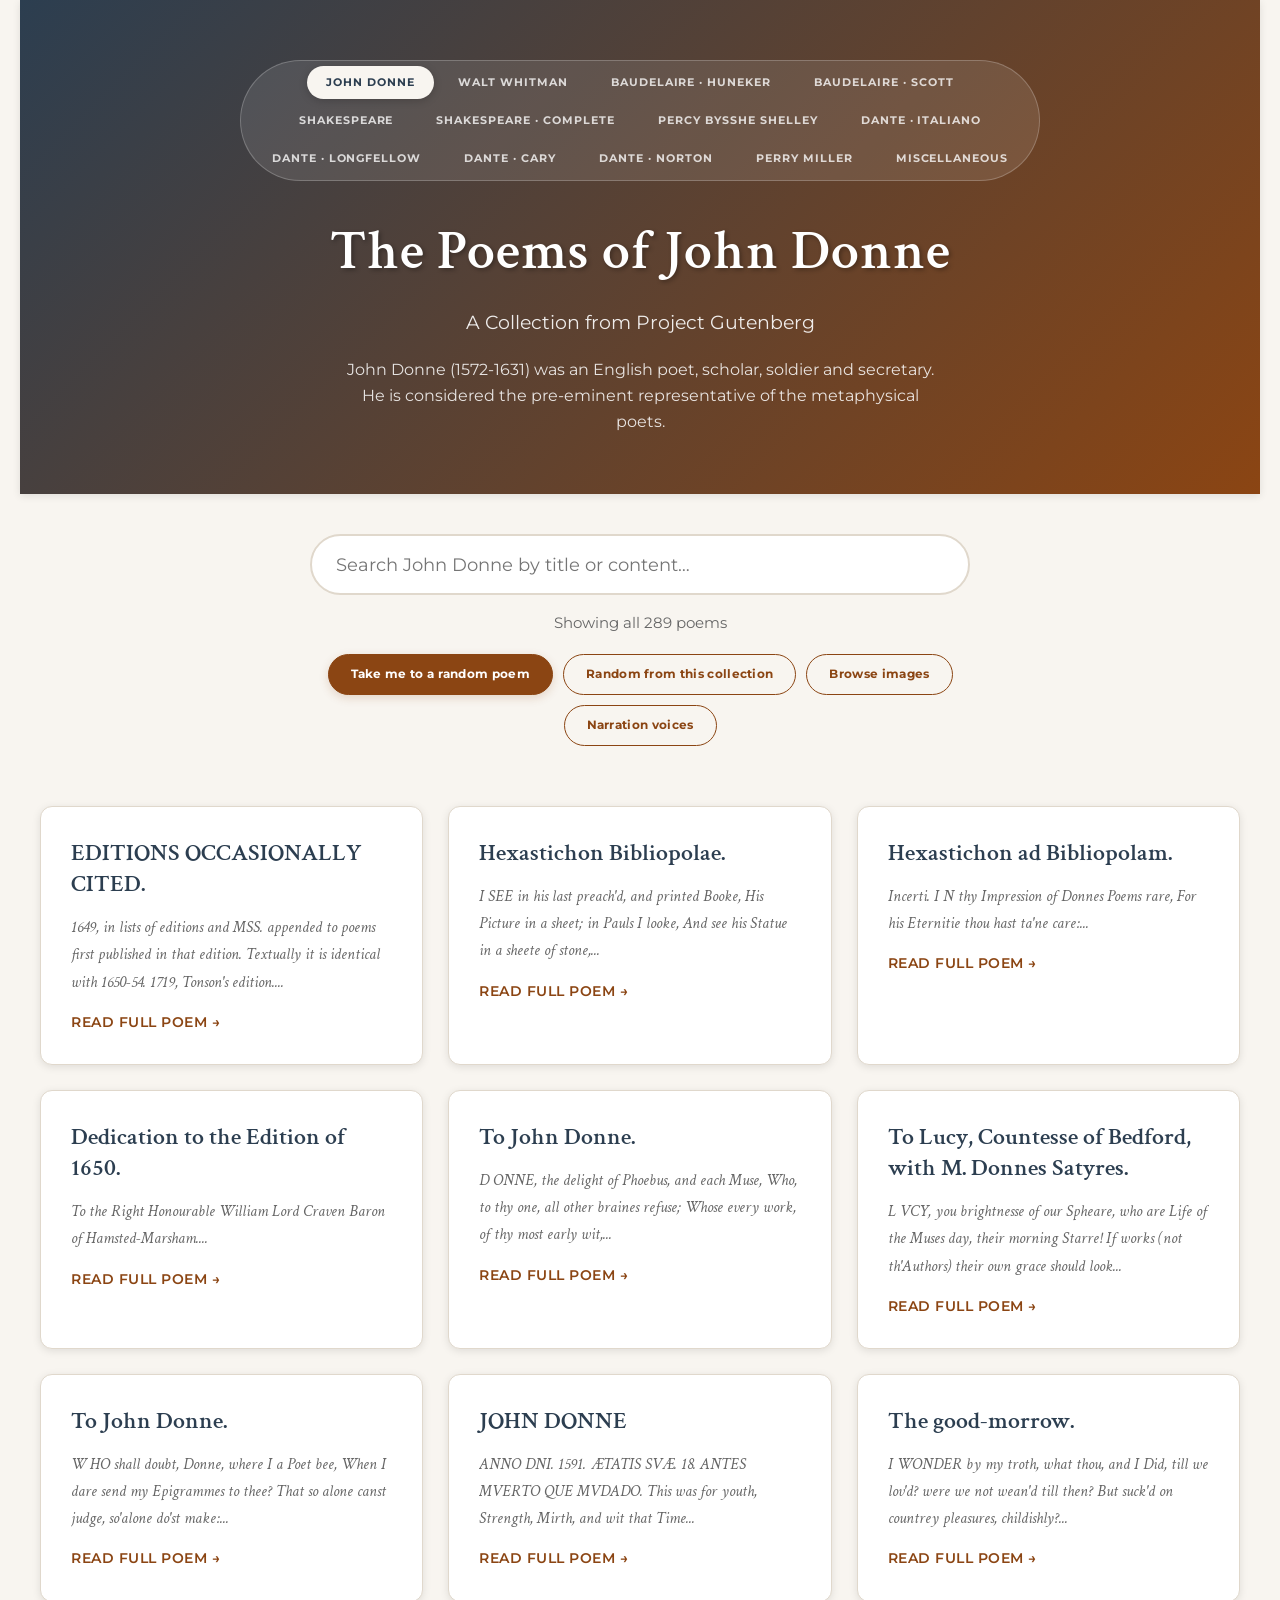
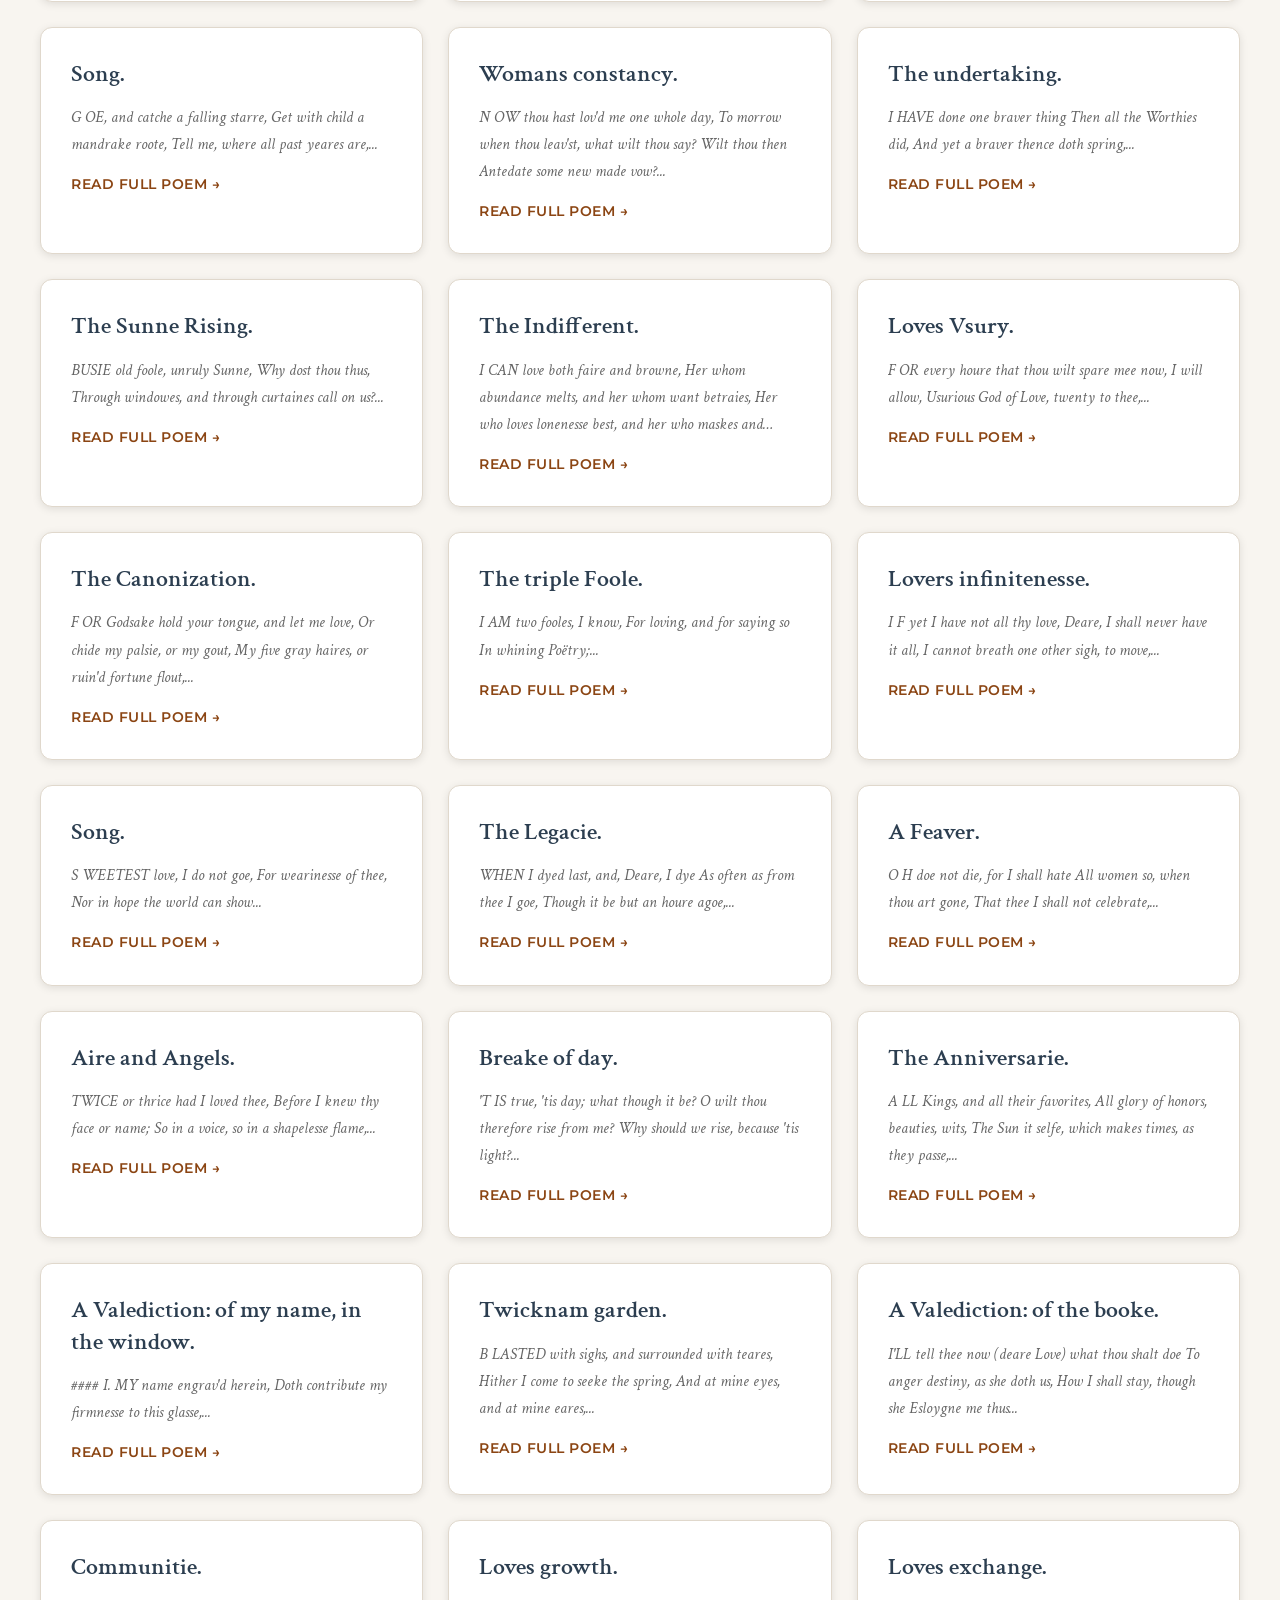
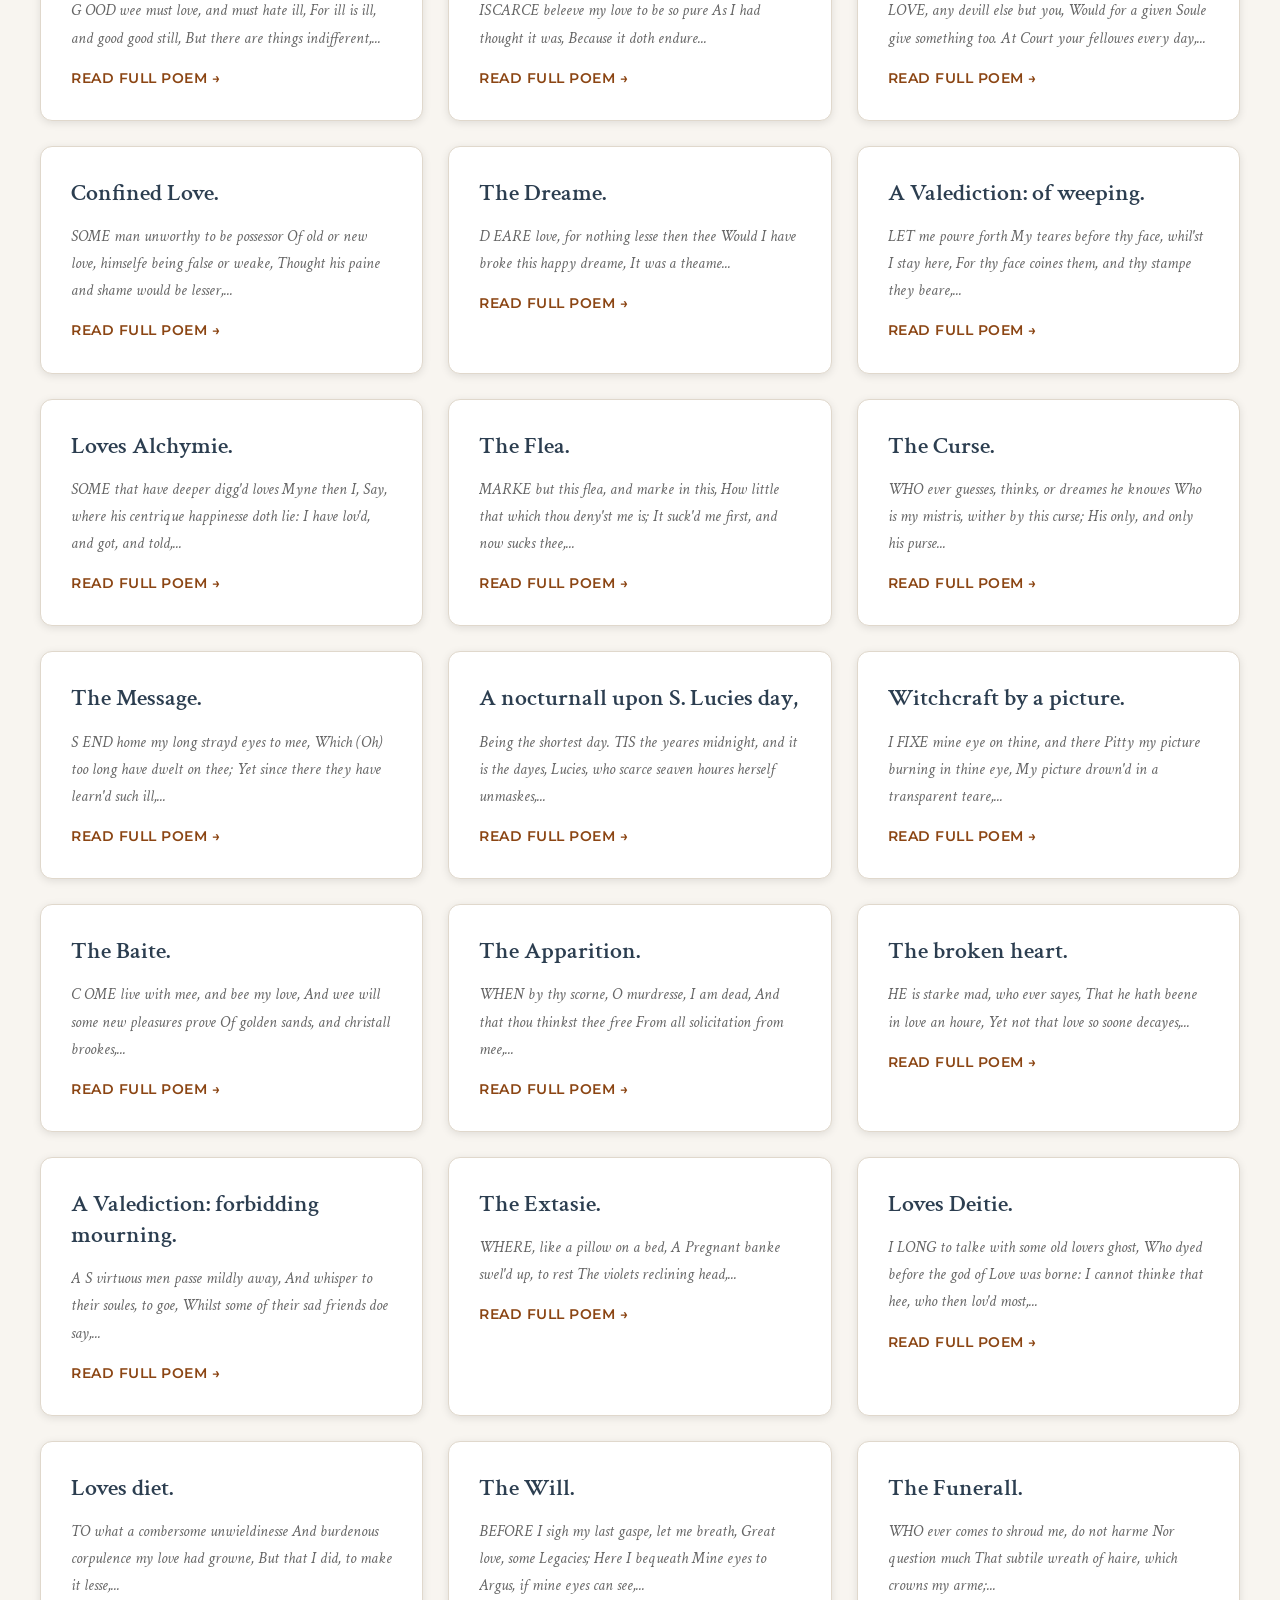
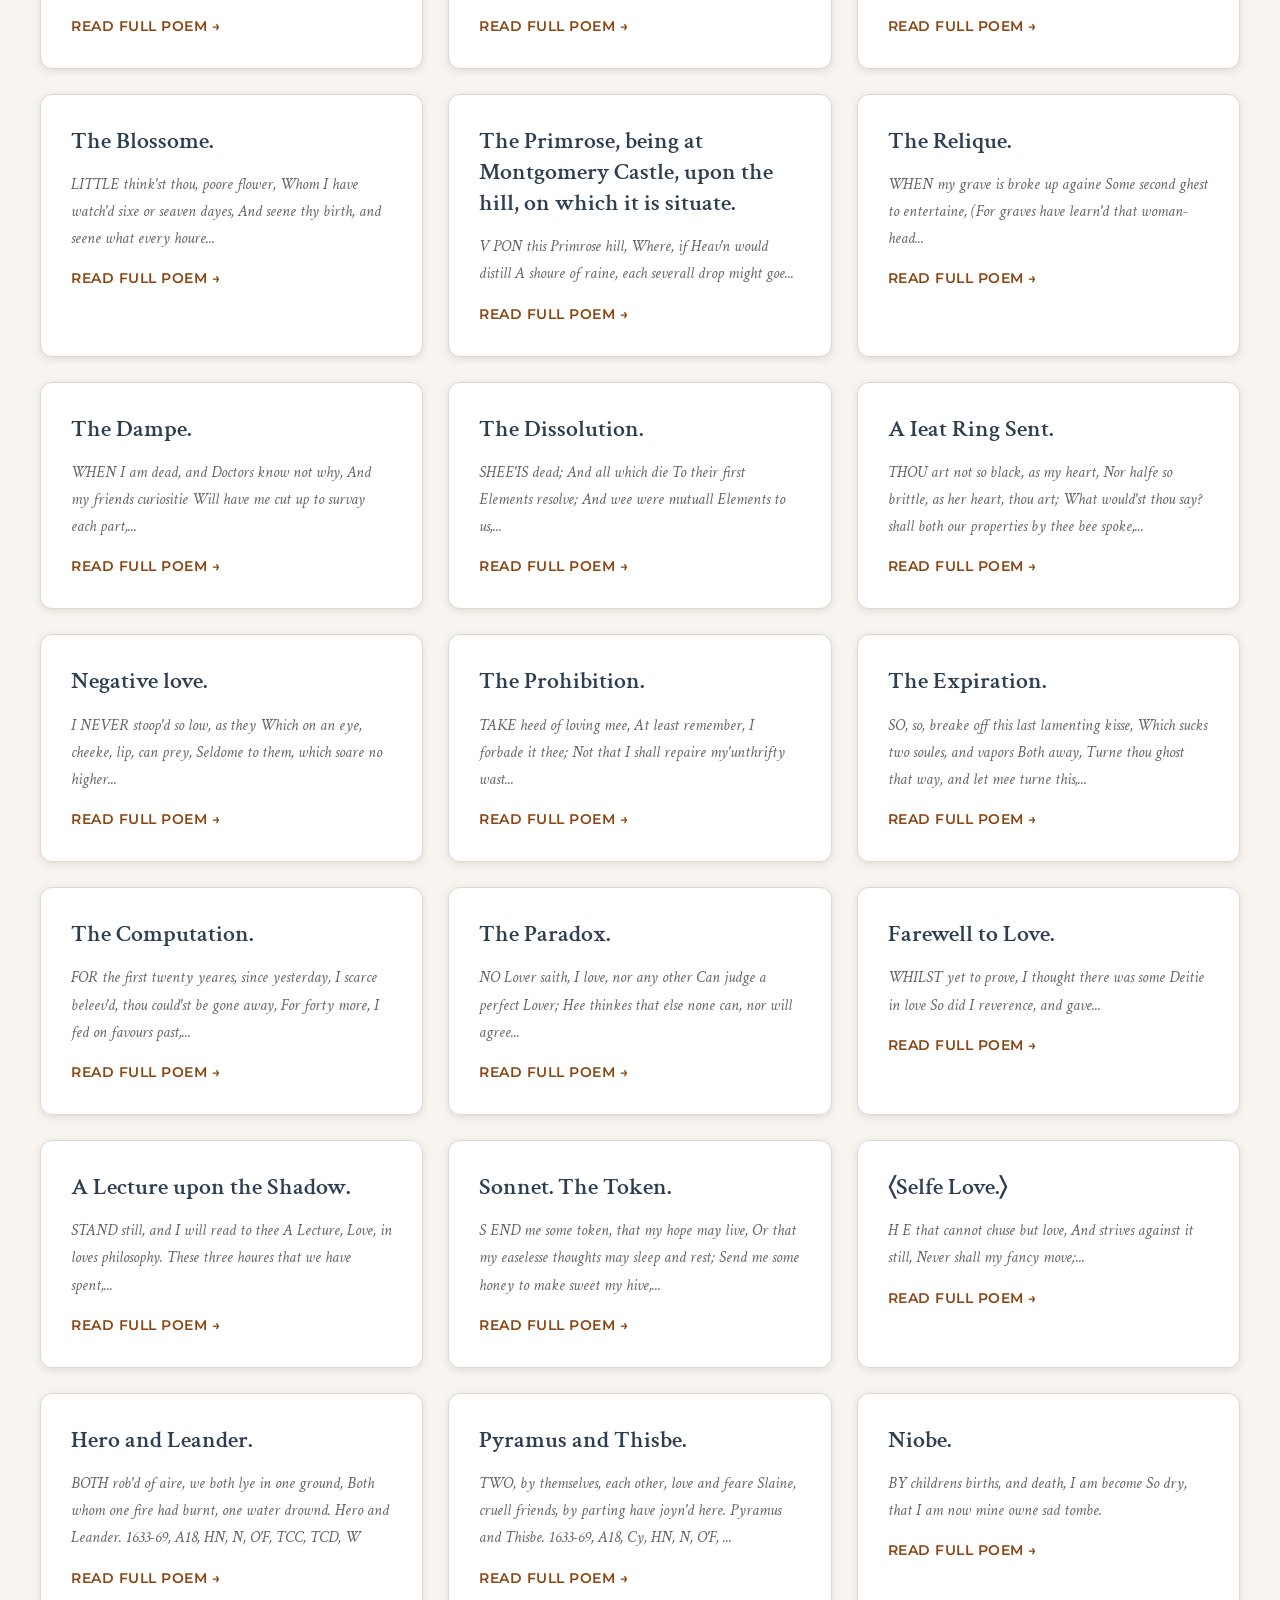
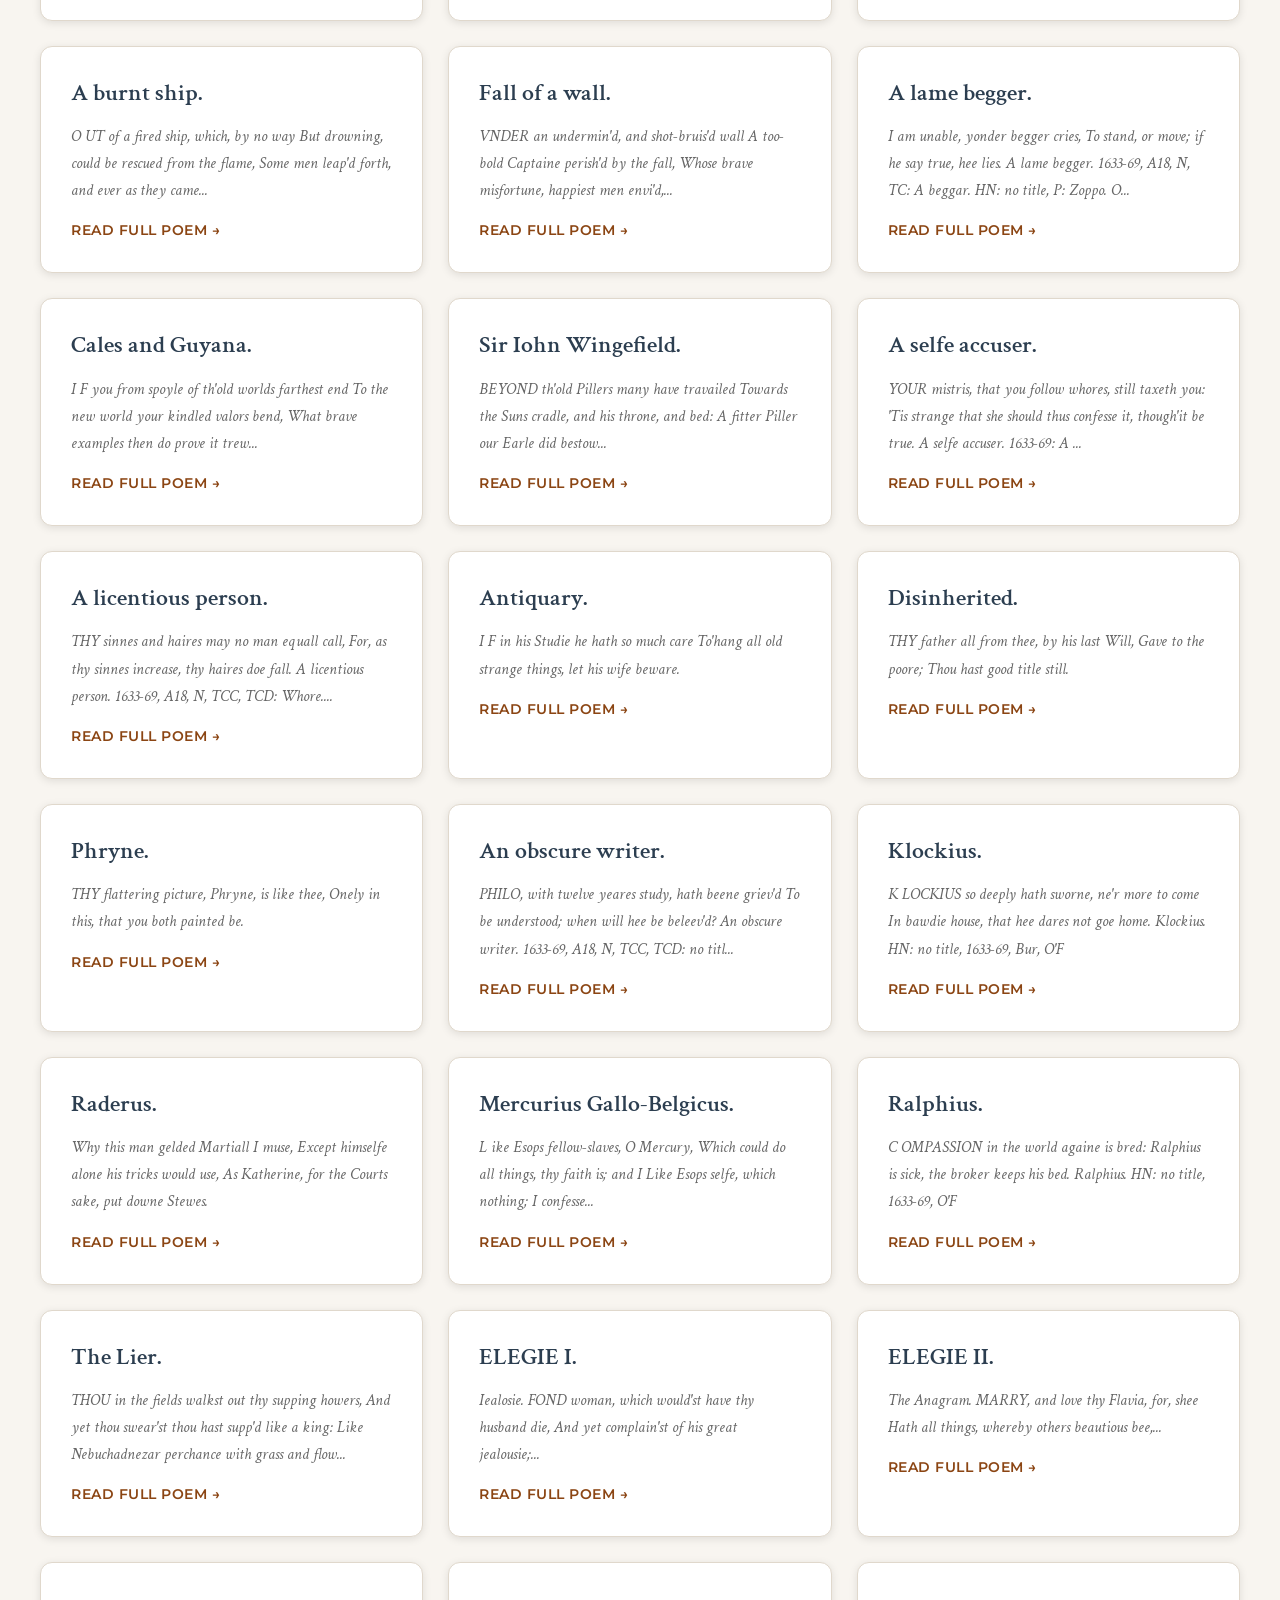
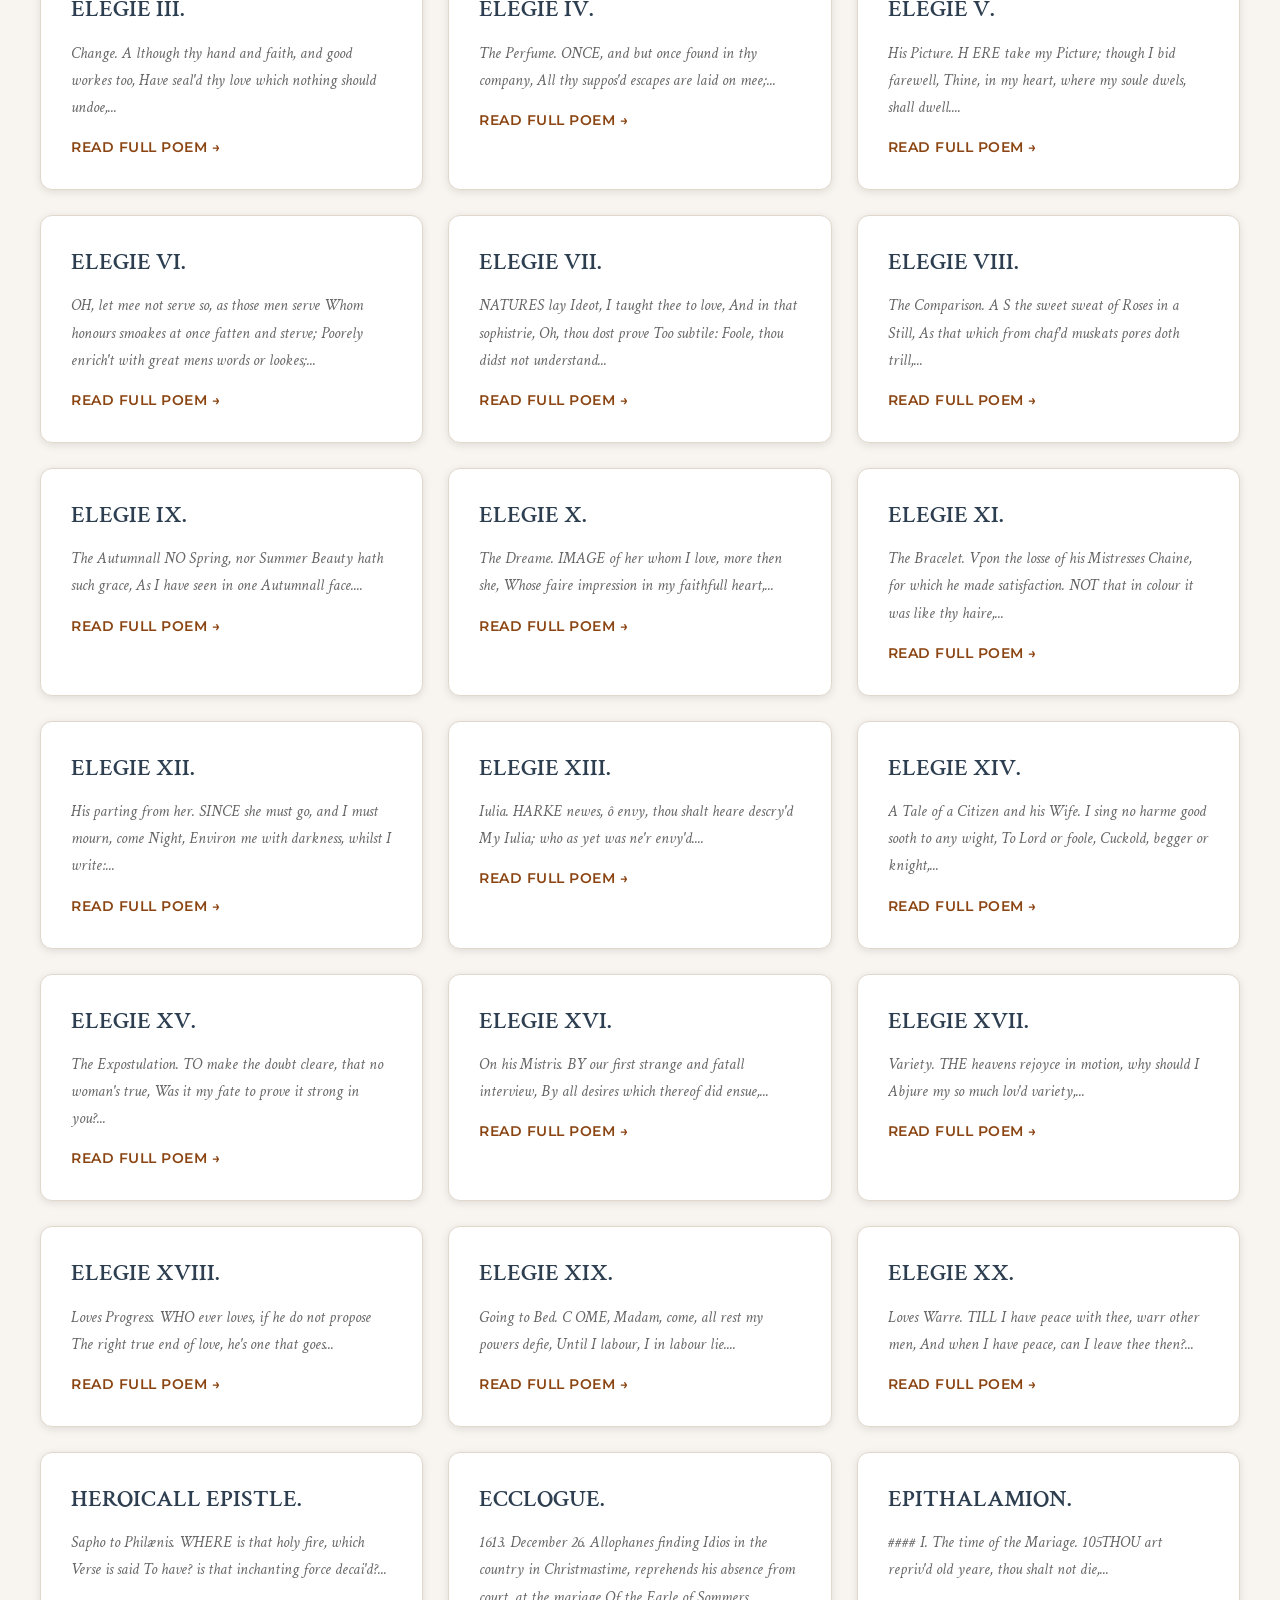
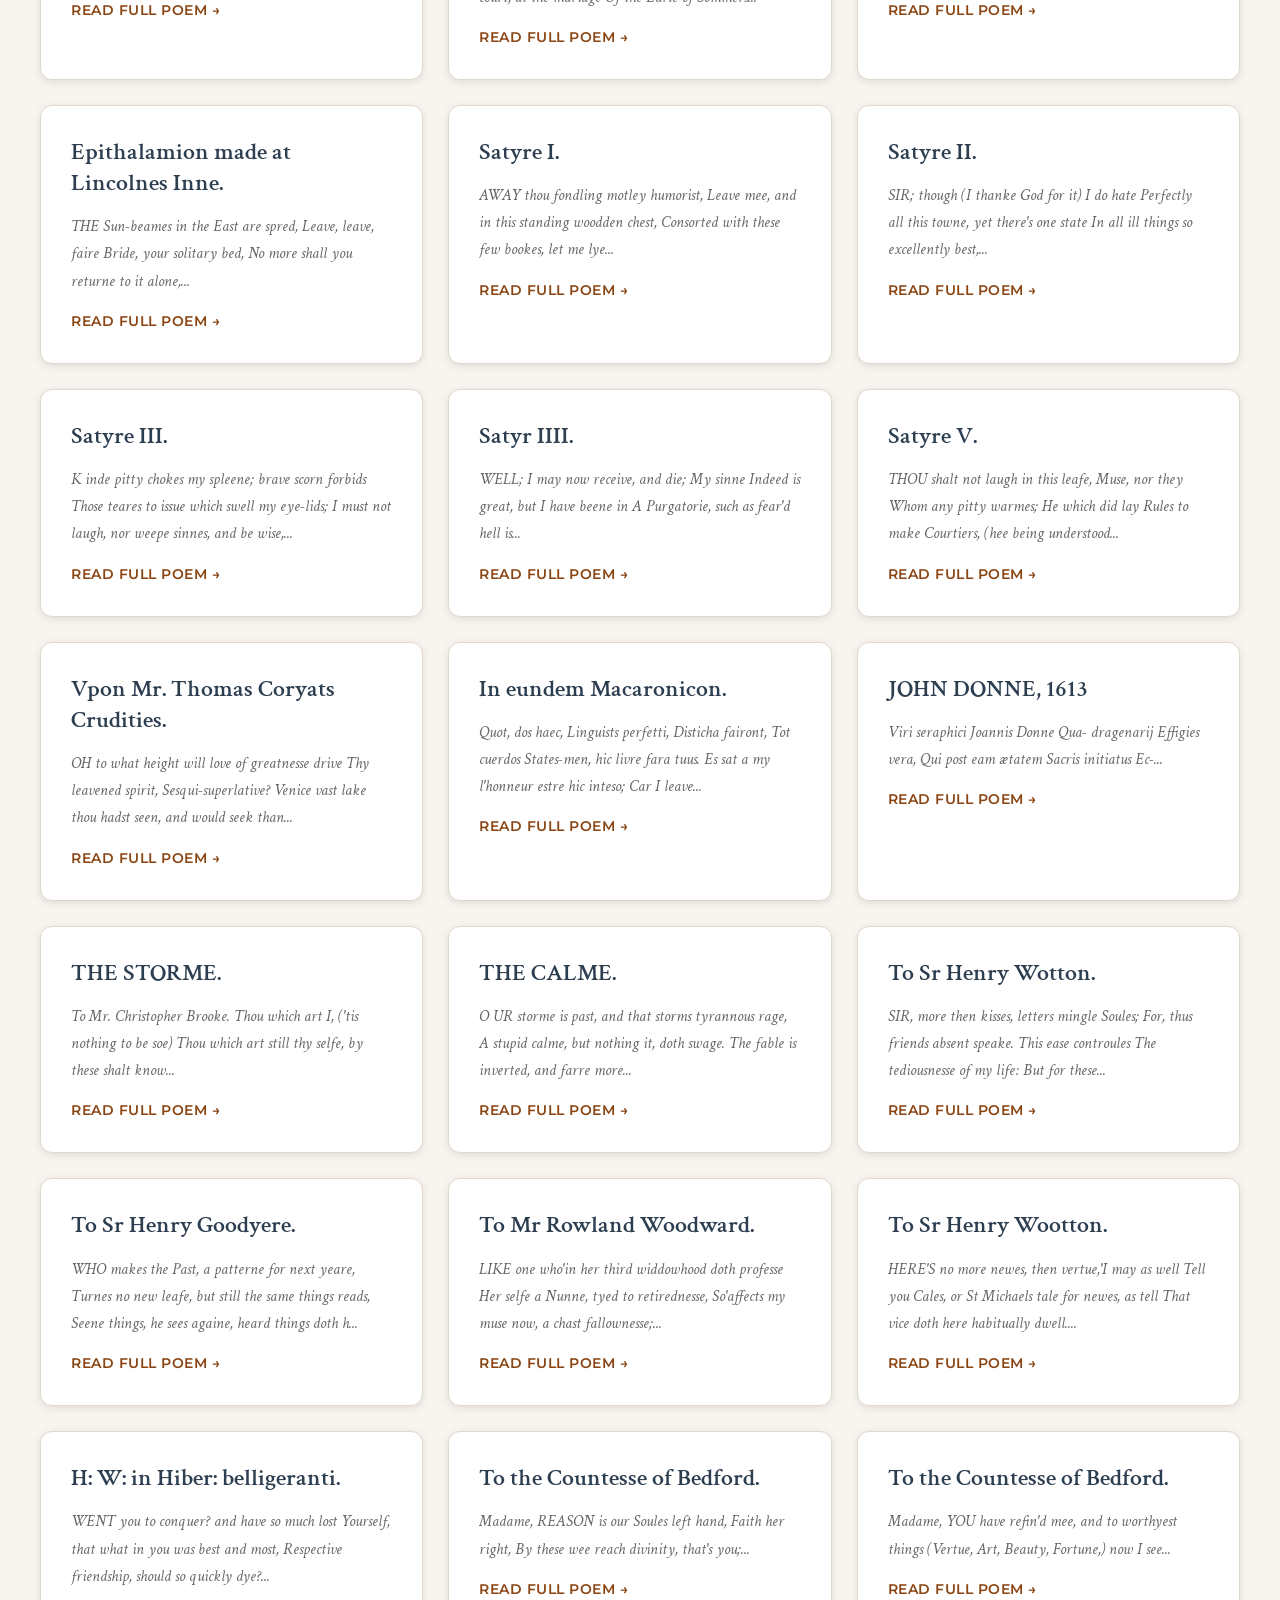
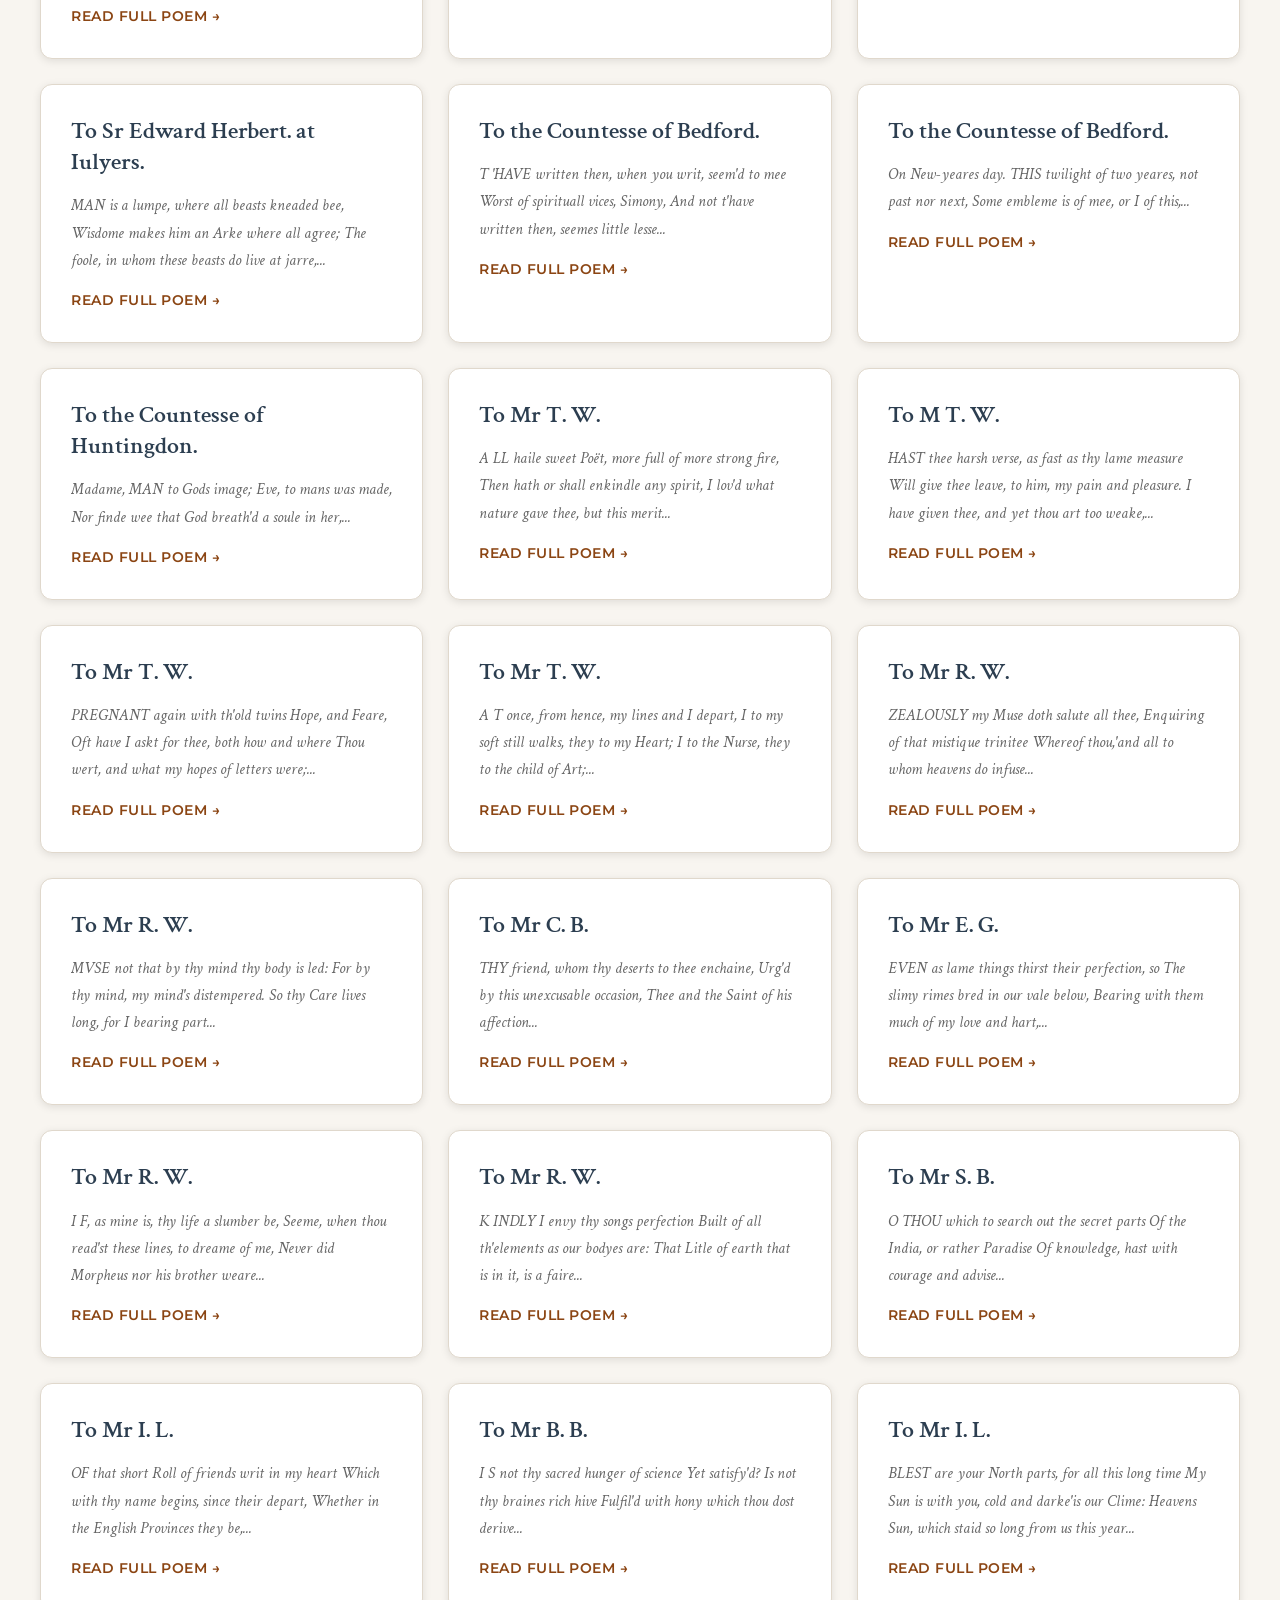
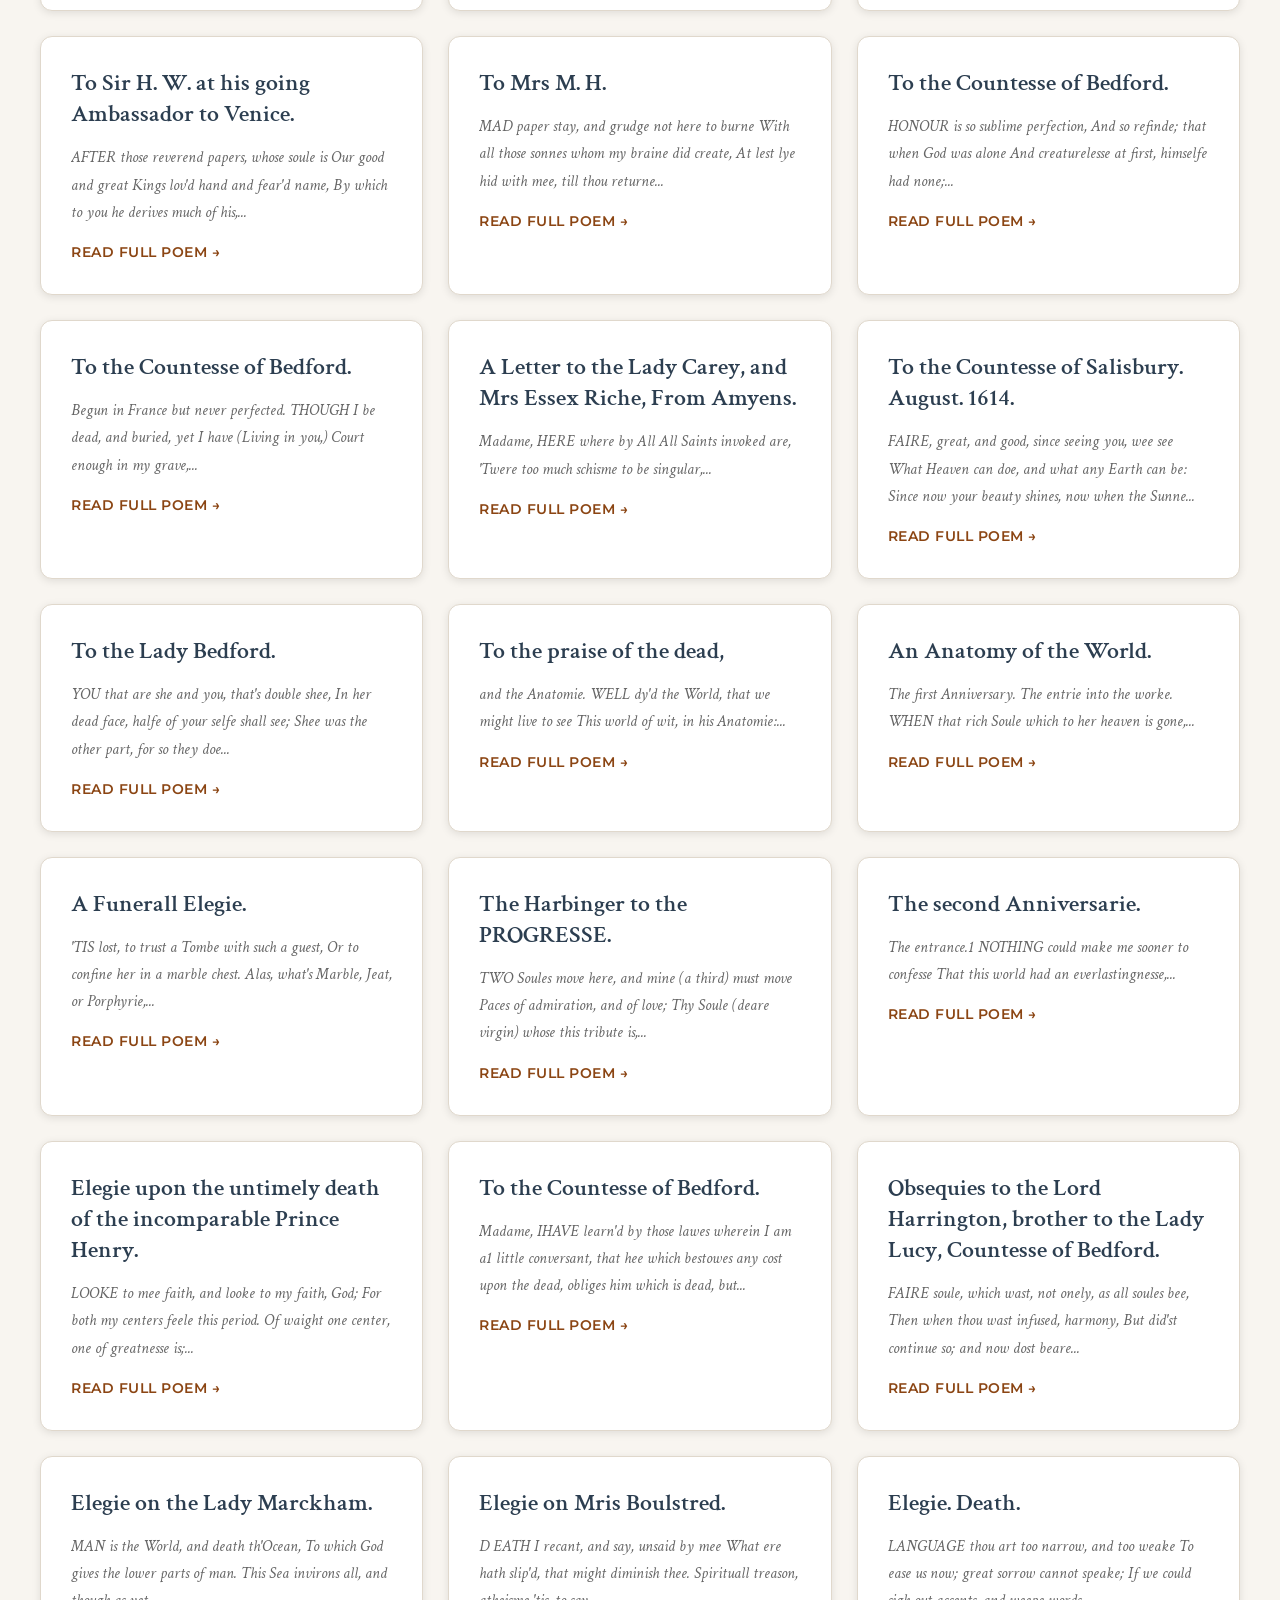
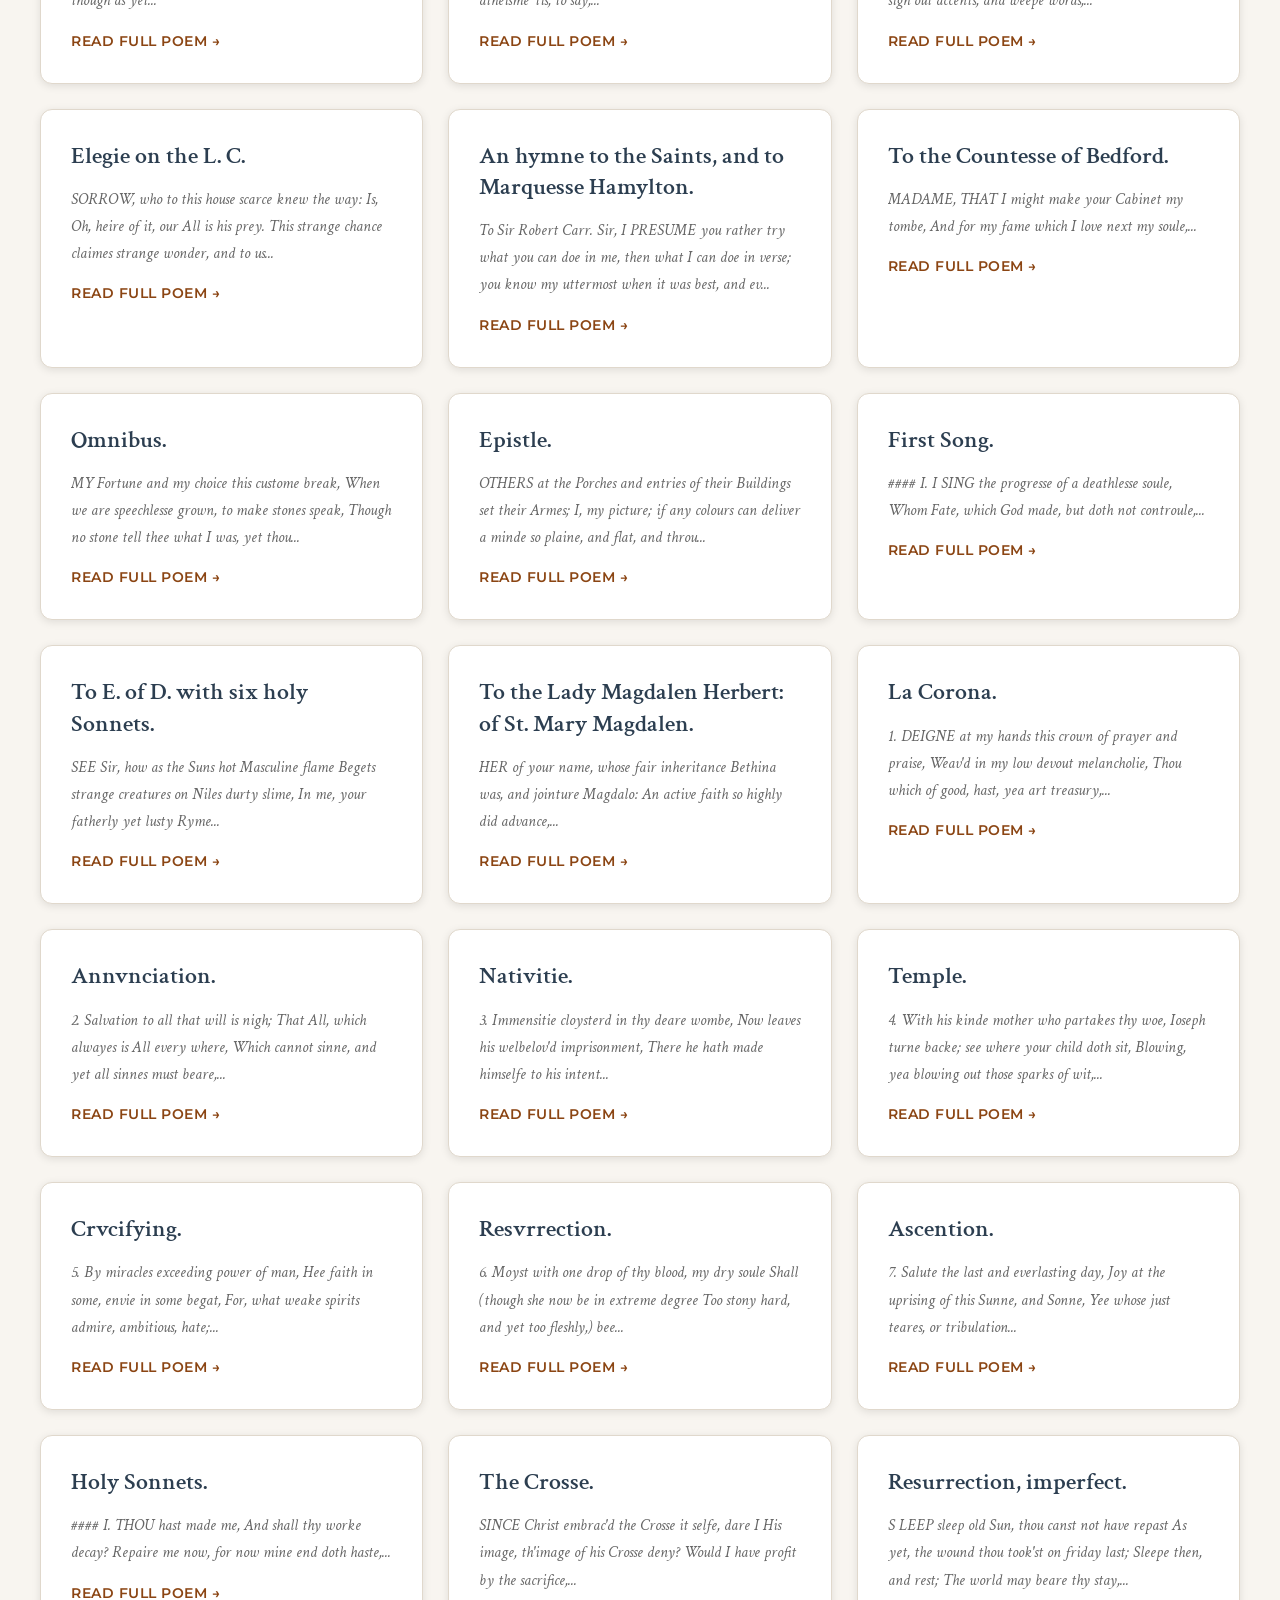
==== index.html @ fa6ae011 "Expand the library and segment long narration" ====
<!DOCTYPE html>
<html lang="en">
<head>
    <meta charset="UTF-8">
    <meta name="viewport" content="width=device-width, initial-scale=1.0">
    <title>The Poems of John Donne</title>
    <link rel="stylesheet" href="styles.css?v=20260817-42">
    <link rel="preconnect" href="https://fonts.googleapis.com">
    <link rel="preconnect" href="https://fonts.gstatic.com" crossorigin>
    <link href="https://fonts.googleapis.com/css2?family=Crimson+Text:ital,wght@0,400;0,600;1,400&family=Montserrat:wght@400;600;700&display=swap" rel="stylesheet">
</head>
<body>
    <div class="container">
        <header class="header">
            <div class="header-content">
                <nav id="bookSwitcher" class="book-switcher" aria-label="Choose a collection"></nav>
                <h1 id="bookTitle" class="title">The Poems of John Donne</h1>
                <p id="bookSubtitle" class="subtitle">A Collection from Project Gutenberg</p>
                <p id="bookDescription" class="description">
                    John Donne (1572-1631) was an English poet, scholar, soldier and secretary.
                    He is considered the pre-eminent representative of the metaphysical poets.
                </p>
            </div>
        </header>

        <div class="search-section">
            <div class="search-container">
                <input 
                    type="text" 
                    id="searchInput" 
                    class="search-input" 
                    placeholder="Search poems by title or content..."
                    autocomplete="off"
                >
                <button id="clearSearch" class="clear-btn" style="display: none;">✕</button>
            </div>
            <div class="search-info">
                <span id="resultCount" class="result-count"></span>
            </div>
            <div class="poem-discovery">
                <div class="random-poem-actions">
                    <button id="globalRandomPoem" class="random-poem" type="button">Take me to a random poem</button>
                    <button id="randomPoem" class="random-poem random-poem--secondary" type="button">Random from this collection</button>
                    <button id="browseImages" class="random-poem random-poem--secondary" type="button">Browse images</button>
                    <a href="/voices" class="random-poem random-poem--secondary random-poem--link">Narration voices</a>
                </div>
                <section id="recentPoemsSection" class="recent-poems" aria-labelledby="recentPoemsTitle" hidden>
                    <h2 id="recentPoemsTitle" class="recent-poems-title">Recently visited</h2>
                    <div id="recentPoemsList" class="recent-poems-list"></div>
                </section>
            </div>
        </div>

        <section id="pastePanel" class="paste-panel" aria-labelledby="pasteTitle" hidden>
            <h2 id="pasteTitle" class="paste-title">Paste a poem</h2>
            <p class="paste-note">Kept in this browser only. It is never uploaded anywhere except your own model, image, and narration servers.</p>
            <form id="pasteForm" class="paste-form">
                <div class="paste-row">
                    <label class="paste-field">
                        <span>Title</span>
                        <input id="pasteTitleInput" type="text" maxlength="200" autocomplete="off" required>
                    </label>
                    <label class="paste-field">
                        <span>Poet <em>(optional)</em></span>
                        <input id="pasteAuthorInput" type="text" maxlength="120" autocomplete="off">
                    </label>
                    <label class="paste-field">
                        <span>Translator <em>(if any)</em></span>
                        <input id="pasteTranslatorInput" type="text" maxlength="120" autocomplete="off">
                    </label>
                </div>
                <label class="paste-field">
                    <span>Poem</span>
                    <textarea id="pasteTextInput" rows="8" required placeholder="Paste the poem here, line breaks and all."></textarea>
                </label>
                <div class="paste-actions">
                    <span id="pasteStatus" class="paste-status" role="status"></span>
                    <div class="paste-buttons">
                        <button id="exportPoems" class="media-download" type="button" hidden>Export all as JSON</button>
                        <button id="cancelEdit" class="media-download" type="button" hidden>Cancel</button>
                        <select id="pasteVoice" class="paste-voice" aria-label="Voice for reading aloud">
                            <option value="feminine">Feminine · mature</option>
                            <option value="masculine">Masculine · smooth</option>
                        </select>
                        <button id="pasteRead" class="paste-read" type="button">Read it aloud</button>
                        <button id="pasteSubmit" class="paste-submit" type="submit">Add to the shelf</button>
                    </div>
                </div>
                <audio id="pasteAudioPlayer" class="paste-audio" controls preload="none" hidden></audio>
            </form>
        </section>

        <main class="main-content">
            <div id="poemsList" class="poems-grid">
                <!-- Poems will be loaded here -->
            </div>
        </main>

        <div id="poemModal" class="modal">
            <div class="modal-content">
                <button class="modal-close" id="closeModal" aria-label="Close poem and chat">&times;</button>
                <div class="modal-tabs" role="tablist" aria-label="Poem view">
                    <button id="readTab" class="modal-tab is-active" type="button" role="tab" aria-selected="true" aria-controls="poemPanel" data-modal-tab="read">Read</button>
                    <button id="visualizeTab" class="modal-tab" type="button" role="tab" aria-selected="false" aria-controls="poemImages" data-modal-tab="visualize">Visualize</button>
                    <button id="discussTab" class="modal-tab" type="button" role="tab" aria-selected="false" aria-controls="chatPanel" data-modal-tab="discuss">Discuss</button>
                </div>
                <p id="modalPoemName" class="modal-poem-name"></p>
                <div class="modal-layout">
                    <section id="poemPanel" class="poem-panel" role="tabpanel" aria-labelledby="readTab modalTitle">
                        <div class="modal-body">
                            <h2 id="modalTitle" class="modal-title"></h2>
                            <section id="poemImages" class="poem-images" aria-labelledby="poemImagesTitle">
                                <div class="poem-images-header">
                                    <div>
                                        <p class="poem-images-eyebrow">Visual companions</p>
                                        <h3 id="poemImagesTitle" class="poem-images-title">Images inspired by the poem</h3>
                                    </div>
                                    <button id="generateImages" class="poem-images-generate" type="button">Generate images</button>
                                </div>
                                <p id="poemImagesStatus" class="poem-images-status" role="status" aria-live="polite"></p>
                                <div id="imageKeySetup" class="image-key-setup" hidden>
                                    <label for="imageApiKey">FLUX server access key</label>
                                    <div class="image-key-row">
                                        <input id="imageApiKey" type="password" autocomplete="off" placeholder="Required by the image server">
                                        <button id="saveImageApiKey" type="button">Save key</button>
                                    </div>
                                    <p>The key stays in this browser and is sent only through the local poetry server.</p>
                                </div>
                                <div class="image-styles">
                                    <div class="image-styles-header">
                                        <p class="image-styles-eyebrow">Visual style</p>
                                        <button id="clearImageStyles" class="image-styles-clear" type="button">Use every style</button>
                                    </div>
                                    <div id="imageStyleOptions" class="image-styles-options" role="group" aria-label="Visual styles"></div>
                                    <p id="imageStylesSummary" class="image-styles-summary"></p>
                                    <label class="image-steer-label" for="imageSteer">Steer the images</label>
                                    <textarea
                                        id="imageSteer"
                                        class="image-steer"
                                        rows="2"
                                        maxlength="200"
                                        autocomplete="off"
                                        placeholder="e.g. at night, seen from a distance, with the sea just visible"
                                    ></textarea>
                                </div>
                                <div id="poemImagesGrid" class="poem-images-grid"></div>
                            </section>
                            <section class="poem-audio" aria-labelledby="poemAudioTitle">
                                <div class="poem-audio-heading">
                                    <div>
                                        <p class="poem-audio-eyebrow">Gemini narration</p>
                                        <h3 id="poemAudioTitle" class="poem-audio-title">Hear the poem aloud</h3>
                                    </div>
                                    <div class="poem-audio-actions">
                                        <label for="poemVoice">Voice</label>
                                        <select id="poemVoice">
                                            <option value="feminine">Feminine · mature</option>
                                            <option value="masculine">Masculine · smooth</option>
                                        </select>
                                        <label id="poemAudioPartLabel" for="poemAudioPart" hidden>Part</label>
                                        <select id="poemAudioPart" hidden></select>
                                        <button id="generateAudio" type="button">Read poem</button>
                                        <button id="playSavedAudio" class="play-saved-audio" type="button" hidden>Play saved reading</button>
                                        <button id="followReading" class="follow-reading-toggle" type="button" aria-pressed="false">Follow text</button>
                                        <a id="downloadAudio" class="media-download" download hidden>Download</a>
                                    </div>
                                </div>
                                <div id="geminiKeySetup" class="image-key-setup" hidden>
                                    <label for="geminiApiKey">Gemini API key</label>
                                    <div class="image-key-row">
                                        <input id="geminiApiKey" type="password" autocomplete="off" placeholder="Required for Gemini TTS">
                                        <button id="saveGeminiApiKey" type="button">Save key</button>
                                    </div>
                                    <p>The key stays in this browser and is sent only through the local poetry server.</p>
                                </div>
                                <p id="poemAudioStatus" class="poem-audio-status">Choose a voice, then generate a reading.</p>
                                <audio id="poemAudioPlayer" controls preload="none" hidden></audio>
                            </section>
                            <div id="modalContent" class="modal-poem-content"></div>
                        </div>
                    </section>

                    <aside id="chatPanel" class="chat-panel" role="tabpanel" aria-labelledby="discussTab chatTitle">
                        <header class="chat-header">
                            <p class="chat-eyebrow">Dedicated poem session</p>
                            <h3 id="chatTitle" class="chat-title">Discuss this poem</h3>
                            <p id="chatContext" class="chat-context">John Donne · Grierson edition · Project Gutenberg</p>
                            <div class="chat-status-row">
                                <span id="chatStatus" class="chat-status" data-state="connecting">Connecting to model…</span>
                                <div class="chat-controls">
                                    <label class="chat-toggle" for="chatBrief" title="Ask for shorter, more direct answers">
                                        <input id="chatBrief" class="chat-toggle-input" type="checkbox">
                                        <span class="chat-toggle-track" aria-hidden="true"></span>
                                        <span class="chat-toggle-text">Be brief</span>
                                    </label>
                                    <label class="chat-toggle" for="chatReadReplies" title="Narrate each reply aloud as it arrives">
                                        <input id="chatReadReplies" class="chat-toggle-input" type="checkbox">
                                        <span class="chat-toggle-track" aria-hidden="true"></span>
                                        <span class="chat-toggle-text">Read replies</span>
                                    </label>
                                    <button id="clearChat" class="chat-clear" type="button">New conversation</button>
                                    <button id="toggleChatHistory" class="chat-clear" type="button" aria-expanded="false" aria-controls="chatHistory">History</button>
                                </div>
                            </div>
                        </header>

                        <section id="chatHistory" class="chat-history" aria-label="Conversation history" hidden>
                            <div class="chat-history-heading">
                                <strong>Conversations about this poem</strong>
                                <span>Continue a thread or branch from any earlier point.</span>
                            </div>
                            <div id="chatHistoryList" class="chat-history-list"></div>
                        </section>

                        <div id="chatMessages" class="chat-messages" aria-live="polite"></div>

                        <div id="chatAttachment" class="chat-attachment" hidden></div>

                        <form id="chatForm" class="chat-form">
                            <label class="visually-hidden" for="chatInput">Ask about this poem</label>
                            <textarea
                                id="chatInput"
                                class="chat-input"
                                rows="2"
                                placeholder="Ask about an image, line, theme, or historical context…"
                            ></textarea>
                            <div class="chat-form-footer">
                                <span class="chat-hint">Enter to send · Shift+Enter for a new line</span>
                                <button id="chatSend" class="chat-send" type="submit">Send</button>
                            </div>
                        </form>
                    </aside>
                </div>
            </div>
        </div>

        <dialog id="imageLibraryDialog" class="image-library-dialog" aria-labelledby="imageLibraryTitle">
            <header class="image-library-header">
                <div>
                    <p class="poem-images-eyebrow">Visual companions</p>
                    <h2 id="imageLibraryTitle">Image library</h2>
                    <p id="imageLibraryStatus" class="image-library-status" role="status" aria-live="polite"></p>
                </div>
                <button id="closeImageLibrary" class="image-library-close" type="button" aria-label="Close image library">&times;</button>
            </header>
            <div class="image-library-toolbar">
                <label><input id="selectAllImages" type="checkbox"> Select all</label>
                <div class="image-library-actions">
                    <button id="clearBrowserImages" class="image-library-secondary" type="button" hidden>Remove browser-held records</button>
                    <button id="deleteSelectedImages" type="button" disabled>Delete selected</button>
                </div>
            </div>
            <div id="imageLibraryGrid" class="image-library-grid"></div>
        </dialog>

        <footer class="footer">
            <p id="bookSourceCredit">
                Source: <a id="bookSourceLink" href="https://www.gutenberg.org/files/48688/48688-h/48688-h.htm" target="_blank" rel="noopener">
                    Project Gutenberg
                </a>
            </p>
            <p id="bookSourceNote" class="footer-note">
                The Poems of John Donne, Edited by Herbert J. C. Grierson (1912)
            </p>
        </footer>
    </div>

    <div id="audioTimeRemaining" class="audio-time-remaining" hidden>
        <span class="audio-time-remaining-label">Time remaining</span>
        <strong id="audioTimeRemainingValue" class="audio-time-remaining-value">--:--</strong>
    </div>

    <script src="app.js?v=20260901-43"></script>
</body>
</html>
---- styles.css ----
:root {
    --primary-color: #2c3e50;
    --secondary-color: #8b4513;
    --accent-color: #d4af37;
    --text-color: #333;
    --text-light: #666;
    --bg-color: #f8f5f0;
    --card-bg: #ffffff;
    --border-color: #e0d8cc;
    --shadow: 0 2px 8px rgba(0, 0, 0, 0.1);
    --shadow-hover: 0 4px 16px rgba(0, 0, 0, 0.15);
    --font-serif: 'Crimson Text', Georgia, serif;
    --font-sans: 'Montserrat', -apple-system, BlinkMacSystemFont, 'Segoe UI', sans-serif;
}

* {
    margin: 0;
    padding: 0;
    box-sizing: border-box;
}

body {
    font-family: var(--font-sans);
    background-color: var(--bg-color);
    color: var(--text-color);
    line-height: 1.6;
    overflow-x: hidden;
}

.container {
    max-width: 1400px;
    margin: 0 auto;
    padding: 0 20px;
}

.audio-time-remaining {
    position: fixed;
    top: max(76px, calc(env(safe-area-inset-top) + 16px));
    right: max(18px, env(safe-area-inset-right));
    z-index: 1100;
    min-width: 142px;
    padding: 10px 14px 11px;
    border: 1px solid rgba(255, 255, 255, 0.18);
    border-radius: 12px;
    background: rgba(33, 42, 50, 0.92);
    color: white;
    box-shadow: 0 8px 26px rgba(0, 0, 0, 0.28);
    backdrop-filter: blur(10px);
    pointer-events: none;
}

.audio-time-remaining[hidden] {
    display: none;
}

.audio-time-remaining-label,
.audio-time-remaining-value {
    display: block;
}

.audio-time-remaining-label {
    margin-bottom: 1px;
    color: rgba(255, 255, 255, 0.72);
    font: 700 0.6rem/1.25 var(--font-sans);
    letter-spacing: 0.08em;
    text-transform: uppercase;
}

.audio-time-remaining-value {
    font: 600 1.35rem/1.2 var(--font-serif);
    font-variant-numeric: tabular-nums;
}

/* Header */
.header {
    background: linear-gradient(135deg, var(--primary-color) 0%, var(--secondary-color) 100%);
    color: white;
    padding: 60px 20px;
    text-align: center;
    margin-bottom: 40px;
    box-shadow: var(--shadow);
}

.header-content {
    max-width: 800px;
    margin: 0 auto;
}

.book-switcher {
    display: flex;
    flex-wrap: wrap;
    justify-content: center;
    gap: 5px;
    width: fit-content;
    max-width: 100%;
    margin: 0 auto 26px;
    padding: 5px;
    border: 1px solid rgba(255, 255, 255, 0.22);
    border-radius: 999px;
    background: rgba(255, 255, 255, 0.1);
}

.book-switcher[hidden] {
    display: none;
}

.book-switch {
    padding: 9px 18px;
    border: 1px solid transparent;
    border-radius: 999px;
    background: transparent;
    color: rgba(255, 255, 255, 0.78);
    font: 700 0.68rem/1.2 var(--font-sans);
    letter-spacing: 0.09em;
    text-transform: uppercase;
    cursor: pointer;
    transition: background-color 0.2s ease, color 0.2s ease, border-color 0.2s ease;
}

.book-switch:hover {
    border-color: rgba(255, 255, 255, 0.28);
    background: rgba(255, 255, 255, 0.14);
    color: white;
}

.book-switch--active,
.book-switch--active:hover {
    border-color: transparent;
    background: var(--bg-color);
    color: var(--primary-color);
    box-shadow: 0 2px 8px rgba(0, 0, 0, 0.18);
}

.book-switch:focus-visible {
    outline: 3px solid rgba(212, 175, 55, 0.48);
    outline-offset: 3px;
}

.title {
    font-family: var(--font-serif);
    font-size: 3.5rem;
    font-weight: 600;
    margin-bottom: 10px;
    letter-spacing: 1px;
    text-shadow: 2px 2px 4px rgba(0, 0, 0, 0.3);
}

.subtitle {
    font-size: 1.2rem;
    opacity: 0.9;
    margin-bottom: 20px;
    font-weight: 400;
}

.description {
    font-size: 1rem;
    opacity: 0.85;
    line-height: 1.6;
    max-width: 600px;
    margin: 0 auto;
}

/* Search Section */
.search-section {
    margin: 40px auto;
    max-width: 700px;
    padding: 0 20px;
}

.search-container {
    position: relative;
    margin-bottom: 15px;
}

.search-input {
    width: 100%;
    padding: 18px 50px 18px 24px;
    font-size: 1.1rem;
    border: 2px solid var(--border-color);
    border-radius: 50px;
    background-color: var(--card-bg);
    transition: all 0.3s ease;
    font-family: var(--font-sans);
}

.search-input:focus {
    outline: none;
    border-color: var(--secondary-color);
    box-shadow: 0 0 0 3px rgba(139, 69, 19, 0.1);
}

.clear-btn {
    position: absolute;
    right: 20px;
    top: 50%;
    transform: translateY(-50%);
    background: none;
    border: none;
    font-size: 1.5rem;
    color: var(--text-light);
    cursor: pointer;
    padding: 5px 10px;
    transition: color 0.2s ease;
}

.clear-btn:hover {
    color: var(--secondary-color);
}

.search-info {
    text-align: center;
}

.result-count {
    color: var(--text-light);
    font-size: 0.95rem;
}

.poem-discovery {
    display: flex;
    flex-direction: column;
    align-items: center;
    gap: 20px;
    margin-top: 18px;
}

.random-poem-actions {
    display: flex;
    flex-wrap: wrap;
    justify-content: center;
    gap: 10px;
}

.random-poem {
    padding: 12px 22px;
    border: 1px solid var(--secondary-color);
    border-radius: 999px;
    background: var(--secondary-color);
    color: white;
    box-shadow: 0 3px 10px rgba(139, 69, 19, 0.18);
    font: 700 0.78rem/1.2 var(--font-sans);
    letter-spacing: 0.025em;
    cursor: pointer;
    transition: transform 0.2s ease, box-shadow 0.2s ease, background-color 0.2s ease;
}

.random-poem:hover {
    background: #71370f;
    box-shadow: 0 5px 14px rgba(139, 69, 19, 0.25);
    transform: translateY(-1px);
}

.random-poem--secondary {
    background: transparent;
    color: var(--secondary-color);
    box-shadow: none;
}

.random-poem--secondary:hover {
    background: rgba(139, 69, 19, 0.07);
    color: #71370f;
    box-shadow: none;
}

.random-poem:disabled {
    cursor: wait;
    opacity: 0.62;
    transform: none;
}

.random-poem:focus-visible,
.recent-poem-link:focus-visible {
    outline: 3px solid rgba(212, 175, 55, 0.48);
    outline-offset: 3px;
}

.recent-poems {
    width: 100%;
    padding-top: 17px;
    border-top: 1px solid var(--border-color);
    text-align: center;
}

.recent-poems[hidden] {
    display: none;
}

.recent-poems-title {
    margin-bottom: 10px;
    color: var(--text-light);
    font: 700 0.66rem/1.3 var(--font-sans);
    letter-spacing: 0.09em;
    text-transform: uppercase;
}

.recent-poems-list {
    display: flex;
    flex-wrap: wrap;
    justify-content: center;
    gap: 8px;
}

.recent-poem-link {
    padding: 7px 11px;
    border: 1px solid var(--border-color);
    border-radius: 8px;
    background: rgba(255, 255, 255, 0.76);
    color: var(--primary-color);
    font: 600 0.76rem/1.3 var(--font-serif);
    cursor: pointer;
    transition: border-color 0.2s ease, color 0.2s ease, background-color 0.2s ease;
}

.recent-poem-link:hover {
    border-color: #baa994;
    background: white;
    color: var(--secondary-color);
}

/* Paste a poem */
.paste-panel {
    margin: 0 20px;
    padding: 30px;
    border: 1px solid var(--border-color);
    border-radius: 12px;
    background: var(--card-bg);
    box-shadow: var(--shadow);
}

.paste-panel[hidden] {
    display: none;
}

.paste-panel[data-mode='edit'] {
    border-color: var(--secondary-color);
    box-shadow: 0 0 0 3px rgba(139, 69, 19, 0.08), var(--shadow);
}

.paste-title {
    color: var(--primary-color);
    font-family: var(--font-serif);
    font-size: 1.5rem;
    font-weight: 600;
    line-height: 1.3;
}

.paste-note {
    margin-top: 3px;
    max-width: 62ch;
    color: var(--text-light);
    font-size: 0.83rem;
}

.paste-form {
    margin-top: 22px;
}

/* auto-fit collapses the pair to one column once the fields cannot hold 240px. */
.paste-row {
    display: grid;
    grid-template-columns: repeat(auto-fit, minmax(240px, 1fr));
    gap: 16px;
}

.paste-field {
    display: block;
    min-width: 0;
}

.paste-row + .paste-field {
    margin-top: 16px;
}

.paste-field > span {
    display: block;
    margin-bottom: 6px;
    color: var(--secondary-color);
    font-family: var(--font-sans);
    font-size: 0.66rem;
    font-weight: 700;
    letter-spacing: 0.09em;
    text-transform: uppercase;
}

.paste-field em {
    color: var(--text-light);
    font-weight: 600;
    letter-spacing: 0.04em;
    text-transform: none;
}

.paste-field input,
.paste-field textarea {
    display: block;
    width: 100%;
    padding: 11px 13px;
    border: 1px solid #c9bbaa;
    border-radius: 8px;
    background: rgba(255, 255, 255, 0.76);
    color: var(--text-color);
    font-family: var(--font-sans);
    font-size: 0.92rem;
    line-height: 1.5;
    transition: border-color 0.2s ease, background-color 0.2s ease, box-shadow 0.2s ease;
}

/* Verse needs room and the serif face while it is being pasted. */
.paste-field textarea {
    min-height: 270px;
    font-family: var(--font-serif);
    font-size: 1.08rem;
    line-height: 1.7;
    resize: vertical;
}

.paste-field textarea::placeholder {
    color: var(--text-light);
    font-style: italic;
}

.paste-field input:hover,
.paste-field textarea:hover {
    border-color: #baa994;
}

.paste-field input:focus,
.paste-field textarea:focus {
    outline: none;
    border-color: var(--secondary-color);
    background: white;
    box-shadow: 0 0 0 3px rgba(139, 69, 19, 0.1);
}

.paste-actions {
    display: flex;
    align-items: center;
    justify-content: space-between;
    gap: 16px;
    margin-top: 18px;
}

.paste-status {
    color: var(--text-light);
    font-family: var(--font-sans);
    font-size: 0.74rem;
}

.paste-status[data-state='done'] {
    color: var(--secondary-color);
}

.paste-status[data-state='error'] {
    color: #8b2f29;
}

.paste-buttons {
    display: flex;
    align-items: center;
    gap: 16px;
}

/* The export shares the quiet download idiom but is a button, not a link. */
.paste-buttons .media-download {
    border: 0;
    background: none;
}

.paste-voice {
    flex: 0 0 auto;
    padding: 9px 10px;
    border: 1px solid #c9bbaa;
    border-radius: 7px;
    background: rgba(255, 255, 255, 0.76);
    color: var(--text-color);
    font-family: var(--font-sans);
    font-size: 0.72rem;
}

.paste-read {
    flex: 0 0 auto;
    padding: 11px 18px;
    border: 1px solid var(--secondary-color);
    border-radius: 999px;
    background: none;
    color: var(--secondary-color);
    font: 700 0.74rem/1.2 var(--font-sans);
    letter-spacing: 0.025em;
    cursor: pointer;
    transition: background-color 0.2s ease, color 0.2s ease;
}

.paste-read:hover:not(:disabled) {
    background: var(--secondary-color);
    color: white;
}

.paste-read:disabled {
    cursor: wait;
    opacity: 0.55;
}

.paste-read:focus-visible,
.paste-voice:focus-visible {
    outline: 3px solid rgba(212, 175, 55, 0.48);
    outline-offset: 3px;
}

.paste-audio {
    width: 100%;
    margin-top: 14px;
}

.paste-audio[hidden] {
    display: none;
}

.paste-submit {
    flex: 0 0 auto;
    padding: 12px 22px;
    border: 1px solid var(--secondary-color);
    border-radius: 999px;
    background: var(--secondary-color);
    color: white;
    box-shadow: 0 3px 10px rgba(139, 69, 19, 0.18);
    font: 700 0.78rem/1.2 var(--font-sans);
    letter-spacing: 0.025em;
    cursor: pointer;
    transition: transform 0.2s ease, box-shadow 0.2s ease, background-color 0.2s ease;
}

.paste-submit:hover:not(:disabled) {
    background: #71370f;
    box-shadow: 0 5px 14px rgba(139, 69, 19, 0.25);
    transform: translateY(-1px);
}

.paste-submit:disabled {
    cursor: wait;
    opacity: 0.55;
}

.paste-submit:focus-visible {
    outline: 3px solid rgba(212, 175, 55, 0.48);
    outline-offset: 3px;
}

/* Poems Grid */
.poems-grid {
    display: grid;
    grid-template-columns: repeat(auto-fill, minmax(320px, 1fr));
    gap: 25px;
    padding: 20px;
    animation: fadeIn 0.5s ease;
}

@keyframes fadeIn {
    from {
        opacity: 0;
        transform: translateY(20px);
    }
    to {
        opacity: 1;
        transform: translateY(0);
    }
}

/* Poem Card */
.poem-card {
    background: var(--card-bg);
    border-radius: 12px;
    padding: 30px;
    box-shadow: var(--shadow);
    transition: all 0.3s ease;
    cursor: pointer;
    border: 1px solid var(--border-color);
    position: relative;
    overflow: hidden;
}

.poem-card::before {
    content: '';
    position: absolute;
    top: 0;
    left: 0;
    width: 4px;
    height: 100%;
    background: linear-gradient(180deg, var(--accent-color), var(--secondary-color));
    transform: scaleY(0);
    transition: transform 0.3s ease;
}

.poem-card:hover {
    transform: translateY(-5px);
    box-shadow: var(--shadow-hover);
}

.poem-card:hover::before {
    transform: scaleY(1);
}

/* The card's actions share the footer line with "Read full poem". */
.poem-card-footer {
    display: flex;
    align-items: baseline;
    justify-content: space-between;
    gap: 16px;
}

.poem-card-tools {
    display: flex;
    align-items: baseline;
    gap: 14px;
    margin-top: 15px;
}

.poem-tool {
    padding: 0;
    border: 0;
    background: none;
    color: var(--text-light);
    font-family: var(--font-sans);
    font-size: 0.68rem;
    font-weight: 600;
    letter-spacing: 0.5px;
    text-transform: uppercase;
    cursor: pointer;
    transition: color 0.2s ease;
}

.poem-tool:hover {
    color: var(--secondary-color);
    text-decoration: underline;
    text-underline-offset: 3px;
}

.poem-tool--remove:hover {
    color: #8b2f29;
}

.poem-tool:focus-visible {
    outline: 3px solid rgba(212, 175, 55, 0.48);
    outline-offset: 2px;
}

.poem-title {
    font-family: var(--font-serif);
    font-size: 1.5rem;
    color: var(--primary-color);
    margin-bottom: 15px;
    font-weight: 600;
    line-height: 1.3;
}

.poem-title:has(+ .poem-byline) {
    margin-bottom: 4px;
}

.poem-byline {
    margin-bottom: 15px;
    color: var(--text-light);
    font-family: var(--font-serif);
    font-size: 0.92rem;
    font-style: italic;
    line-height: 1.4;
}

.poem-preview {
    font-family: var(--font-serif);
    color: var(--text-light);
    font-size: 1rem;
    line-height: 1.7;
    font-style: italic;
    display: -webkit-box;
    -webkit-line-clamp: 3;
    -webkit-box-orient: vertical;
    overflow: hidden;
}

.read-more {
    display: inline-block;
    margin-top: 15px;
    color: var(--secondary-color);
    font-weight: 600;
    font-size: 0.9rem;
    text-transform: uppercase;
    letter-spacing: 0.5px;
    transition: color 0.2s ease;
}

.poem-card:hover .read-more {
    color: var(--accent-color);
}

/* Modal */
.modal {
    display: none;
    position: fixed;
    z-index: 1000;
    left: 0;
    top: 0;
    width: 100%;
    height: 100%;
    background-color: rgba(0, 0, 0, 0.7);
    animation: fadeIn 0.3s ease;
    overflow-y: auto;
}

.modal.show {
    display: flex;
    align-items: center;
    justify-content: center;
    padding: 20px;
}

.modal-content {
    background-color: var(--card-bg);
    border-radius: 16px;
    max-width: 1400px;
    width: 100%;
    height: min(900px, 92vh);
    max-height: 92vh;
    overflow: hidden;
    position: relative;
    display: grid;
    grid-template-rows: auto auto minmax(0, 1fr);
    animation: slideUp 0.3s ease;
    box-shadow: 0 10px 40px rgba(0, 0, 0, 0.3);
}

.modal-tabs {
    display: flex;
    position: relative;
    z-index: 20;
    gap: 6px;
    padding: 10px 64px 10px 12px;
    border-bottom: 1px solid var(--border-color);
    background: #f4f0e9;
    box-shadow: 0 2px 9px rgba(0, 0, 0, 0.06);
}

.modal-tab {
    flex: 0 1 180px;
    min-height: 42px;
    padding: 9px 18px;
    border: 0;
    border-radius: 9px;
    background: transparent;
    color: var(--text-light);
    font: 700 0.75rem/1.2 var(--font-sans);
    letter-spacing: 0.06em;
    text-transform: uppercase;
    cursor: pointer;
}

.modal-tab.is-active {
    background: var(--card-bg);
    color: var(--secondary-color);
    box-shadow: 0 1px 5px rgba(0, 0, 0, 0.12);
}

.modal-tab:focus-visible {
    outline: 3px solid rgba(212, 175, 55, 0.48);
    outline-offset: -1px;
}

/* The poem's own title sits inside the scrolling body and belongs to the Read
   tab alone, so it leaves with a scroll and is absent from the other two tabs.
   This line rides with the tab strip instead and names the poem throughout. */
.modal-poem-name {
    padding: 7px 64px 7px 14px;
    border-bottom: 1px solid var(--border-color);
    background: var(--card-bg);
    color: var(--text-light);
    font: 600 0.72rem/1.3 var(--font-sans);
    letter-spacing: 0.07em;
    text-transform: uppercase;
    overflow: hidden;
    text-overflow: ellipsis;
    white-space: nowrap;
}

.modal-layout {
    display: block;
    height: 100%;
    min-height: 0;
    overflow: hidden;
}

.poem-panel {
    min-width: 0;
    height: 100%;
    overflow-y: auto;
    overscroll-behavior: contain;
}

.modal-content[data-modal-tab='read'] .chat-panel,
.modal-content[data-modal-tab='visualize'] .chat-panel,
.modal-content[data-modal-tab='discuss'] .poem-panel {
    display: none;
}

.modal-content[data-modal-tab='read'] .poem-images {
    display: none;
}

.modal-content[data-modal-tab='visualize'] .modal-title,
.modal-content[data-modal-tab='visualize'] .poem-audio,
.modal-content[data-modal-tab='visualize'] .modal-poem-content {
    display: none;
}

@keyframes slideUp {
    from {
        transform: translateY(50px);
        opacity: 0;
    }
    to {
        transform: translateY(0);
        opacity: 1;
    }
}

.modal-close {
    position: absolute;
    right: 20px;
    top: 20px;
    font-size: 2rem;
    background: none;
    border: none;
    color: var(--text-light);
    cursor: pointer;
    width: 40px;
    height: 40px;
    border-radius: 50%;
    transition: all 0.2s ease;
    display: flex;
    align-items: center;
    justify-content: center;
    z-index: 10;
}

.modal-close:hover {
    background-color: rgba(0, 0, 0, 0.05);
    color: var(--secondary-color);
}

.image-library-dialog {
    width: min(1180px, calc(100vw - 32px));
    height: min(860px, calc(100dvh - 32px));
    padding: 0;
    border: 0;
    border-radius: 16px;
    background: var(--card-bg);
    color: var(--text-color);
    box-shadow: 0 18px 60px rgba(0, 0, 0, 0.38);
}

.image-library-dialog::backdrop {
    background: rgba(0, 0, 0, 0.72);
}

.image-library-header,
.image-library-toolbar {
    display: flex;
    align-items: center;
    justify-content: space-between;
    gap: 20px;
}

.image-library-header {
    padding: 24px 28px 18px;
    border-bottom: 1px solid var(--border-color);
}

.image-library-header h2 {
    margin-top: 2px;
    color: var(--primary-color);
    font: 600 1.8rem/1.15 var(--font-serif);
}

.image-library-status {
    margin-top: 5px;
    color: var(--text-light);
    font: 0.72rem/1.4 var(--font-sans);
}

.image-library-close {
    width: 42px;
    height: 42px;
    border: 0;
    border-radius: 50%;
    background: transparent;
    color: var(--text-light);
    cursor: pointer;
    font-size: 2rem;
}

.image-library-close:hover {
    background: rgba(0, 0, 0, 0.06);
    color: var(--secondary-color);
}

.image-library-toolbar {
    position: sticky;
    top: 0;
    z-index: 2;
    padding: 12px 28px;
    border-bottom: 1px solid var(--border-color);
    background: #f3eee7;
    font: 700 0.72rem/1.2 var(--font-sans);
}

.image-library-toolbar label {
    display: inline-flex;
    align-items: center;
    gap: 8px;
    cursor: pointer;
}

.image-library-toolbar button {
    padding: 9px 13px;
    border: 1px solid #8b2f29;
    border-radius: 8px;
    background: #8b2f29;
    color: white;
    cursor: pointer;
    font: 700 0.7rem/1.2 var(--font-sans);
}

.image-library-toolbar button:disabled {
    cursor: default;
    opacity: 0.45;
}

.image-library-grid {
    display: grid;
    grid-template-columns: repeat(auto-fill, minmax(230px, 1fr));
    gap: 15px;
    padding: 22px 28px 30px;
    overflow-y: auto;
}

.image-library-card {
    position: relative;
    overflow: hidden;
    border: 1px solid var(--border-color);
    border-radius: 10px;
    background: white;
    cursor: pointer;
}

.image-library-card:has(input:checked) {
    border-color: var(--secondary-color);
    box-shadow: 0 0 0 3px rgba(139, 69, 19, 0.18);
}

.image-library-card > input {
    position: absolute;
    z-index: 1;
    top: 10px;
    left: 10px;
    width: 20px;
    height: 20px;
    accent-color: var(--secondary-color);
}

.image-library-card img {
    display: block;
    width: 100%;
    aspect-ratio: 16 / 9;
    object-fit: cover;
    background: #e8e0d5;
}

.image-library-card.is-unavailable img {
    opacity: 0.25;
}

/* A thumbnail that never loaded leaves the img empty, so the card says why
   across the space the picture would have filled. Both selectors have to
   out-specify the `.image-library-card > span` caption rule below, which would
   otherwise lay this span out as a second caption. */
.image-library-card > .image-library-missing {
    display: none;
}

.image-library-card.is-unavailable > .image-library-missing {
    display: grid;
    position: absolute;
    top: 0;
    left: 0;
    right: 0;
    aspect-ratio: 16 / 9;
    place-items: center;
    padding: 0 16px;
    color: var(--text-light);
    font-family: var(--font-sans);
    font-size: 0.75rem;
    letter-spacing: 0.03em;
    text-align: center;
}

.image-library-card > span {
    display: grid;
    gap: 3px;
    padding: 10px 11px 12px;
}

.image-library-card strong,
.image-library-card small {
    overflow: hidden;
    text-overflow: ellipsis;
    white-space: nowrap;
}

/* An anchor rather than a button, so it needs the line box a button gets free. */
.random-poem--link {
    display: inline-flex;
    align-items: center;
    justify-content: center;
    text-decoration: none;
}

.voice-roles {
    padding: 20px 28px 0;
}

.voice-roles-title {
    margin: 0 0 11px;
    color: var(--text-light);
    font: 700 0.72rem/1.2 var(--font-sans);
    letter-spacing: 0.08em;
    text-transform: uppercase;
}

.voice-roles-list {
    display: grid;
    grid-template-columns: repeat(auto-fit, minmax(190px, 1fr));
    gap: 12px;
}

.voice-role {
    display: grid;
    gap: 3px;
    padding: 13px 15px;
    border: 1px solid var(--border-color);
    border-radius: 10px;
    background: var(--card-bg);
}

.voice-role strong {
    font: 600 1.05rem/1.2 var(--font-serif);
    color: var(--primary-color);
}

.voice-role small,
.voice-card-note {
    color: var(--text-light);
    font: 400 0.72rem/1.35 var(--font-sans);
}

.voice-sample-text {
    margin: 0;
    color: var(--text-light);
    font: 400 0.72rem/1.35 var(--font-sans);
    text-transform: none;
    letter-spacing: 0;
}

.voice-sample-text em {
    color: var(--secondary-color);
    font-family: var(--font-serif);
    font-size: 0.92rem;
}

.voice-grid {
    display: grid;
    grid-template-columns: repeat(auto-fill, minmax(230px, 1fr));
    gap: 14px;
    padding: 20px 28px 30px;
}

.voice-card {
    display: grid;
    align-content: start;
    gap: 9px;
    padding: 15px 16px 16px;
    border: 1px solid var(--border-color);
    border-radius: 10px;
    background: var(--card-bg);
}

.voice-card.is-assigned {
    border-color: var(--secondary-color);
    box-shadow: 0 0 0 2px rgba(139, 69, 19, 0.13);
}

.voice-card-heading {
    display: flex;
    align-items: baseline;
    justify-content: space-between;
    gap: 10px;
}

.voice-card-heading strong {
    font: 600 1.1rem/1.2 var(--font-serif);
    color: var(--primary-color);
}

.voice-card-heading small {
    color: var(--secondary-color);
    font: 700 0.62rem/1.2 var(--font-sans);
    letter-spacing: 0.07em;
    text-transform: uppercase;
    white-space: nowrap;
}

.voice-card-note {
    margin: 0;
    min-height: 2.7em;
}

.voice-card-actions {
    display: flex;
    gap: 8px;
}

.voice-play {
    flex: 0 0 auto;
    padding: 8px 15px;
    border: 1px solid #8b2f29;
    border-radius: 8px;
    background: #8b2f29;
    color: white;
    cursor: pointer;
    font: 700 0.68rem/1.2 var(--font-sans);
}

.voice-play:disabled {
    cursor: default;
    opacity: 0.5;
}

.voice-assign {
    flex: 1 1 auto;
    min-width: 0;
    padding: 8px 9px;
    border: 1px solid #baa994;
    border-radius: 8px;
    background: white;
    color: var(--secondary-color);
    cursor: pointer;
    font: 600 0.68rem/1.2 var(--font-sans);
}

/* Pinned so a sample stays playable while the grid is scrolled. */
.voice-player {
    position: sticky;
    bottom: 0;
    z-index: 5;
    width: calc(100% - 56px);
    margin: 0 28px 22px;
}

.image-manager-page {
    min-height: 100vh;
    background: var(--bg-color);
}

.image-manager-header {
    display: flex;
    align-items: center;
    justify-content: space-between;
    gap: 24px;
    padding: 30px max(24px, calc((100vw - 1400px) / 2));
    background: linear-gradient(135deg, var(--primary-color), var(--secondary-color));
    color: white;
}

.image-manager-header .poem-images-eyebrow,
.image-manager-header .image-library-status {
    color: rgba(255, 255, 255, 0.78);
}

.image-manager-header h1 {
    margin-top: 3px;
    font: 600 2.2rem/1.1 var(--font-serif);
}

.image-manager-home {
    padding: 10px 14px;
    border: 1px solid rgba(255, 255, 255, 0.48);
    border-radius: 8px;
    color: white;
    font: 700 0.7rem/1.2 var(--font-sans);
    text-decoration: none;
}

.image-manager-page main {
    max-width: 1400px;
    margin: 0 auto;
    padding: 24px;
}

.image-manager-toolbar {
    top: 0;
    border: 1px solid var(--border-color);
    border-radius: 10px;
}

.image-manager-actions {
    display: flex;
    gap: 9px;
}

.image-library-toolbar .image-manager-refresh,
.image-library-toolbar .image-library-secondary {
    border-color: #baa994;
    background: white;
    color: var(--secondary-color);
}

.image-library-actions {
    display: flex;
    align-items: center;
    gap: 9px;
}

.image-manager-grid {
    padding-right: 0;
    padding-left: 0;
}

.image-library-card strong {
    color: var(--primary-color);
    font: 600 0.92rem/1.25 var(--font-serif);
}

.image-library-card small {
    color: var(--text-light);
    font: 0.62rem/1.3 var(--font-sans);
}

.modal-body {
    padding: 50px 40px;
    max-width: 820px;
    margin: 0 auto;
}

.modal-title {
    font-family: var(--font-serif);
    font-size: 2.2rem;
    color: var(--primary-color);
    margin-bottom: 30px;
    font-weight: 600;
    line-height: 1.3;
    padding-right: 40px;
}

.poem-images {
    margin-bottom: 30px;
    padding: 18px;
    border: 1px solid var(--border-color);
    border-radius: 12px;
    background: #fbf8f3;
}

.poem-images-header {
    display: flex;
    align-items: center;
    justify-content: space-between;
    gap: 18px;
}

.poem-images-eyebrow {
    color: var(--secondary-color);
    font-family: var(--font-sans);
    font-size: 0.66rem;
    font-weight: 700;
    letter-spacing: 0.09em;
    text-transform: uppercase;
}

.poem-images-title {
    margin-top: 2px;
    color: var(--primary-color);
    font-family: var(--font-serif);
    font-size: 1.25rem;
    line-height: 1.25;
}

.poem-images-generate {
    flex: 0 0 auto;
    padding: 8px 13px;
    border: 1px solid var(--secondary-color);
    border-radius: 999px;
    background: white;
    color: var(--secondary-color);
    cursor: pointer;
    font-family: var(--font-sans);
    font-size: 0.72rem;
    font-weight: 700;
}

.poem-images-generate:hover:not(:disabled) {
    background: var(--secondary-color);
    color: white;
}

.poem-images-generate:disabled {
    cursor: wait;
    opacity: 0.5;
}

.image-key-setup {
    margin-top: 15px;
    padding: 12px;
    border: 1px solid #d5b7a3;
    border-radius: 9px;
    background: #fff9f4;
    font-family: var(--font-sans);
}

.image-key-setup[hidden] {
    display: none;
}

.image-key-setup label {
    display: block;
    margin-bottom: 6px;
    color: var(--primary-color);
    font-size: 0.72rem;
    font-weight: 700;
}

.image-key-row {
    display: flex;
    gap: 8px;
}

.image-key-row input {
    min-width: 0;
    flex: 1 1 auto;
    padding: 9px 10px;
    border: 1px solid #c9bbaa;
    border-radius: 7px;
    font-family: var(--font-sans);
}

.image-key-row button {
    padding: 8px 12px;
    border: 0;
    border-radius: 7px;
    background: var(--secondary-color);
    color: white;
    cursor: pointer;
    font-family: var(--font-sans);
    font-weight: 700;
}

.image-key-setup p {
    margin-top: 6px;
    color: var(--text-light);
    font-size: 0.64rem;
}

.image-styles {
    margin-top: 15px;
    padding-top: 13px;
    border-top: 1px solid var(--border-color);
}

.image-styles-header {
    display: flex;
    align-items: baseline;
    justify-content: space-between;
    gap: 14px;
    margin-bottom: 9px;
}

.image-styles-eyebrow {
    color: var(--secondary-color);
    font-family: var(--font-sans);
    font-size: 0.66rem;
    font-weight: 700;
    letter-spacing: 0.09em;
    text-transform: uppercase;
}

.image-styles-clear {
    flex: 0 0 auto;
    padding: 3px 0;
    border: 0;
    background: none;
    color: var(--secondary-color);
    cursor: pointer;
    font-family: var(--font-sans);
    font-size: 0.68rem;
    font-weight: 600;
}

.image-styles-clear[hidden] {
    display: none;
}

.image-styles-clear:hover {
    text-decoration: underline;
}

.image-styles-clear:focus-visible {
    outline: 3px solid rgba(212, 175, 55, 0.48);
    outline-offset: 2px;
}

.image-styles-options {
    display: flex;
    flex-wrap: wrap;
    gap: 6px;
    max-height: 132px;
    overflow-y: auto;
    overscroll-behavior: contain;
    padding: 2px 4px 2px 2px;
}

.image-styles-options::-webkit-scrollbar {
    width: 6px;
}

.image-styles-options::-webkit-scrollbar-track {
    background: transparent;
}

.image-styles-options::-webkit-scrollbar-thumb {
    background: var(--border-color);
    border-radius: 3px;
}

.image-styles-options::-webkit-scrollbar-thumb:hover {
    background: #baa994;
}

.image-style {
    padding: 5px 10px;
    border: 1px solid var(--border-color);
    border-radius: 999px;
    background: rgba(255, 255, 255, 0.76);
    color: var(--text-light);
    cursor: pointer;
    font-family: var(--font-sans);
    font-size: 0.68rem;
    font-weight: 500;
    line-height: 1.3;
    transition: border-color 0.2s ease, color 0.2s ease, background-color 0.2s ease;
}

.image-style:hover {
    border-color: #baa994;
    background: white;
    color: var(--secondary-color);
}

.image-style:focus-visible {
    outline: 3px solid rgba(212, 175, 55, 0.48);
    outline-offset: 2px;
}

/* Selected chips carry weight and a filled border so they read in greyscale. */
.image-style--selected,
.image-style--selected:hover {
    border-color: var(--secondary-color);
    background: var(--secondary-color);
    color: white;
    font-weight: 700;
}

.image-steer-label {
    display: block;
    margin-top: 13px;
    margin-bottom: 6px;
    color: var(--secondary-color);
    font-family: var(--font-sans);
    font-size: 0.66rem;
    font-weight: 700;
    letter-spacing: 0.09em;
    text-transform: uppercase;
}

.image-steer {
    display: block;
    width: 100%;
    /* Wide enough to read a full phrase back, not just the first few words. */
    min-height: 62px;
    padding: 10px 12px;
    border: 1px solid #c9bbaa;
    border-radius: 7px;
    background: rgba(255, 255, 255, 0.76);
    color: var(--text-color);
    font-family: var(--font-sans);
    font-size: 0.8rem;
    line-height: 1.5;
    resize: vertical;
}

.image-steer::placeholder {
    color: var(--text-light);
    font-style: italic;
}

.image-steer:focus {
    outline: none;
    border-color: var(--secondary-color);
    background: white;
    box-shadow: 0 0 0 3px rgba(139, 69, 19, 0.1);
}

.image-styles-summary {
    margin-top: 8px;
    color: var(--text-light);
    font-family: var(--font-sans);
    font-size: 0.64rem;
}

.image-styles-summary:empty {
    display: none;
}

.poem-images-status {
    margin-top: 10px;
    min-height: 1.2em;
    color: var(--text-light);
    font-family: var(--font-sans);
    font-size: 0.72rem;
}

.poem-images-status[data-state='working'] {
    color: var(--secondary-color);
}

.poem-images-status[data-state='error'] {
    padding: 9px 11px;
    border: 1px solid rgba(139, 47, 41, 0.28);
    border-radius: 7px;
    background: rgba(139, 47, 41, 0.07);
    color: #8b2f29;
    font-weight: 600;
}

.poem-images-grid {
    display: grid;
    grid-template-columns: repeat(auto-fit, minmax(210px, 1fr));
    gap: 12px;
    margin-top: 13px;
}

.poem-images-grid:empty {
    display: none;
}

.poem-image-card {
    overflow: hidden;
    border: 1px solid var(--border-color);
    border-radius: 9px;
    background: white;
}

.poem-image-card img,
.poem-image-placeholder {
    display: flex;
    width: 100%;
    aspect-ratio: 16 / 9;
    align-items: center;
    justify-content: center;
    object-fit: cover;
}

.poem-image-placeholder {
    flex-direction: column;
    gap: 9px;
    padding: 18px;
    background: linear-gradient(135deg, #eee7dc, #f8f4ed);
    color: var(--text-light);
    font-family: var(--font-sans);
    font-size: 0.7rem;
    text-align: center;
}

.poem-image-card[data-state='error'] .poem-image-placeholder {
    background: #fff5f3;
    color: #8b2f29;
}

.poem-image-spinner {
    width: 20px;
    height: 20px;
    border: 2px solid rgba(139, 69, 19, 0.18);
    border-top-color: var(--secondary-color);
    border-radius: 50%;
    animation: imageSpin 0.8s linear infinite;
}

.poem-image-card[data-state='error'] .poem-image-spinner {
    display: none;
}

@keyframes imageSpin {
    to { transform: rotate(360deg); }
}

.poem-image-card figcaption {
    padding: 7px 9px;
    color: var(--text-light);
    font-family: var(--font-sans);
    font-size: 0.65rem;
}

.poem-audio {
    margin-bottom: 30px;
    padding: 16px 18px;
    border: 1px solid var(--border-color);
    border-radius: 12px;
    background: #f3eee7;
}

.poem-audio-heading {
    display: flex;
    align-items: center;
    justify-content: space-between;
    gap: 18px;
}

.poem-audio-eyebrow {
    color: var(--secondary-color);
    font-family: var(--font-sans);
    font-size: 0.66rem;
    font-weight: 700;
    letter-spacing: 0.09em;
    text-transform: uppercase;
}

.poem-audio-title {
    margin-top: 2px;
    color: var(--primary-color);
    font-family: var(--font-serif);
    font-size: 1.25rem;
    line-height: 1.25;
}

.poem-audio-actions {
    display: flex;
    align-items: center;
    gap: 8px;
}

.poem-audio-actions label {
    color: var(--text-light);
    font-family: var(--font-sans);
    font-size: 0.68rem;
    font-weight: 700;
}

.poem-audio-actions select,
.poem-audio-actions button {
    padding: 8px 10px;
    border: 1px solid #baa994;
    border-radius: 8px;
    background: white;
    color: var(--text-color);
    font-family: var(--font-sans);
    font-size: 0.72rem;
}

.poem-audio-actions button {
    border-color: var(--secondary-color);
    background: var(--secondary-color);
    color: white;
    cursor: pointer;
    font-weight: 700;
}

.poem-audio-actions button:disabled,
.poem-audio-actions select:disabled {
    cursor: wait;
    opacity: 0.55;
}

.poem-audio-actions .follow-reading-toggle,
.poem-audio-actions .play-saved-audio {
    border-color: #baa994;
    background: white;
    color: var(--secondary-color);
}

.poem-audio-actions .follow-reading-toggle[aria-pressed='true'] {
    border-color: var(--secondary-color);
    background: rgba(139, 69, 19, 0.1);
    box-shadow: inset 0 0 0 1px rgba(139, 69, 19, 0.12);
}

/* Quiet secondary link shared by the narration panel, image captions and chat audio. */
.media-download {
    display: inline-block;
    padding: 3px 1px;
    color: var(--secondary-color);
    cursor: pointer;
    font: 600 0.7rem/1.3 var(--font-sans);
    letter-spacing: 0.025em;
    text-decoration: none;
    white-space: nowrap;
}

.media-download[hidden] {
    display: none;
}

.media-download:hover {
    color: var(--primary-color);
    text-decoration: underline;
    text-underline-offset: 3px;
}

.media-download:focus-visible {
    outline: 3px solid rgba(212, 175, 55, 0.48);
    outline-offset: 2px;
}

/* The caption is a plain block, so the link follows the text inline. */
.poem-image-card figcaption .media-download {
    margin-left: 10px;
    padding: 0;
    font-size: 0.62rem;
}

.poem-audio-status {
    margin-top: 10px;
    color: var(--text-light);
    font-family: var(--font-sans);
    font-size: 0.7rem;
}

.poem-audio-status[data-state='working'] {
    color: var(--secondary-color);
}

.poem-audio-status[data-state='error'] {
    color: #8b2f29;
}

.poem-audio audio {
    display: block;
    width: 100%;
    height: 38px;
    margin-top: 11px;
}

.poem-audio audio[hidden] {
    display: none;
}

.modal-poem-content {
    font-family: var(--font-serif);
    font-size: 1.15rem;
    line-height: 1.9;
    color: var(--text-color);
}

.poem-line {
    position: relative;
    display: grid;
    grid-template-columns: 2.25rem minmax(0, 1fr);
    column-gap: 0.9rem;
    align-items: baseline;
}

.modal-poem-content.is-following-reading .poem-line.is-reading-current::before {
    content: '';
    position: absolute;
    top: -1.65em;
    left: 0.55rem;
    width: 3px;
    height: 5.2em;
    border-radius: 50%;
    background: linear-gradient(
        to bottom,
        transparent 0%,
        rgba(212, 175, 55, 0.48) 22%,
        var(--accent-color) 50%,
        rgba(212, 175, 55, 0.48) 78%,
        transparent 100%
    );
    box-shadow:
        0 0 4px rgba(212, 175, 55, 0.9),
        0 0 9px rgba(139, 69, 19, 0.48);
    animation: readingMarkerGlow 1.4s ease-in-out infinite alternate;
}

@keyframes readingMarkerGlow {
    to {
        opacity: 0.72;
        box-shadow:
            0 0 3px rgba(212, 175, 55, 0.72),
            0 0 6px rgba(139, 69, 19, 0.36);
    }
}

@media (prefers-reduced-motion: reduce) {
    .modal-poem-content.is-following-reading .poem-line.is-reading-current::before {
        animation: none;
    }
}

.poem-line--stanza-start {
    margin-top: 0.55em;
}

.poem-line-number {
    color: var(--text-light);
    font-family: var(--font-sans);
    font-size: 0.68em;
    font-variant-numeric: tabular-nums;
    line-height: inherit;
    text-align: right;
    user-select: none;
}

.poem-line-text {
    min-width: 0;
    white-space: pre-wrap;
    overflow-wrap: break-word;
}

/* Poem chat */
.chat-panel {
    display: flex;
    flex-direction: column;
    min-width: 0;
    min-height: 0;
    height: 100%;
    background: #f4f0e9;
}

.chat-header {
    flex: 0 0 auto;
    padding: 32px 72px 20px 28px;
    background: rgba(255, 255, 255, 0.72);
    border-bottom: 1px solid var(--border-color);
}

.chat-eyebrow {
    color: var(--secondary-color);
    font-size: 0.7rem;
    font-weight: 700;
    letter-spacing: 0.1em;
    text-transform: uppercase;
}

.chat-title {
    margin-top: 3px;
    color: var(--primary-color);
    font-family: var(--font-serif);
    font-size: 1.65rem;
    line-height: 1.2;
}

.chat-context {
    margin-top: 6px;
    color: var(--text-light);
    font-family: var(--font-serif);
    font-size: 0.92rem;
}

.chat-status-row {
    display: flex;
    align-items: center;
    justify-content: space-between;
    gap: 16px;
    margin-top: 14px;
}

.chat-status {
    display: inline-flex;
    align-items: center;
    gap: 7px;
    color: var(--text-light);
    font-size: 0.72rem;
}

.chat-status::before {
    content: '';
    width: 7px;
    height: 7px;
    flex: 0 0 auto;
    border-radius: 50%;
    background: #7b8a75;
    box-shadow: 0 0 0 3px rgba(123, 138, 117, 0.12);
}

.chat-status[data-state='connecting']::before,
.chat-status[data-state='working']::before {
    background: var(--accent-color);
    animation: statusPulse 1.2s ease-in-out infinite;
}

.chat-status[data-state='error']::before {
    background: #a23a32;
    box-shadow: 0 0 0 3px rgba(162, 58, 50, 0.12);
}

@keyframes statusPulse {
    50% { opacity: 0.35; }
}

.chat-controls {
    display: inline-flex;
    flex-wrap: wrap;
    justify-content: flex-end;
    align-items: center;
    gap: 14px;
}

.chat-toggle {
    position: relative;
    display: inline-flex;
    align-items: center;
    gap: 7px;
    color: var(--text-light);
    cursor: pointer;
    font-size: 0.7rem;
    font-weight: 600;
    user-select: none;
}

.chat-toggle-input {
    position: absolute;
    width: 1px;
    height: 1px;
    opacity: 0;
    pointer-events: none;
}

.chat-toggle-track {
    position: relative;
    width: 28px;
    height: 16px;
    flex: 0 0 auto;
    border-radius: 999px;
    background: rgba(120, 120, 120, 0.32);
    transition: background 0.18s ease;
}

.chat-toggle-track::after {
    content: '';
    position: absolute;
    top: 2px;
    left: 2px;
    width: 12px;
    height: 12px;
    border-radius: 50%;
    background: #fff;
    box-shadow: 0 1px 2px rgba(0, 0, 0, 0.28);
    transition: transform 0.18s ease;
}

.chat-toggle-input:checked + .chat-toggle-track {
    background: var(--secondary-color);
}

.chat-toggle-input:checked + .chat-toggle-track::after {
    transform: translateX(12px);
}

.chat-toggle-input:focus-visible + .chat-toggle-track {
    outline: 2px solid var(--secondary-color);
    outline-offset: 2px;
}

.chat-toggle-input:checked ~ .chat-toggle-text {
    color: var(--secondary-color);
}

.chat-clear {
    padding: 3px 0;
    border: 0;
    background: none;
    color: var(--secondary-color);
    cursor: pointer;
    font-family: var(--font-sans);
    font-size: 0.7rem;
    font-weight: 600;
}

.chat-clear:hover {
    text-decoration: underline;
}

.chat-clear:disabled {
    cursor: default;
    opacity: 0.45;
    text-decoration: none;
}

.chat-history {
    flex: 0 0 auto;
    max-height: 230px;
    overflow-y: auto;
    padding: 16px 24px;
    border-bottom: 1px solid var(--border-color);
    background: #fffaf2;
}

.chat-history[hidden] { display: none; }

.chat-history-heading {
    display: flex;
    align-items: baseline;
    justify-content: space-between;
    gap: 16px;
    margin-bottom: 10px;
}

.chat-history-heading strong { color: var(--primary-color); font-size: 0.78rem; }
.chat-history-heading span { color: var(--text-light); font-size: 0.66rem; }

.chat-history-list { display: grid; gap: 7px; }

.chat-history-item {
    display: flex;
    align-items: center;
    justify-content: space-between;
    gap: 12px;
    padding: 9px 10px;
    border: 1px solid var(--border-color);
    border-radius: 8px;
    background: white;
}

.chat-history-item--active { border-color: rgba(139, 69, 19, 0.45); }
.chat-history-item > div:first-child { min-width: 0; }
.chat-history-item strong, .chat-history-item span { display: block; }
.chat-history-item strong { overflow: hidden; color: var(--primary-color); font: 600 0.78rem/1.3 var(--font-serif); text-overflow: ellipsis; white-space: nowrap; }
.chat-history-item span { margin-top: 2px; color: var(--text-light); font-size: 0.6rem; }
.chat-history-item > div:last-child { display: flex; flex: 0 0 auto; gap: 5px; }
.chat-history-item button { padding: 4px 7px; border: 1px solid var(--border-color); border-radius: 6px; background: white; color: var(--secondary-color); cursor: pointer; font: 600 0.62rem/1.2 var(--font-sans); }
.chat-history-item button:hover:not(:disabled) { border-color: var(--secondary-color); }
.chat-history-item button:disabled { color: var(--text-light); cursor: default; opacity: 0.65; }

.chat-messages {
    flex: 1 1 auto;
    min-height: 0;
    overflow-y: auto;
    overscroll-behavior: contain;
    padding: 24px 24px 12px;
}

.chat-message {
    max-width: 90%;
    margin-bottom: 18px;
}

.chat-message--user {
    margin-left: auto;
}

.chat-message-label {
    display: block;
    margin: 0 7px 5px;
    color: var(--text-light);
    font-size: 0.68rem;
    font-weight: 700;
    letter-spacing: 0.04em;
    text-transform: uppercase;
}

.chat-message--user .chat-message-label {
    text-align: right;
}

.chat-message-body {
    padding: 13px 15px;
    border: 1px solid var(--border-color);
    border-radius: 4px 14px 14px 14px;
    background: white;
    color: var(--text-color);
    font-family: var(--font-serif);
    font-size: 1rem;
    line-height: 1.55;
    white-space: pre-wrap;
    overflow-wrap: anywhere;
    box-shadow: 0 1px 3px rgba(0, 0, 0, 0.04);
}

.chat-message--user .chat-message-body {
    border-color: #6f3b23;
    border-radius: 14px 4px 14px 14px;
    background: var(--secondary-color);
    color: white;
}

.chat-message--pending .chat-message-body {
    color: var(--text-light);
    font-style: italic;
}

.chat-message--error .chat-message-body {
    border-color: rgba(162, 58, 50, 0.35);
    background: #fff8f7;
    color: #7c2924;
}

.chat-message-image {
    display: block;
    max-width: 220px;
    height: auto;
    margin: 8px 0 0;
    border: 1px solid var(--border-color);
    border-radius: 10px;
    box-shadow: 0 1px 3px rgba(0, 0, 0, 0.04);
}

/* User messages hug the right edge, so their image does too. */
.chat-message--user .chat-message-image {
    margin-left: auto;
    border-color: #6f3b23;
}

.chat-message-audio {
    display: flex;
    flex-direction: column;
    align-items: flex-start;
    gap: 7px;
    margin: 7px 6px 0;
}

.chat-listen {
    padding: 3px 1px;
    border: 0;
    background: transparent;
    color: var(--secondary-color);
    font: 700 0.72rem/1.3 var(--font-sans);
    letter-spacing: 0.025em;
    cursor: pointer;
}

.chat-listen:hover {
    color: var(--primary-color);
    text-decoration: underline;
    text-underline-offset: 3px;
}

.chat-listen:disabled {
    cursor: wait;
    opacity: 0.6;
    text-decoration: none;
}

.chat-response-player {
    width: min(100%, 320px);
    height: 34px;
}

.chat-response-player[hidden] {
    display: none;
}

.chat-suggestions {
    display: flex;
    flex-wrap: wrap;
    gap: 8px;
    margin: 0 0 18px;
}

.chat-suggestion {
    padding: 8px 11px;
    border: 1px solid #cdbfae;
    border-radius: 999px;
    background: rgba(255, 255, 255, 0.7);
    color: var(--secondary-color);
    cursor: pointer;
    font-family: var(--font-sans);
    font-size: 0.72rem;
    line-height: 1.25;
    transition: background 0.2s ease, border-color 0.2s ease;
}

.chat-suggestion:hover {
    border-color: var(--secondary-color);
    background: white;
}

/* Tray docked to the top of the composer; shares the chat form's surface. */
.chat-attachment {
    display: flex;
    align-items: center;
    gap: 10px;
    flex: 0 0 auto;
    padding: 10px 18px;
    background: rgba(255, 255, 255, 0.82);
    border-top: 1px solid var(--border-color);
}

.chat-attachment[hidden] {
    display: none;
}

/* Drop the divider between tray and form so they read as one panel. */
.chat-attachment:not([hidden]) + .chat-form {
    padding-top: 10px;
    border-top: 0;
}

.chat-attachment-thumb {
    width: 34px;
    height: 34px;
    flex: 0 0 auto;
    border: 1px solid var(--border-color);
    border-radius: 6px;
    background: white;
    object-fit: cover;
}

.chat-attachment-label {
    flex: 1 1 auto;
    min-width: 0;
    color: var(--text-light);
    font-family: var(--font-sans);
    font-size: 0.7rem;
    line-height: 1.35;
    overflow: hidden;
    text-overflow: ellipsis;
    white-space: nowrap;
}

.chat-attachment-drop {
    flex: 0 0 auto;
    padding: 3px 1px;
    border: 0;
    background: none;
    color: var(--secondary-color);
    cursor: pointer;
    font: 600 0.7rem/1.3 var(--font-sans);
    letter-spacing: 0.025em;
    white-space: nowrap;
}

.chat-attachment-drop:hover {
    color: var(--primary-color);
    text-decoration: underline;
    text-underline-offset: 3px;
}

.chat-attachment-drop:focus-visible {
    outline: 3px solid rgba(212, 175, 55, 0.48);
    outline-offset: 2px;
}

.chat-form {
    flex: 0 0 auto;
    padding: 14px 18px 18px;
    background: rgba(255, 255, 255, 0.82);
    border-top: 1px solid var(--border-color);
}

.chat-input {
    display: block;
    width: 100%;
    min-height: 68px;
    max-height: 160px;
    resize: vertical;
    padding: 12px 14px;
    border: 1px solid #c9bba9;
    border-radius: 10px;
    background: white;
    color: var(--text-color);
    font-family: var(--font-sans);
    font-size: 0.88rem;
    line-height: 1.45;
}

.chat-input:focus {
    outline: none;
    border-color: var(--secondary-color);
    box-shadow: 0 0 0 3px rgba(139, 69, 19, 0.1);
}

.chat-input:disabled {
    background: #eee9e1;
}

.chat-form-footer {
    display: flex;
    align-items: center;
    justify-content: space-between;
    gap: 16px;
    margin-top: 9px;
}

.chat-hint {
    color: var(--text-light);
    font-size: 0.64rem;
}

.chat-send {
    min-width: 76px;
    padding: 9px 16px;
    border: 0;
    border-radius: 999px;
    background: var(--secondary-color);
    color: white;
    cursor: pointer;
    font-family: var(--font-sans);
    font-size: 0.8rem;
    font-weight: 700;
    transition: background 0.2s ease, transform 0.2s ease;
}

.chat-send:hover:not(:disabled) {
    background: #6f3510;
    transform: translateY(-1px);
}

.chat-send:disabled {
    cursor: wait;
    opacity: 0.55;
}

.visually-hidden {
    position: absolute;
    width: 1px;
    height: 1px;
    padding: 0;
    margin: -1px;
    overflow: hidden;
    clip: rect(0, 0, 0, 0);
    white-space: nowrap;
    border: 0;
}

/* Footer */
.footer {
    text-align: center;
    padding: 40px 20px;
    margin-top: 60px;
    border-top: 1px solid var(--border-color);
    color: var(--text-light);
    font-size: 0.9rem;
}

.footer a {
    color: var(--secondary-color);
    text-decoration: none;
    font-weight: 600;
    transition: color 0.2s ease;
}

.footer a:hover {
    color: var(--accent-color);
}

.footer-note {
    margin-top: 10px;
    font-size: 0.85rem;
}

/* Empty State */
.empty-state {
    text-align: center;
    padding: 80px 20px;
    color: var(--text-light);
    grid-column: 1 / -1;
}

.empty-state-icon {
    font-size: 4rem;
    margin-bottom: 20px;
    opacity: 0.5;
}

.empty-state-text {
    font-size: 1.2rem;
}

/* Responsive Design */
@media (max-width: 768px) {
    .title {
        font-size: 2.5rem;
    }

    .poems-grid {
        grid-template-columns: 1fr;
        padding: 10px;
        gap: 20px;
    }

    .poem-card {
        padding: 25px;
    }

    .paste-panel {
        margin: 0 10px;
        padding: 24px 20px;
    }

    .paste-field textarea {
        min-height: 230px;
    }

    .modal-body {
        padding: 40px 25px;
    }

    .modal-title {
        font-size: clamp(1.25rem, 4.5vw, 1.55rem);
        line-height: 1.2;
        margin-bottom: 22px;
    }

    .modal-poem-content {
        font-size: 1.05rem;
    }

    .poem-line {
        grid-template-columns: 1.75rem minmax(0, 1fr);
        column-gap: 0.65rem;
    }

    .modal.show {
        padding: 0;
        align-items: stretch;
        justify-content: stretch;
        top: var(--mobile-modal-top, 0px);
        height: 100vh;
        height: var(--mobile-modal-height, 100dvh);
        overflow: hidden;
    }

    .modal-content {
        width: 100vw;
        height: 100%;
        max-height: none;
        min-height: 0;
        grid-template-rows: minmax(0, 1fr) auto auto;
        border-radius: 0;
        animation: none;
    }

    /* The tab strip is at the foot of the screen here, so the name sits just
       above it rather than under it as on a wide screen. */
    .modal-poem-name {
        grid-row: 2;
        padding: 6px 14px;
        border-top: 1px solid var(--border-color);
        border-bottom: 0;
    }

    .modal-tabs {
        position: relative;
        grid-row: 3;
        flex: 0 0 auto;
        align-self: end;
        z-index: 20;
        gap: 4px;
        min-height: calc(58px + env(safe-area-inset-bottom));
        padding: 8px 8px calc(8px + env(safe-area-inset-bottom));
        border-top: 1px solid var(--border-color);
        background: #f4f0e9;
        box-shadow: 0 -2px 9px rgba(0, 0, 0, 0.08);
    }

    .modal-tab {
        flex: 1 1 0;
        min-height: 42px;
        padding: 9px 14px;
        border: 0;
        border-radius: 9px;
        background: transparent;
        color: var(--text-light);
        font: 700 0.75rem/1.2 var(--font-sans);
        letter-spacing: 0.06em;
        text-transform: uppercase;
        cursor: pointer;
    }

    .modal-tab.is-active {
        background: var(--card-bg);
        color: var(--secondary-color);
        box-shadow: 0 1px 5px rgba(0, 0, 0, 0.12);
    }

    .modal-tab:focus-visible {
        outline: 3px solid rgba(212, 175, 55, 0.48);
        outline-offset: -1px;
    }

    .modal-close {
        position: absolute;
        top: max(9px, env(safe-area-inset-top));
        right: max(10px, env(safe-area-inset-right));
        z-index: 30;
    }

    .modal-layout {
        display: block;
        grid-row: 1;
        height: auto;
        min-height: 0;
        overflow: hidden;
    }

    .poem-panel,
    .chat-panel {
        height: 100%;
        overscroll-behavior: contain;
    }

    .chat-panel {
        min-height: 0;
        border-top: 0;
        border-left: 0;
    }

    .chat-header {
        padding: max(12px, env(safe-area-inset-top)) 54px 10px 14px;
    }

    .chat-eyebrow,
    .chat-context {
        display: none;
    }

    .chat-title {
        margin-top: 0;
        font-size: 1.3rem;
    }

    .chat-status-row {
        align-items: center;
        flex-wrap: wrap;
        gap: 10px;
        margin-top: 7px;
    }

    .chat-controls {
        gap: 8px;
    }

    .chat-toggle {
        gap: 5px;
        font-size: 0.65rem;
    }

    .chat-messages {
        padding: 14px 16px 6px;
    }

    .chat-form {
        display: grid;
        grid-template-columns: minmax(0, 1fr) auto;
        align-items: end;
        gap: 8px;
        padding: 8px 10px 9px;
    }

    .chat-input {
        min-height: 44px;
        max-height: 96px;
        resize: none;
        padding: 10px 12px;
    }

    .chat-form-footer {
        margin-top: 0;
    }

    .chat-hint {
        display: none;
    }

    .chat-send {
        min-width: 64px;
        min-height: 44px;
        padding: 8px 13px;
    }
}

@media (max-width: 480px) {
    .audio-time-remaining {
        top: max(66px, calc(env(safe-area-inset-top) + 12px));
        right: max(10px, env(safe-area-inset-right));
        min-width: 126px;
        padding: 8px 12px 9px;
    }

    .header {
        padding: 40px 15px;
    }

    .book-switcher {
        gap: 4px;
        margin-bottom: 20px;
        padding: 4px;
        border-radius: 18px;
    }

    .book-switch {
        padding: 8px 13px;
        font-size: 0.62rem;
        letter-spacing: 0.07em;
    }

    .title {
        font-size: 2rem;
    }

    .subtitle {
        font-size: 1rem;
    }

    .description {
        font-size: 0.9rem;
    }

    .search-input {
        font-size: 1rem;
        padding: 15px 45px 15px 20px;
    }

    .random-poem-actions,
    .random-poem {
        width: 100%;
    }

    .image-library-dialog {
        width: 100vw;
        max-width: none;
        height: 100dvh;
        max-height: none;
        border-radius: 0;
    }

    .image-library-header {
        padding: 18px 16px 14px;
    }

    .image-library-toolbar {
        padding: 10px 16px;
    }

    .image-library-grid {
        grid-template-columns: 1fr;
        padding: 16px;
    }

    .image-manager-header {
        align-items: flex-start;
        flex-direction: column;
        padding: 22px 16px;
    }

    .image-manager-page main {
        padding: 16px;
    }

    .poem-card {
        padding: 20px;
    }

    .poem-title {
        font-size: 1.15rem;
        line-height: 1.25;
    }

    .paste-panel {
        padding: 20px 16px;
    }

    .paste-title {
        font-size: 1.3rem;
    }

    .paste-row {
        grid-template-columns: 1fr;
        gap: 14px;
    }

    .paste-field textarea {
        min-height: 200px;
        font-size: 1rem;
    }

    .paste-actions {
        align-items: stretch;
        flex-direction: column-reverse;
        gap: 10px;
    }

    /* The row has to stack too, or the full-width submit below claims a whole
       line inside it and pushes the voice select and Read it aloud off-screen. */
    .paste-buttons {
        align-items: stretch;
        flex-direction: column;
        gap: 10px;
    }

    .paste-submit {
        width: 100%;
    }

    .modal-body {
        padding: 36px 18px;
    }

    .poem-images-header {
        align-items: flex-start;
        flex-direction: column;
    }

    .poem-images-generate {
        width: 100%;
    }

    .poem-images-grid {
        grid-template-columns: 1fr;
    }

    .image-styles-options {
        max-height: 118px;
        gap: 5px;
    }

    .image-style {
        padding: 5px 9px;
        font-size: 0.65rem;
    }

    .poem-audio-heading,
    .poem-audio-actions {
        align-items: stretch;
        flex-direction: column;
    }

    .poem-audio-actions {
        margin-top: 6px;
    }

    .poem-audio-actions label {
        display: none;
    }

    .chat-hint {
        display: none;
    }

    .chat-attachment {
        gap: 8px;
        padding: 9px 18px;
    }

    .chat-message-image {
        max-width: 170px;
    }
}

/* Scrollbar Styling */
::-webkit-scrollbar {
    width: 10px;
}

::-webkit-scrollbar-track {
    background: var(--bg-color);
}

::-webkit-scrollbar-thumb {
    background: var(--border-color);
    border-radius: 5px;
}

::-webkit-scrollbar-thumb:hover {
    background: var(--secondary-color);
}
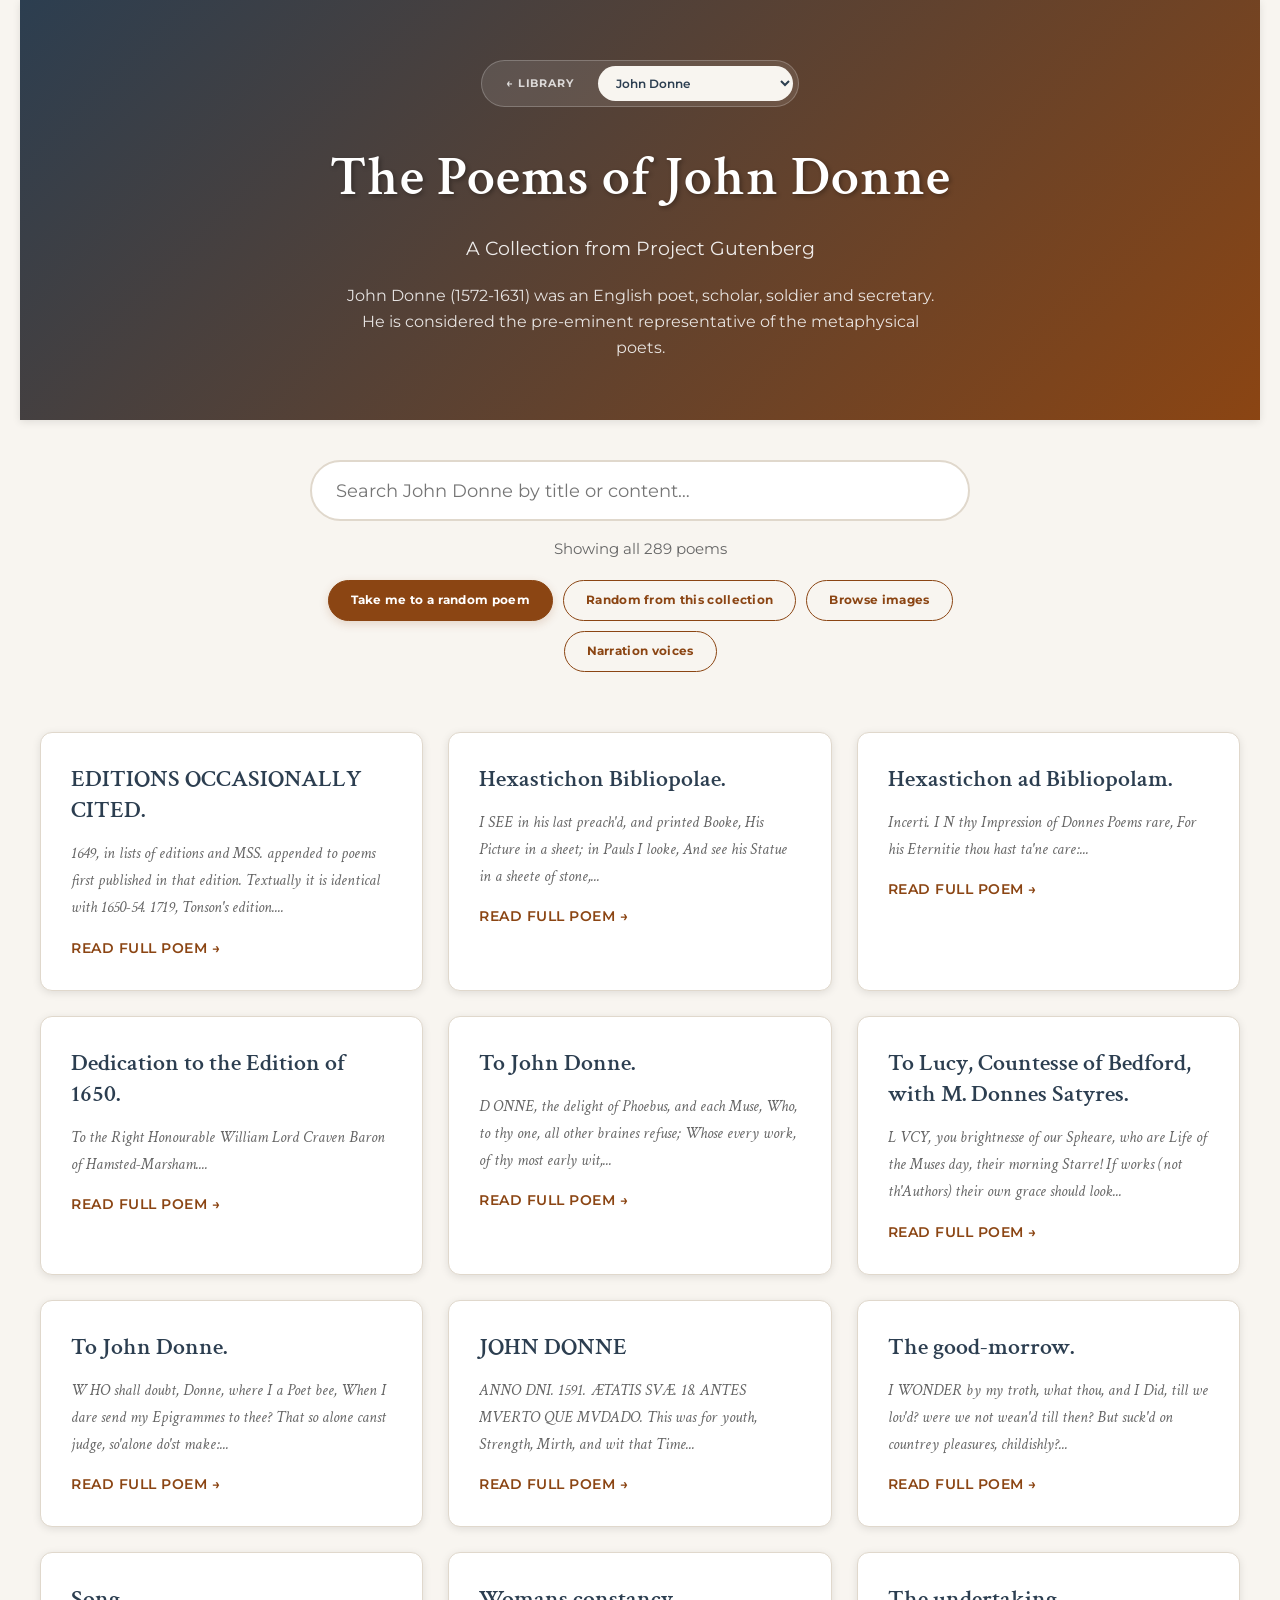
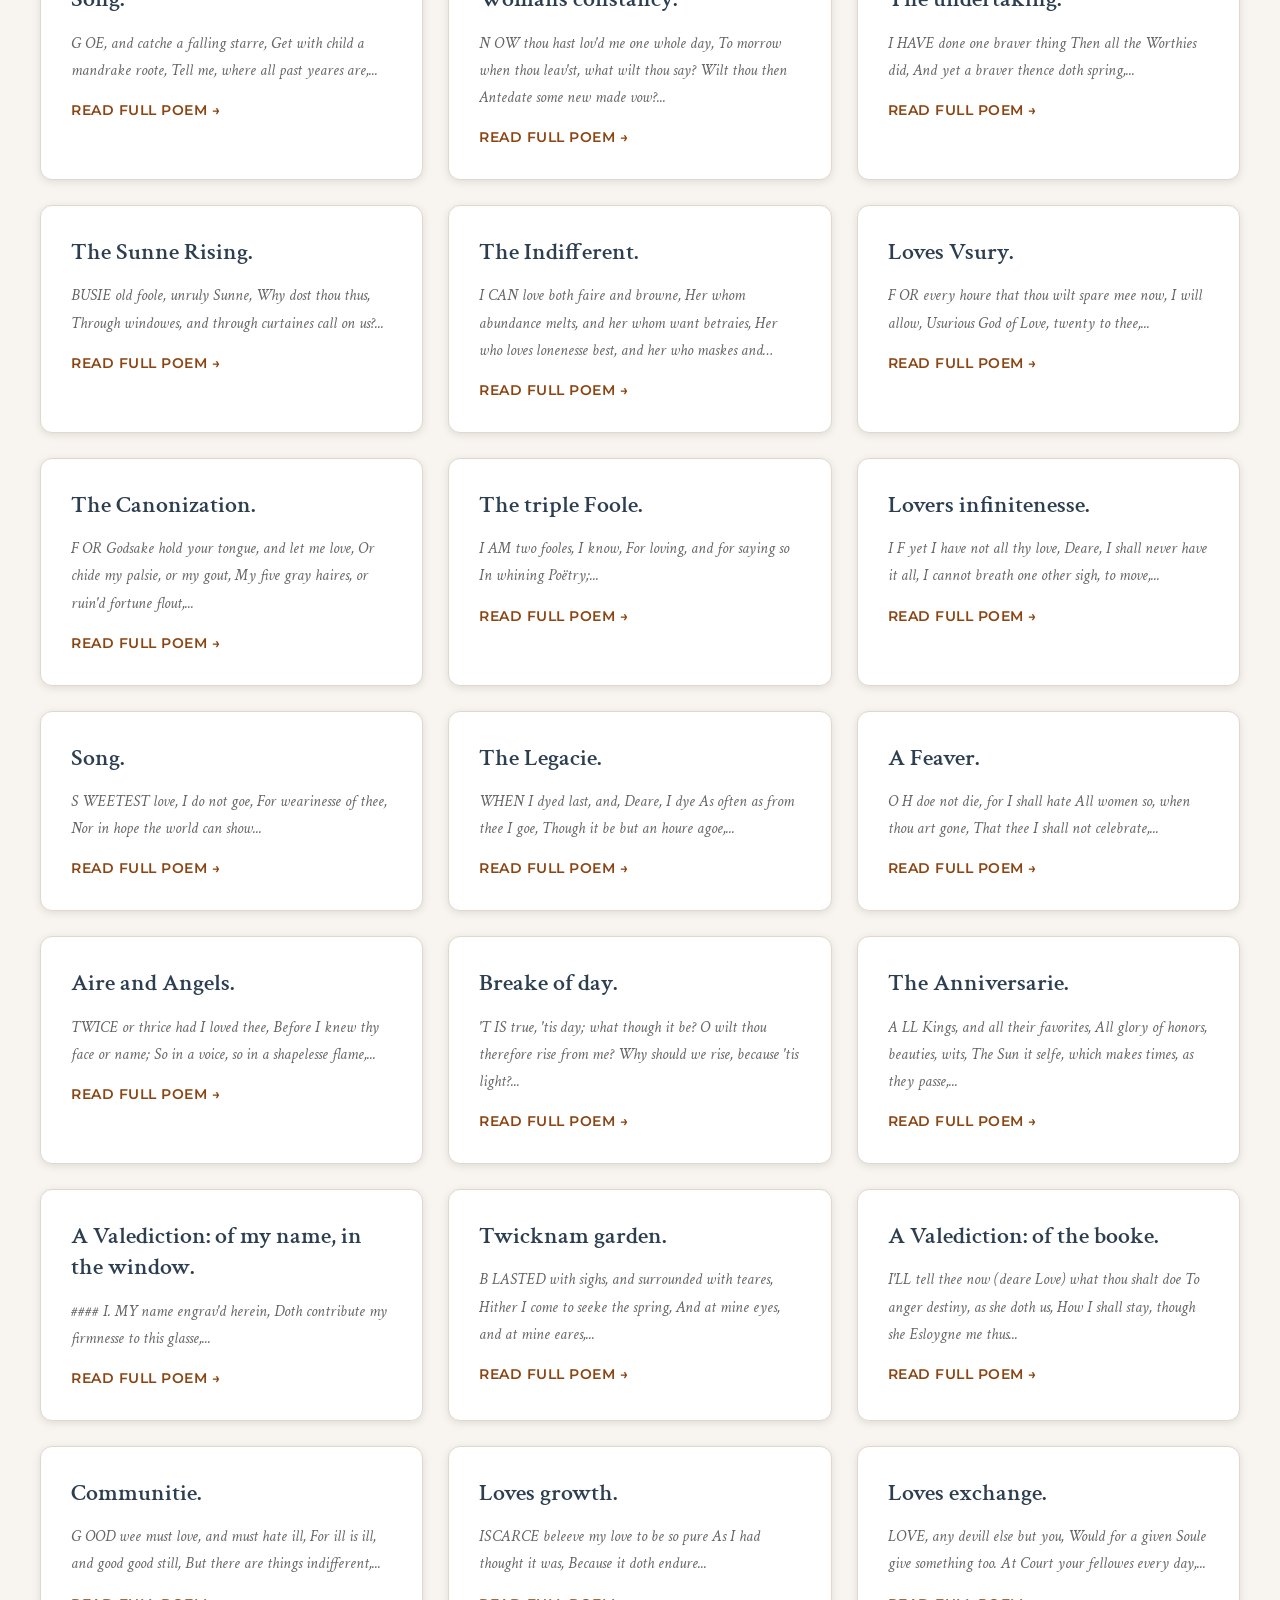
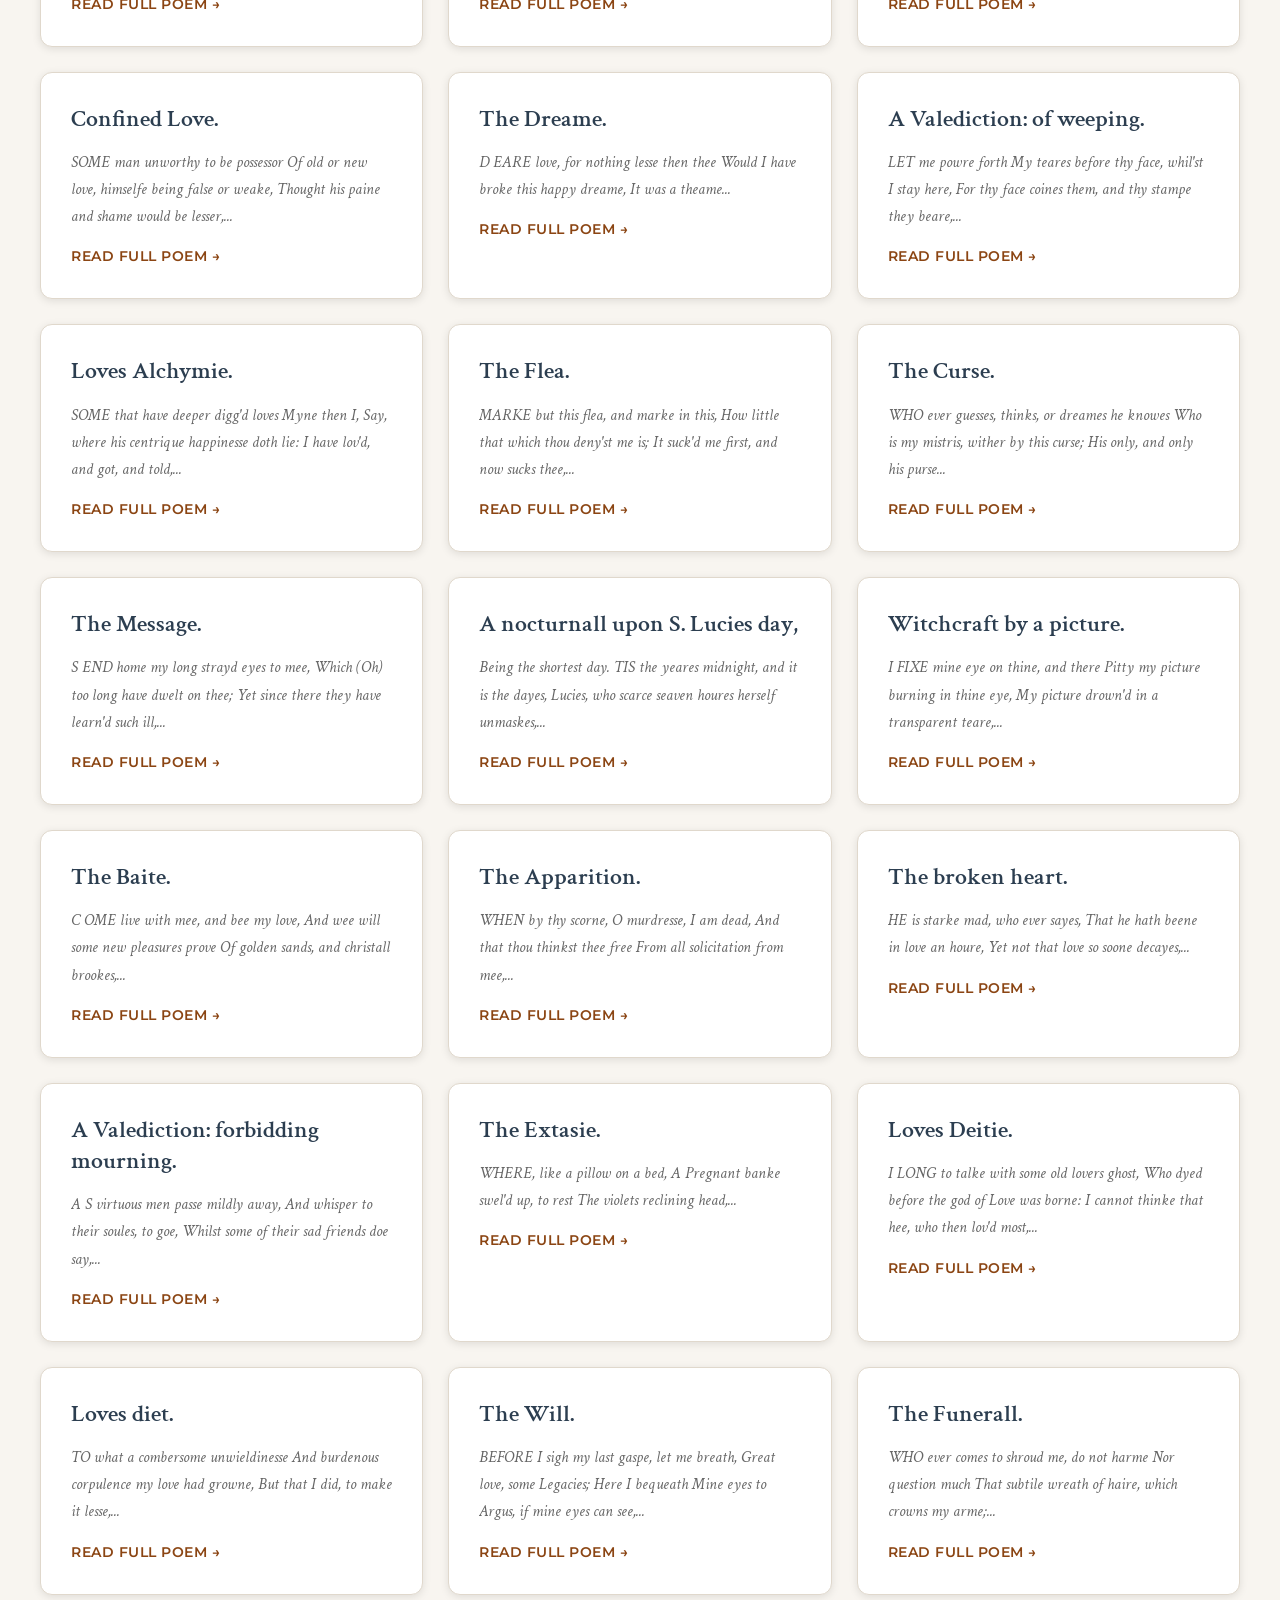
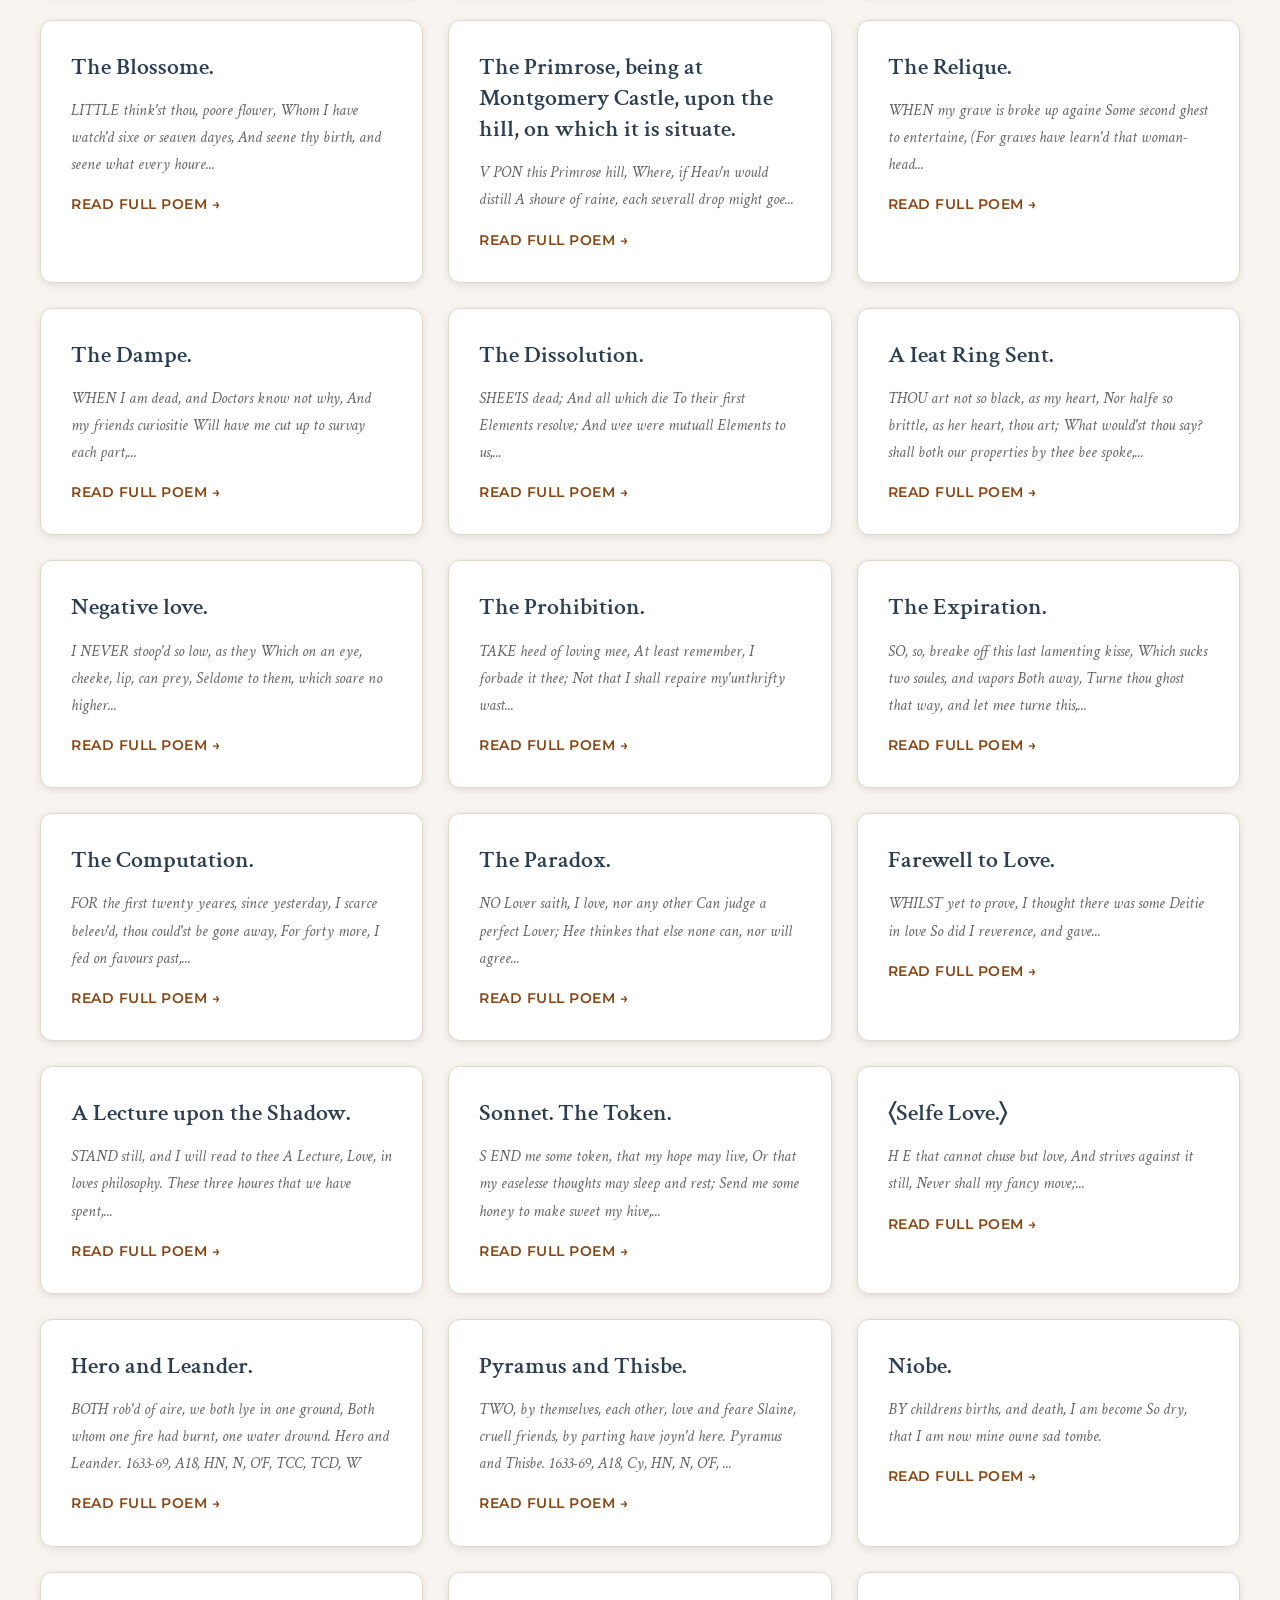
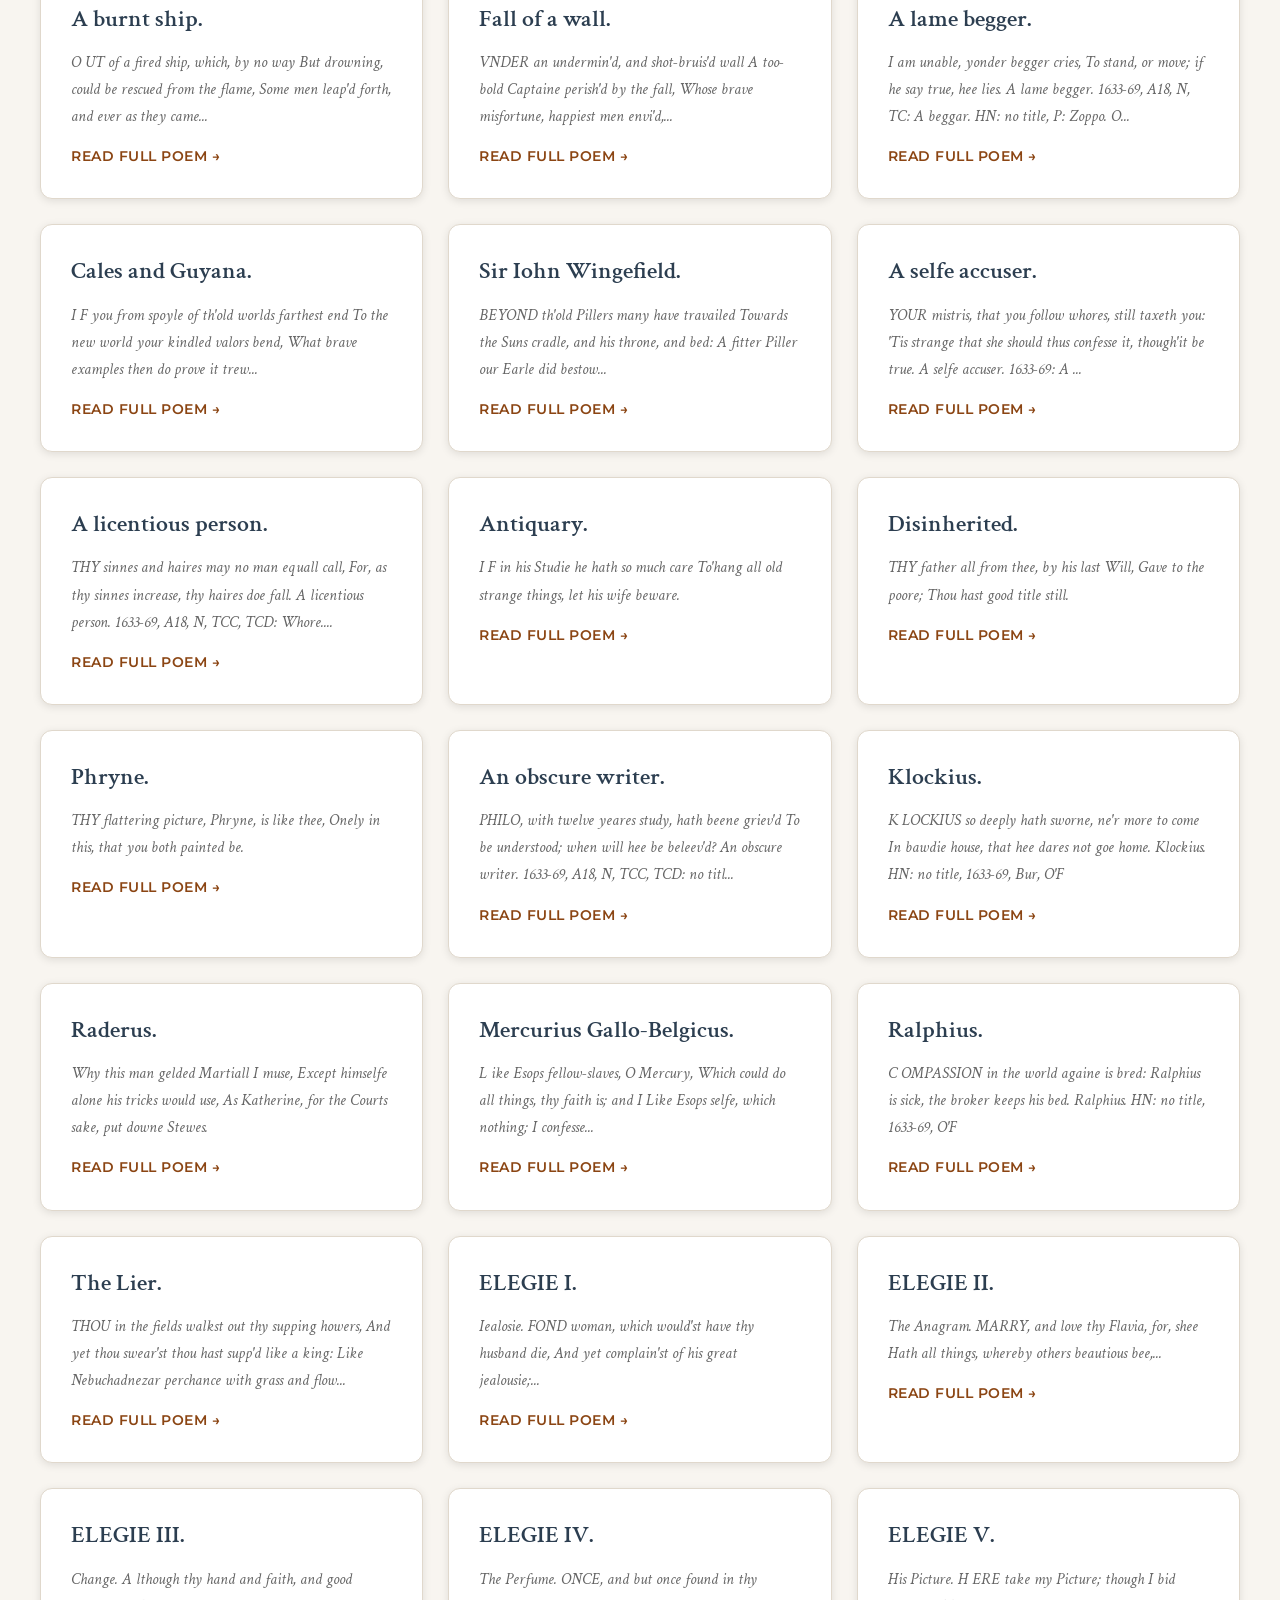
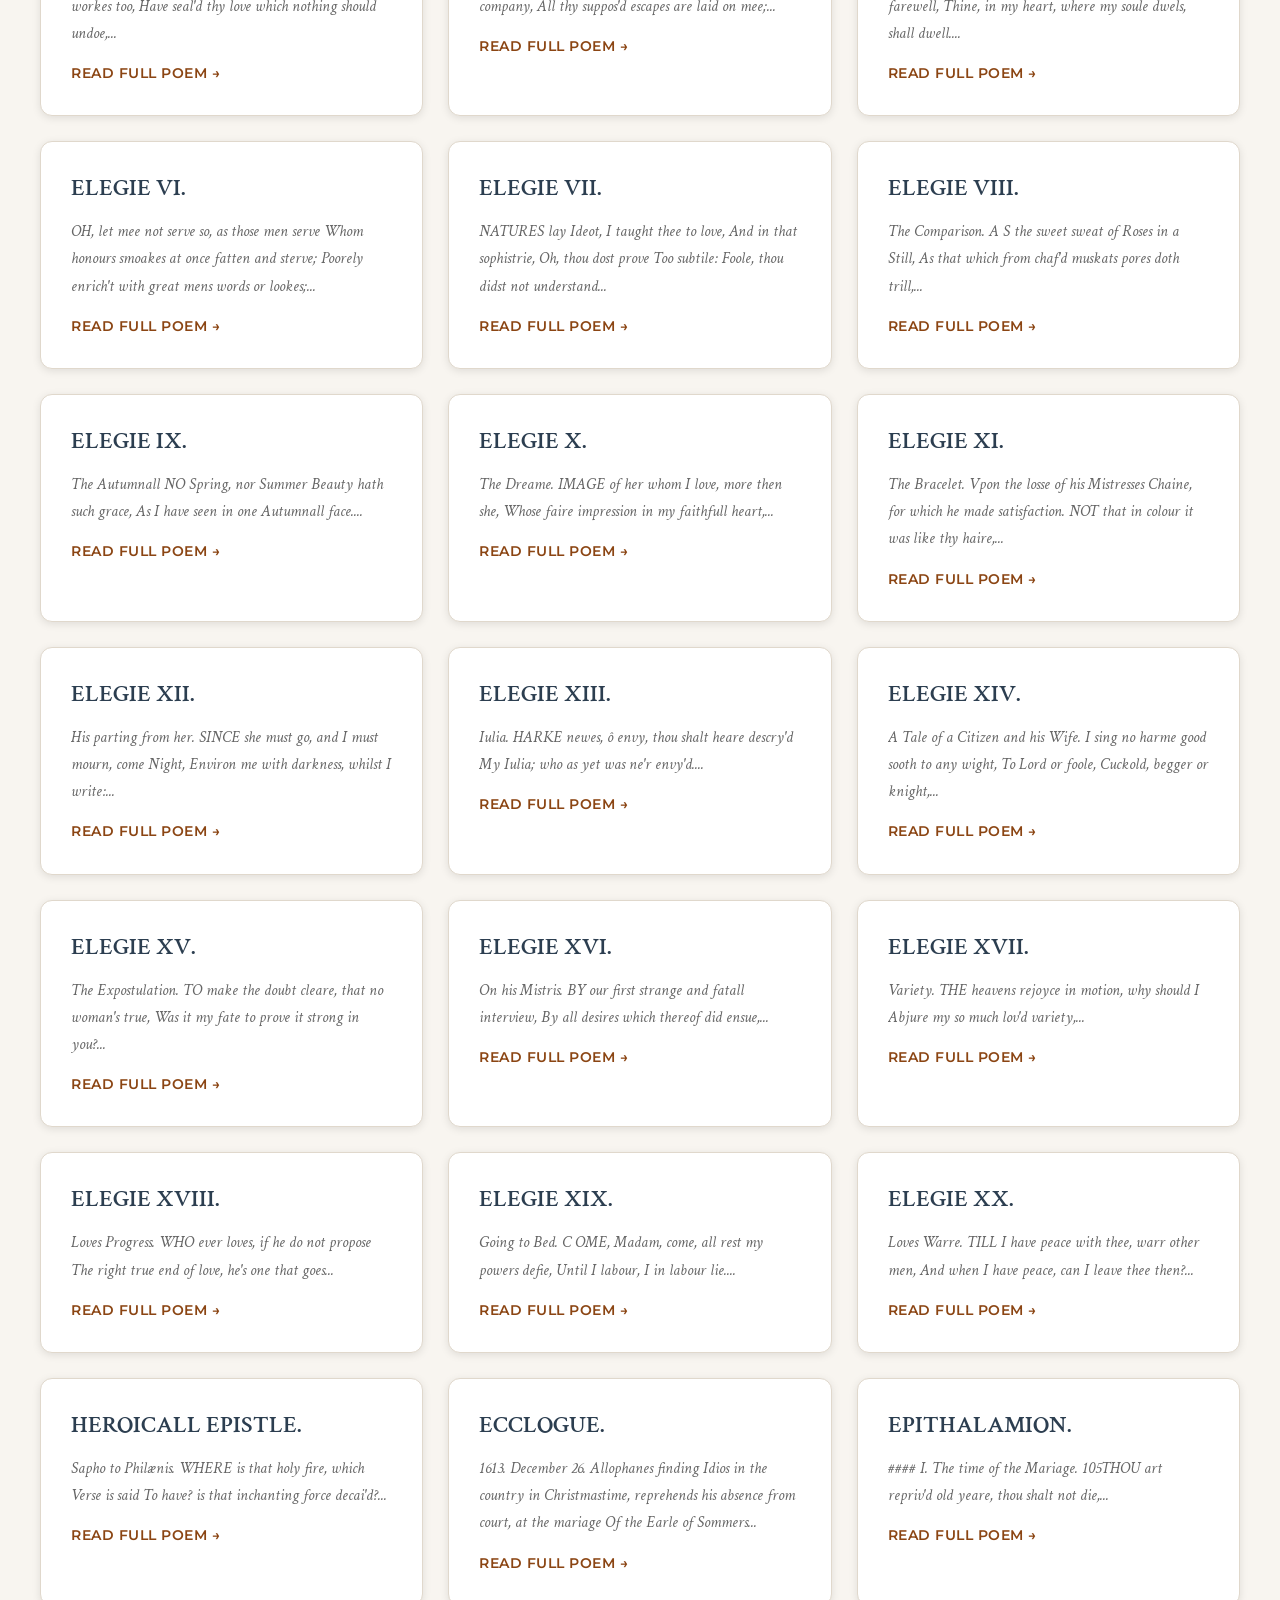
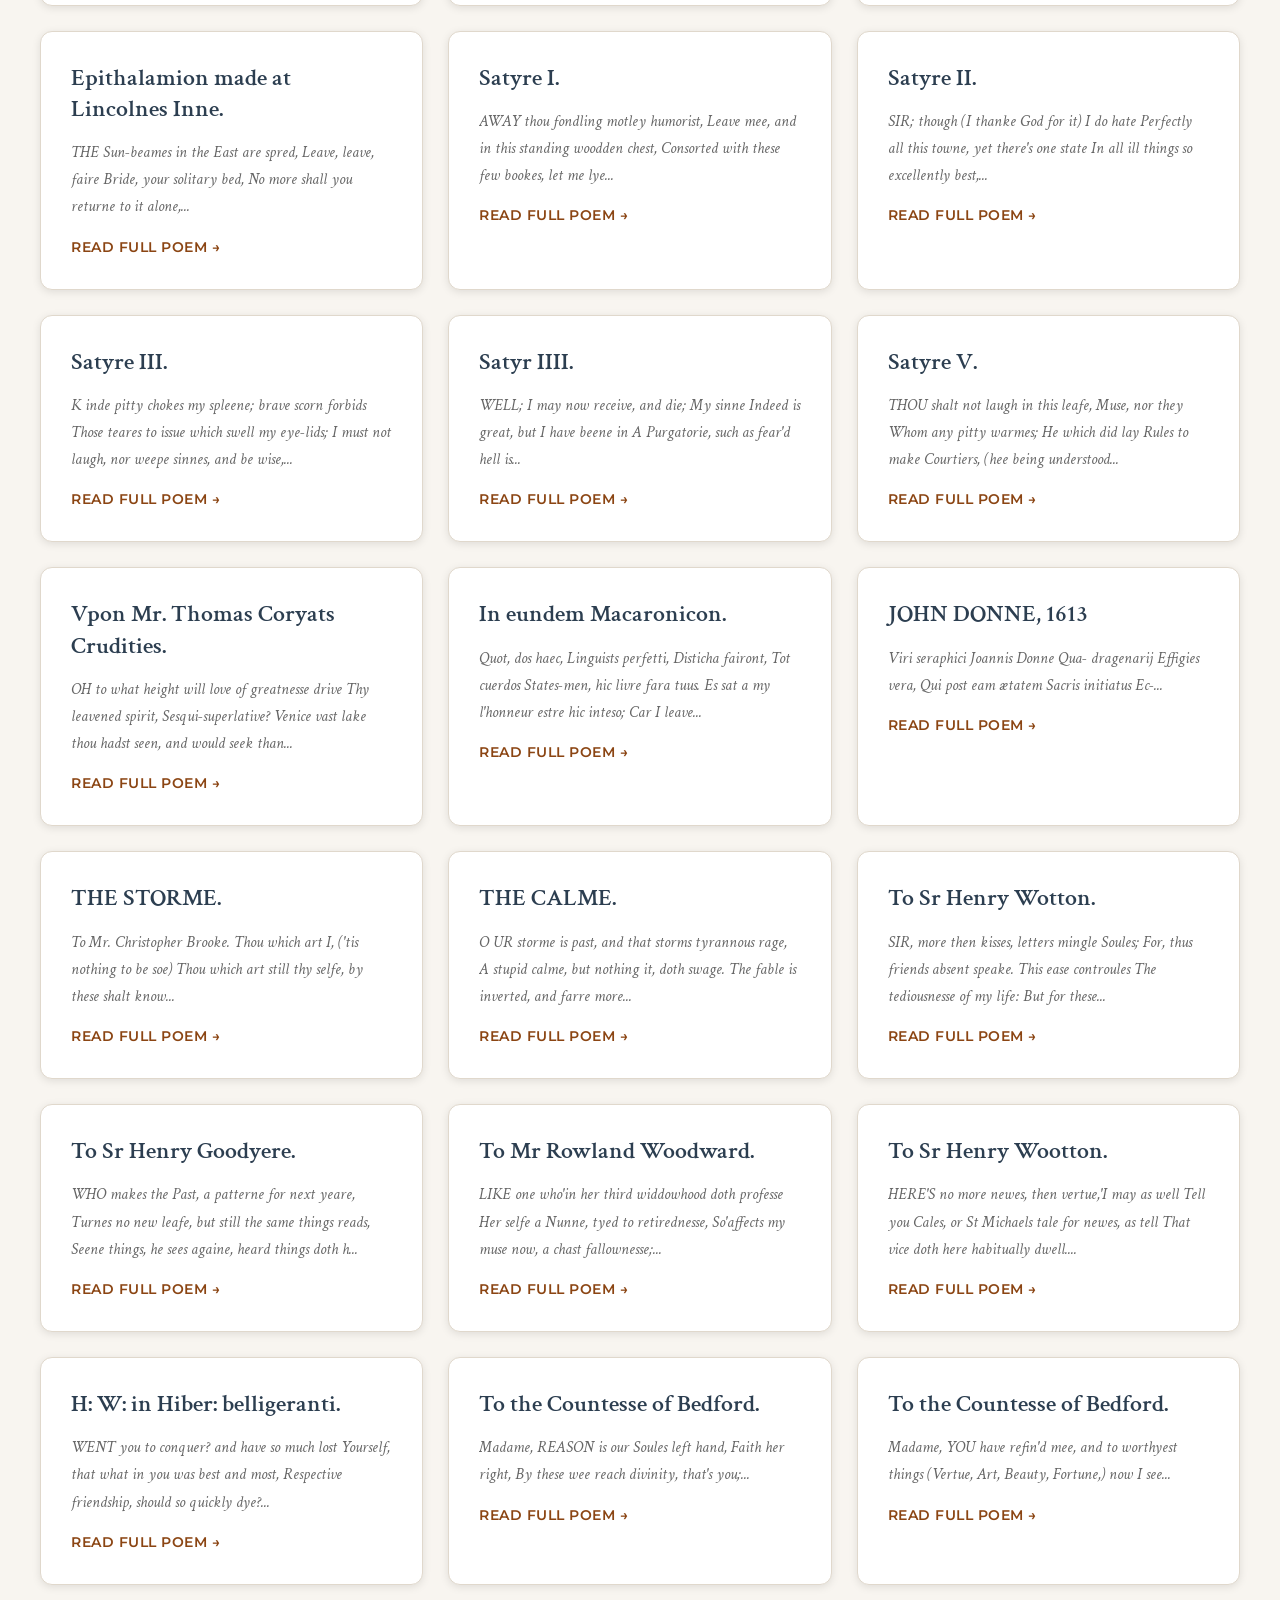
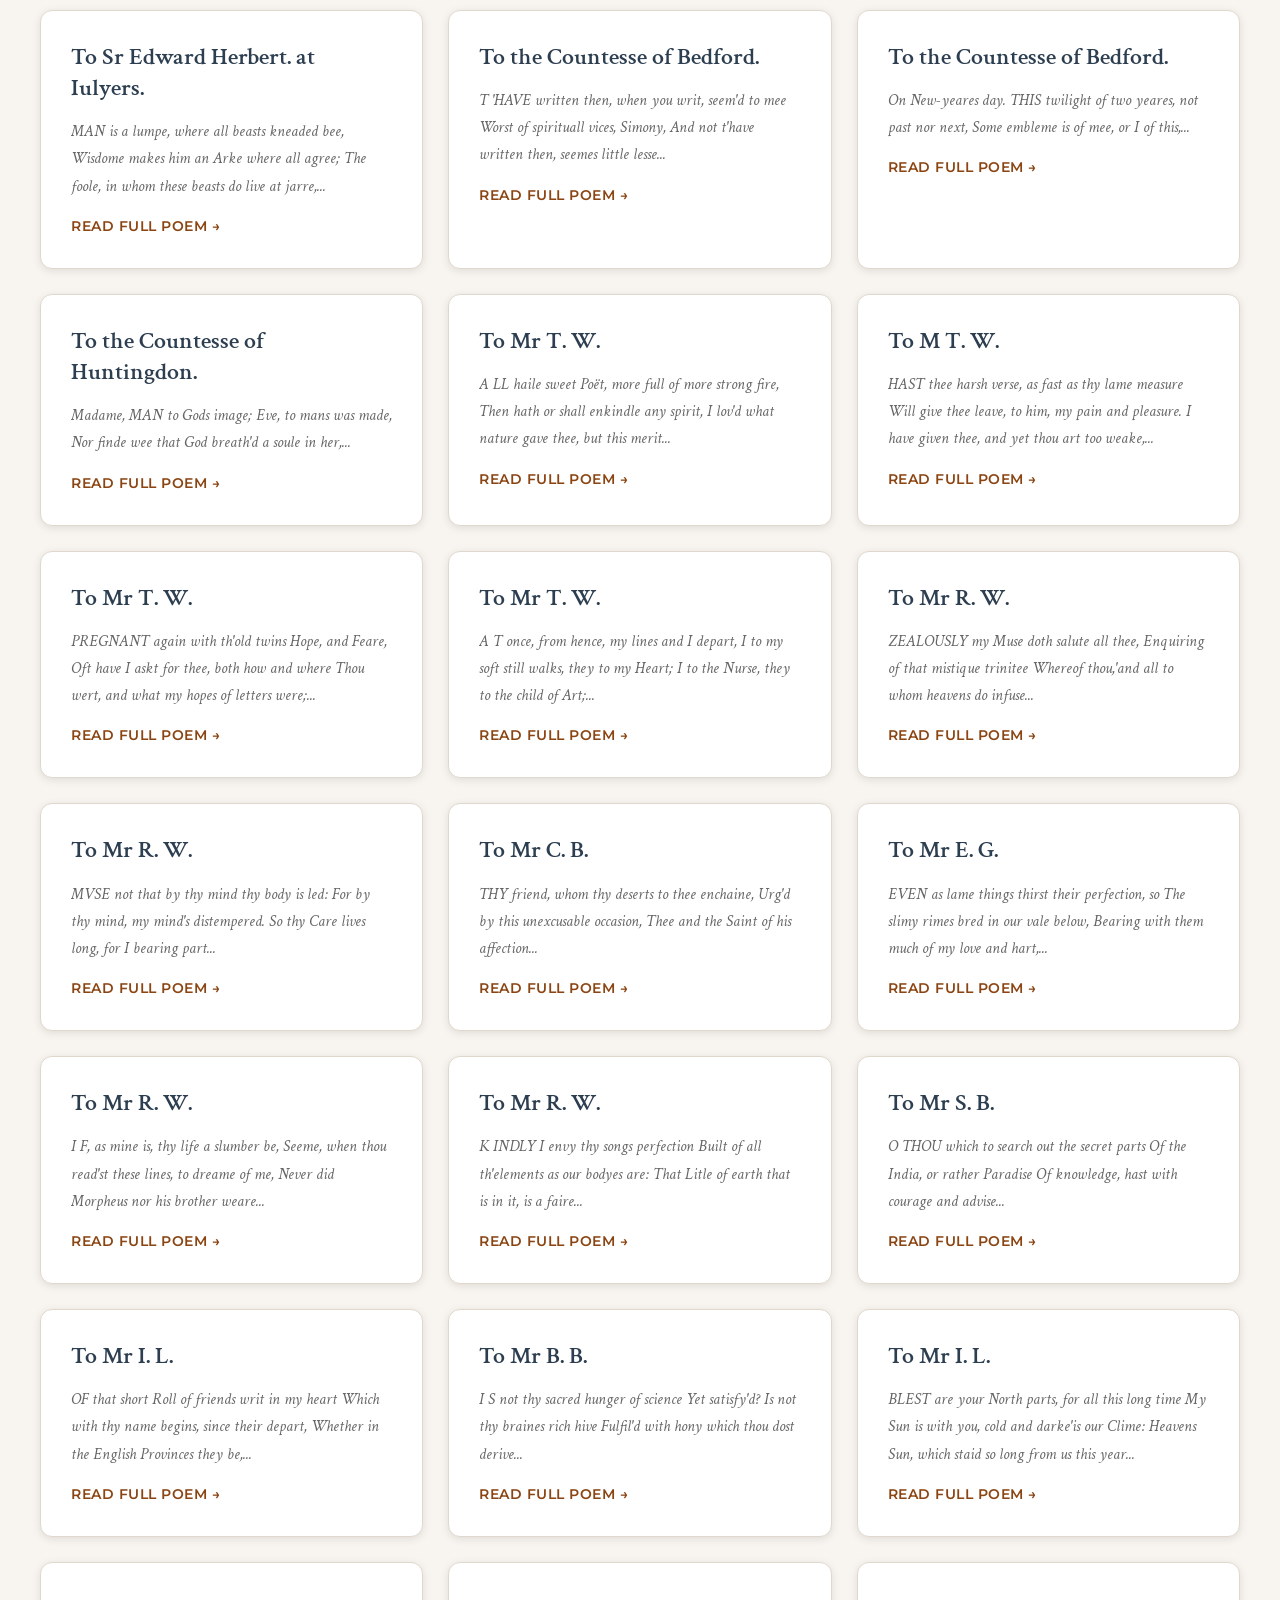
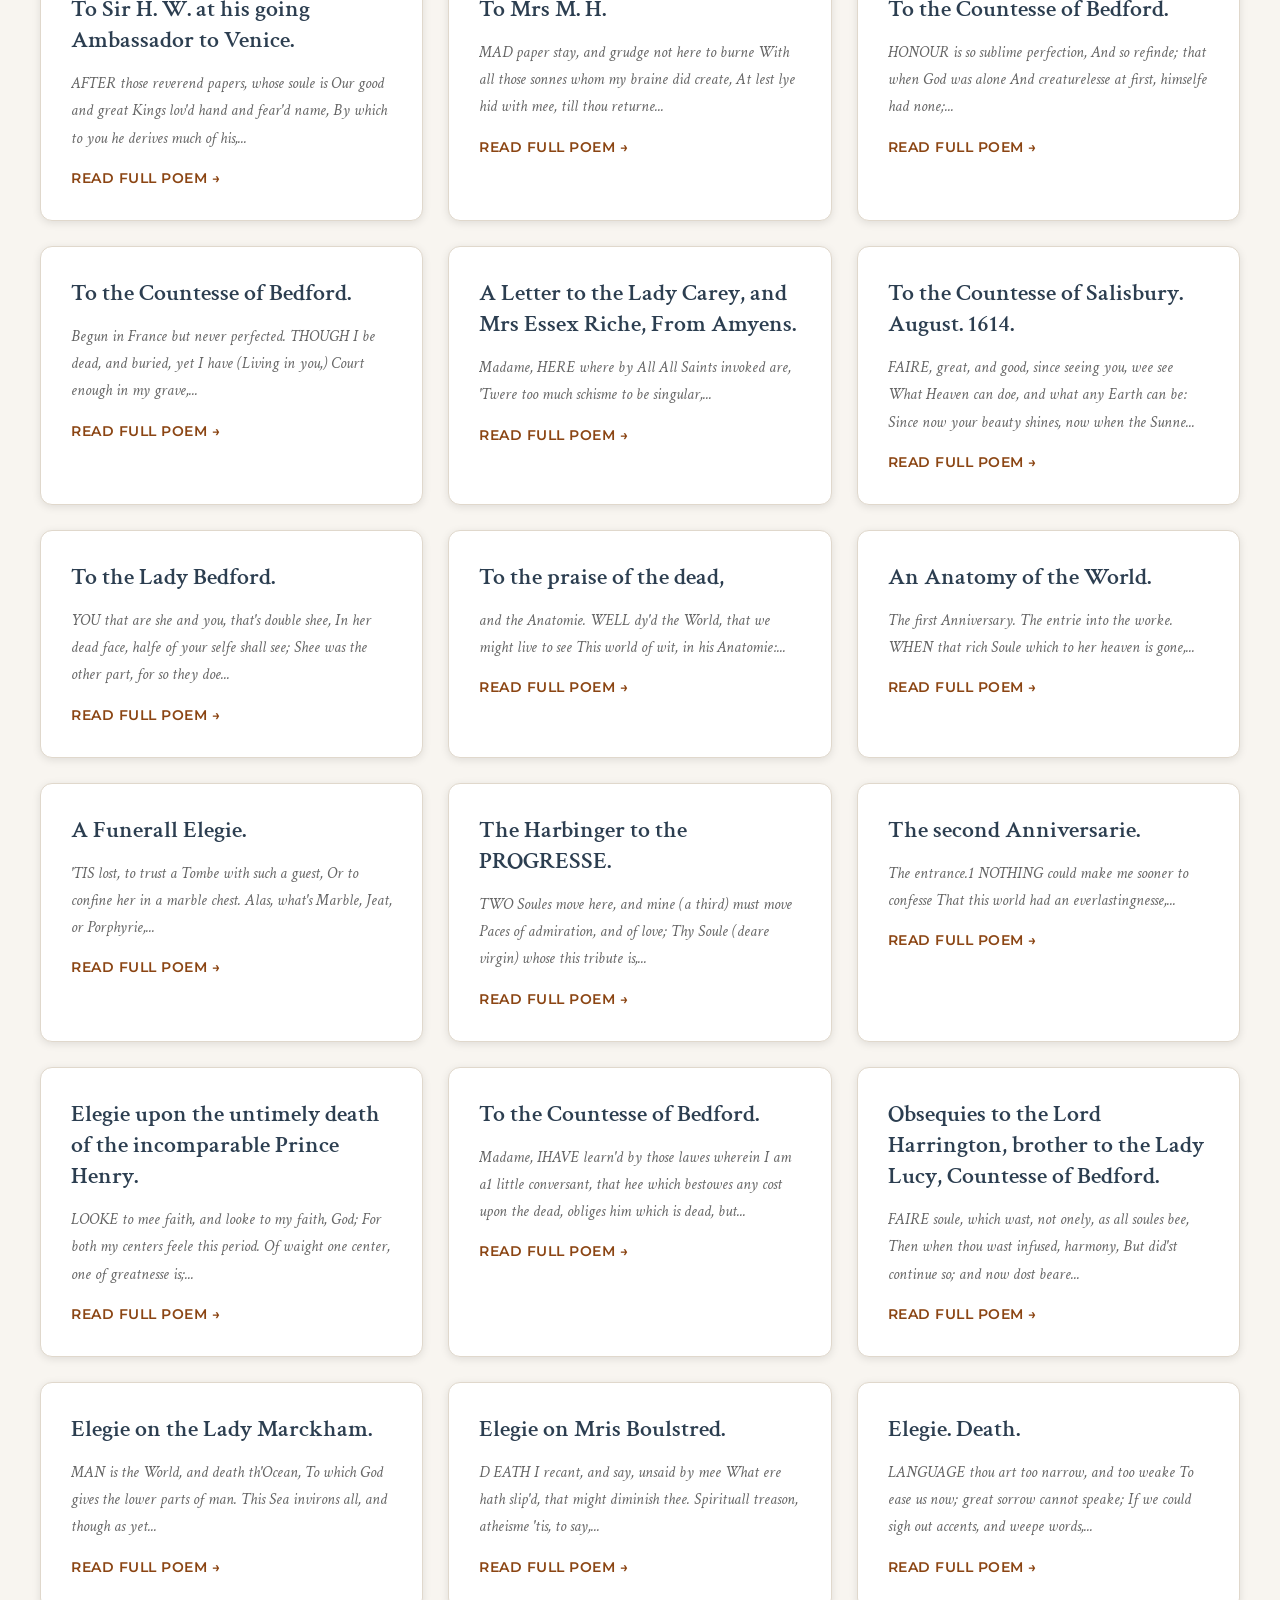
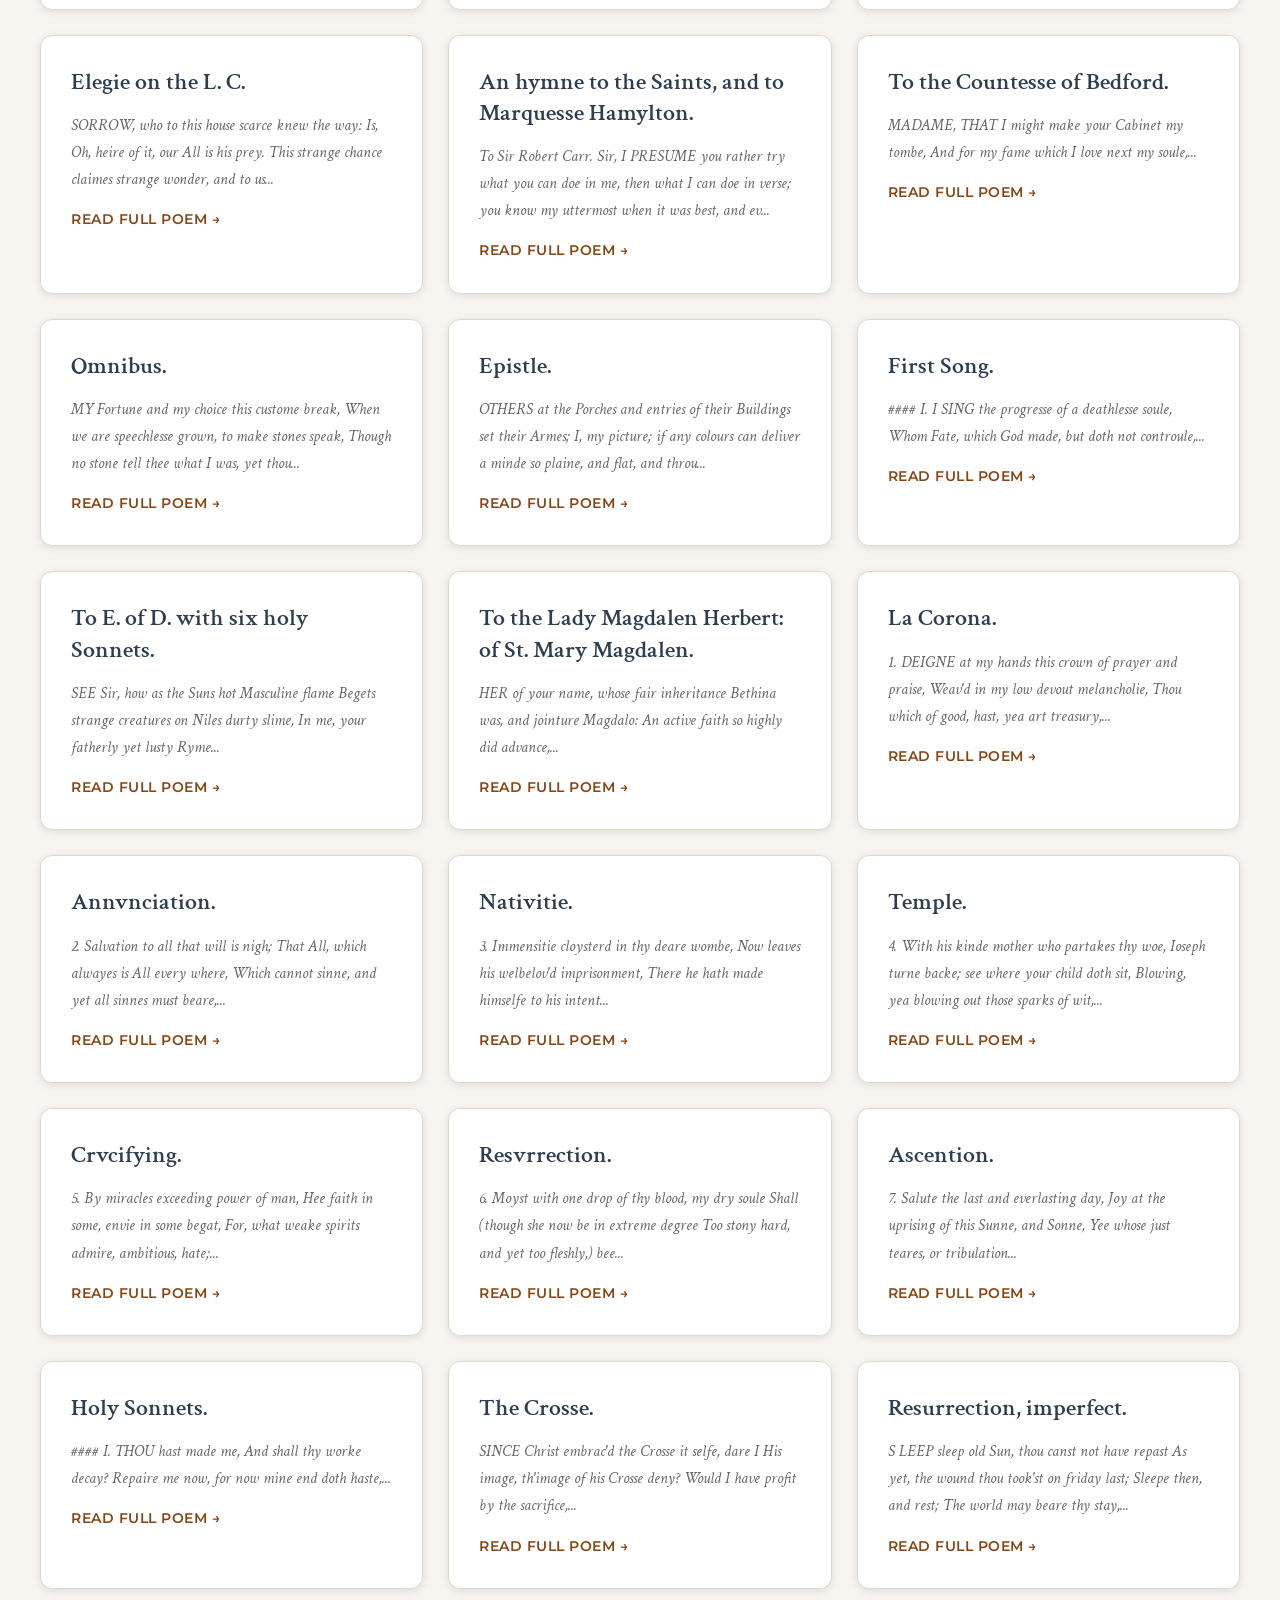
==== commit bf61eacd: "Organize library and import Anna Karenina by chapter" ====
--- a/index.html
+++ b/index.html
@@ -4,7 +4,7 @@
     <meta charset="UTF-8">
     <meta name="viewport" content="width=device-width, initial-scale=1.0">
     <title>The Poems of John Donne</title>
-    <link rel="stylesheet" href="styles.css?v=20260817-42">
+    <link rel="stylesheet" href="styles.css?v=20260911-ak">
     <link rel="preconnect" href="https://fonts.googleapis.com">
     <link rel="preconnect" href="https://fonts.gstatic.com" crossorigin>
     <link href="https://fonts.googleapis.com/css2?family=Crimson+Text:ital,wght@0,400;0,600;1,400&family=Montserrat:wght@400;600;700&display=swap" rel="stylesheet">
@@ -35,6 +35,9 @@
                 <button id="clearSearch" class="clear-btn" style="display: none;">✕</button>
             </div>
             <div class="search-info">
+                <label id="sectionFilterLabel" hidden>Part
+                    <select id="sectionFilter" aria-label="Filter chapters by part"></select>
+                </label>
                 <span id="resultCount" class="result-count"></span>
             </div>
             <div class="poem-discovery">
@@ -270,6 +273,6 @@
         <strong id="audioTimeRemainingValue" class="audio-time-remaining-value">--:--</strong>
     </div>
 
-    <script src="app.js?v=20260901-43"></script>
+    <script src="app.js?v=20260911-ak"></script>
 </body>
 </html>
--- a/styles.css
+++ b/styles.css
@@ -103,6 +103,21 @@
 .book-switcher[hidden] {
     display: none;
 }
+
+.book-switcher a { text-decoration: none; align-self: center; }
+#collectionPicker {
+    max-width: min(100%, 320px);
+    min-width: 0;
+    padding: 9px 14px;
+    border: 0;
+    border-radius: 999px;
+    background: var(--bg-color);
+    color: var(--primary-color);
+    font: 600 .75rem var(--font-sans);
+}
+
+#sectionFilterLabel { font-size: .8rem; color: var(--text-light); }
+#sectionFilter { margin: 0 12px 0 6px; padding: 8px 12px; border: 1px solid var(--border-color); border-radius: 6px; background: var(--card-bg); color: var(--text-color); font: inherit; }
 
 .book-switch {
     padding: 9px 18px;
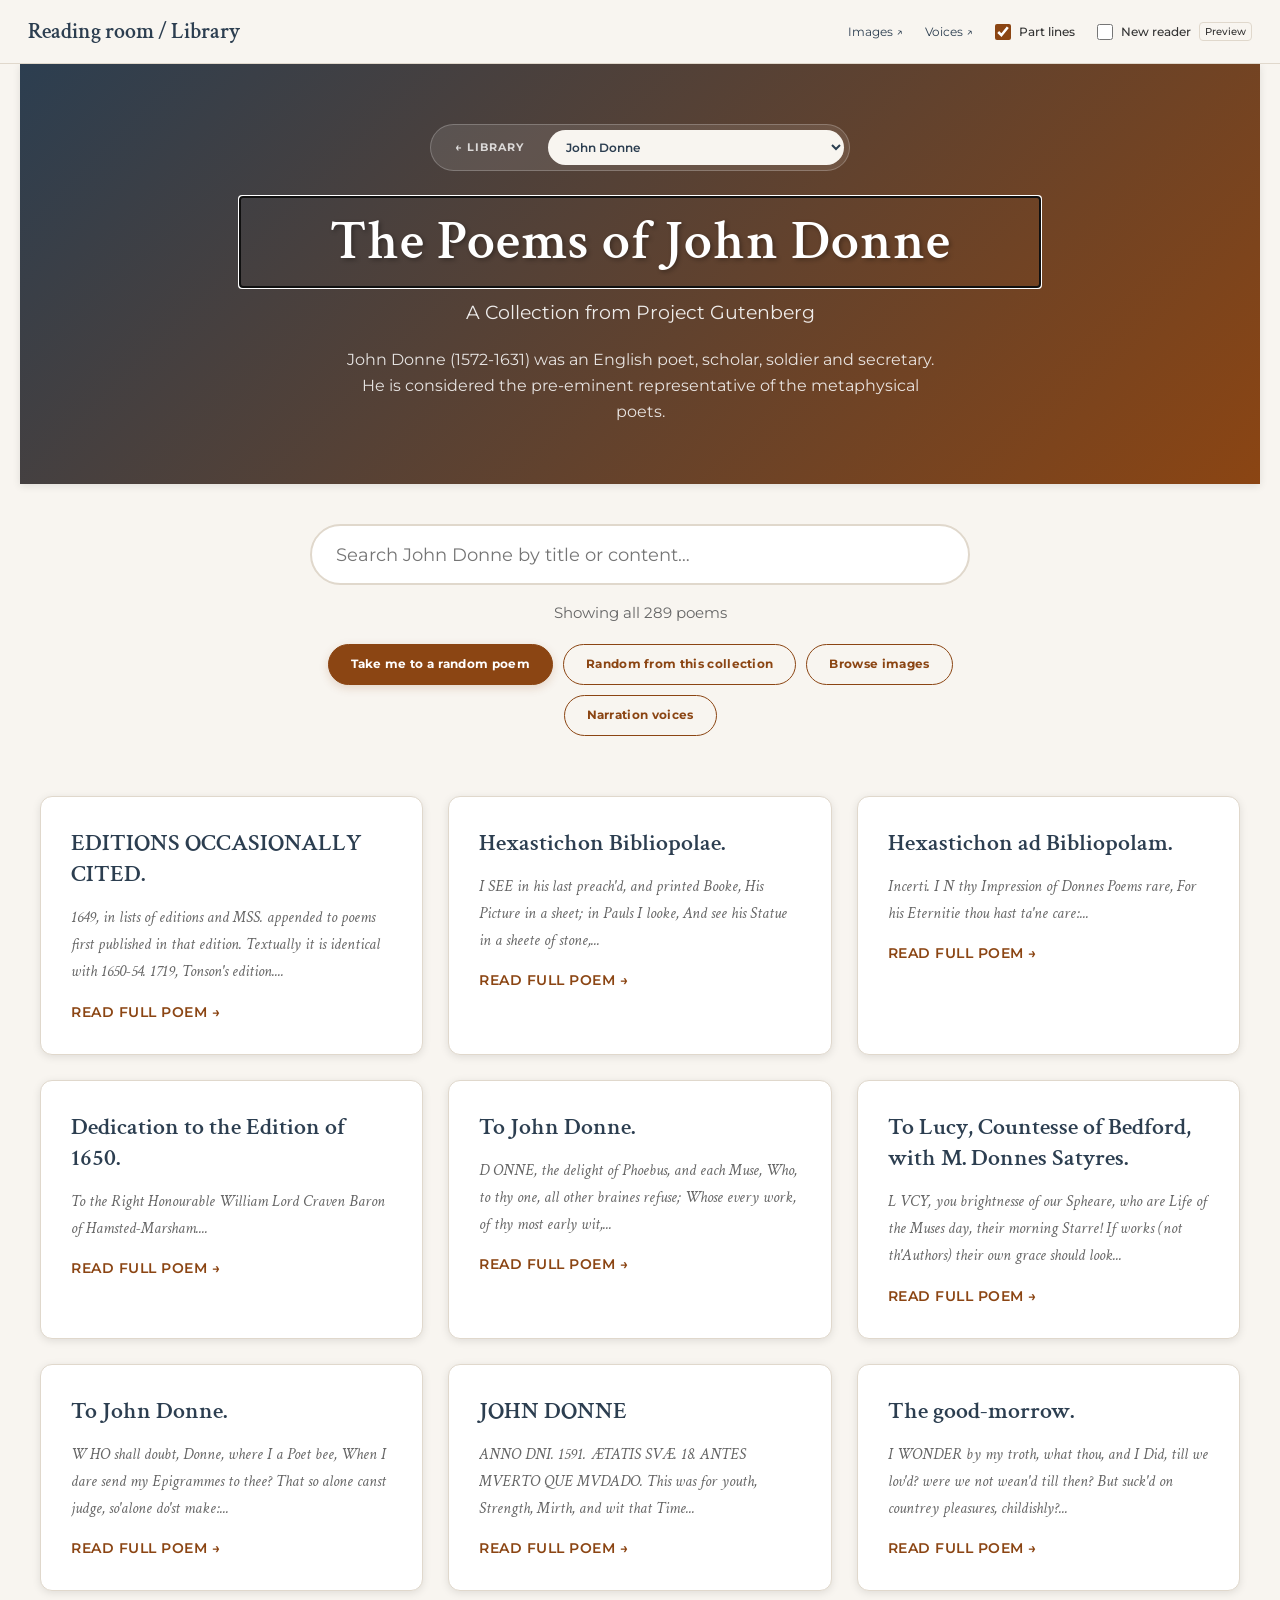
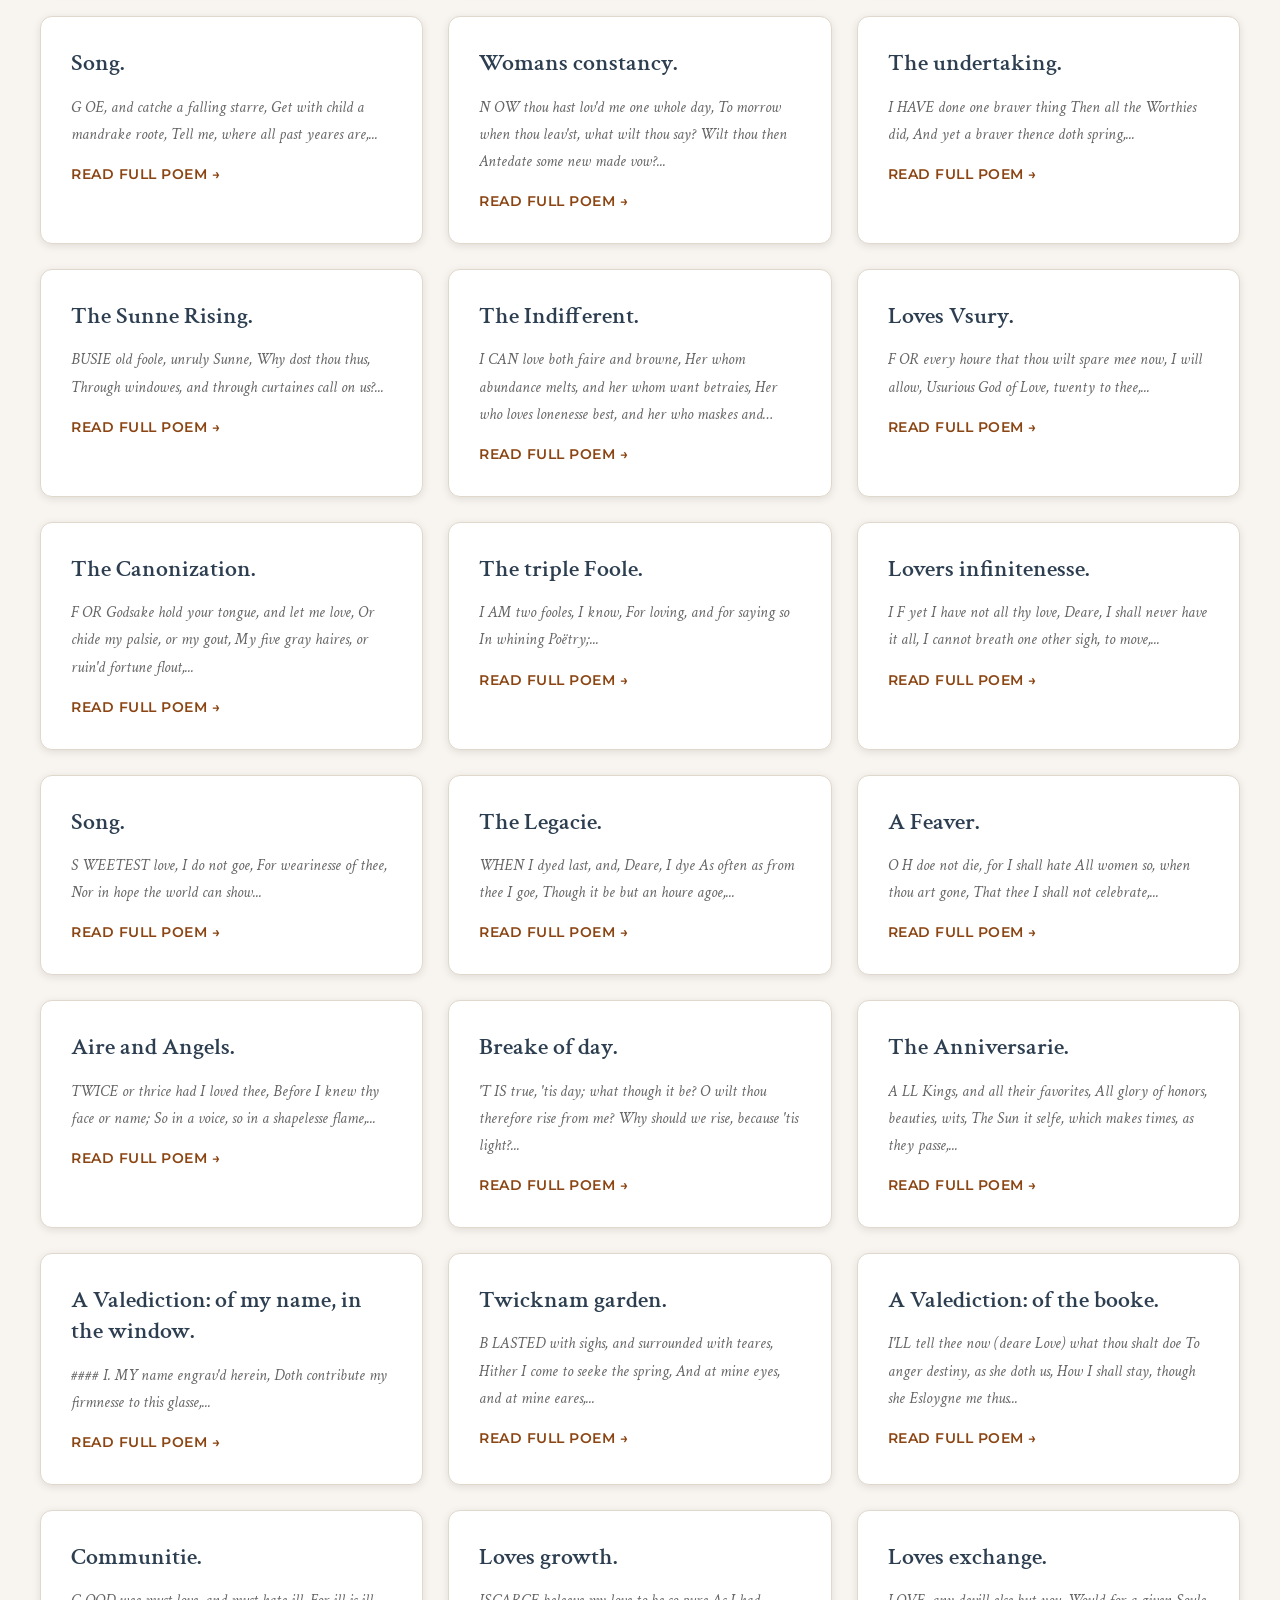
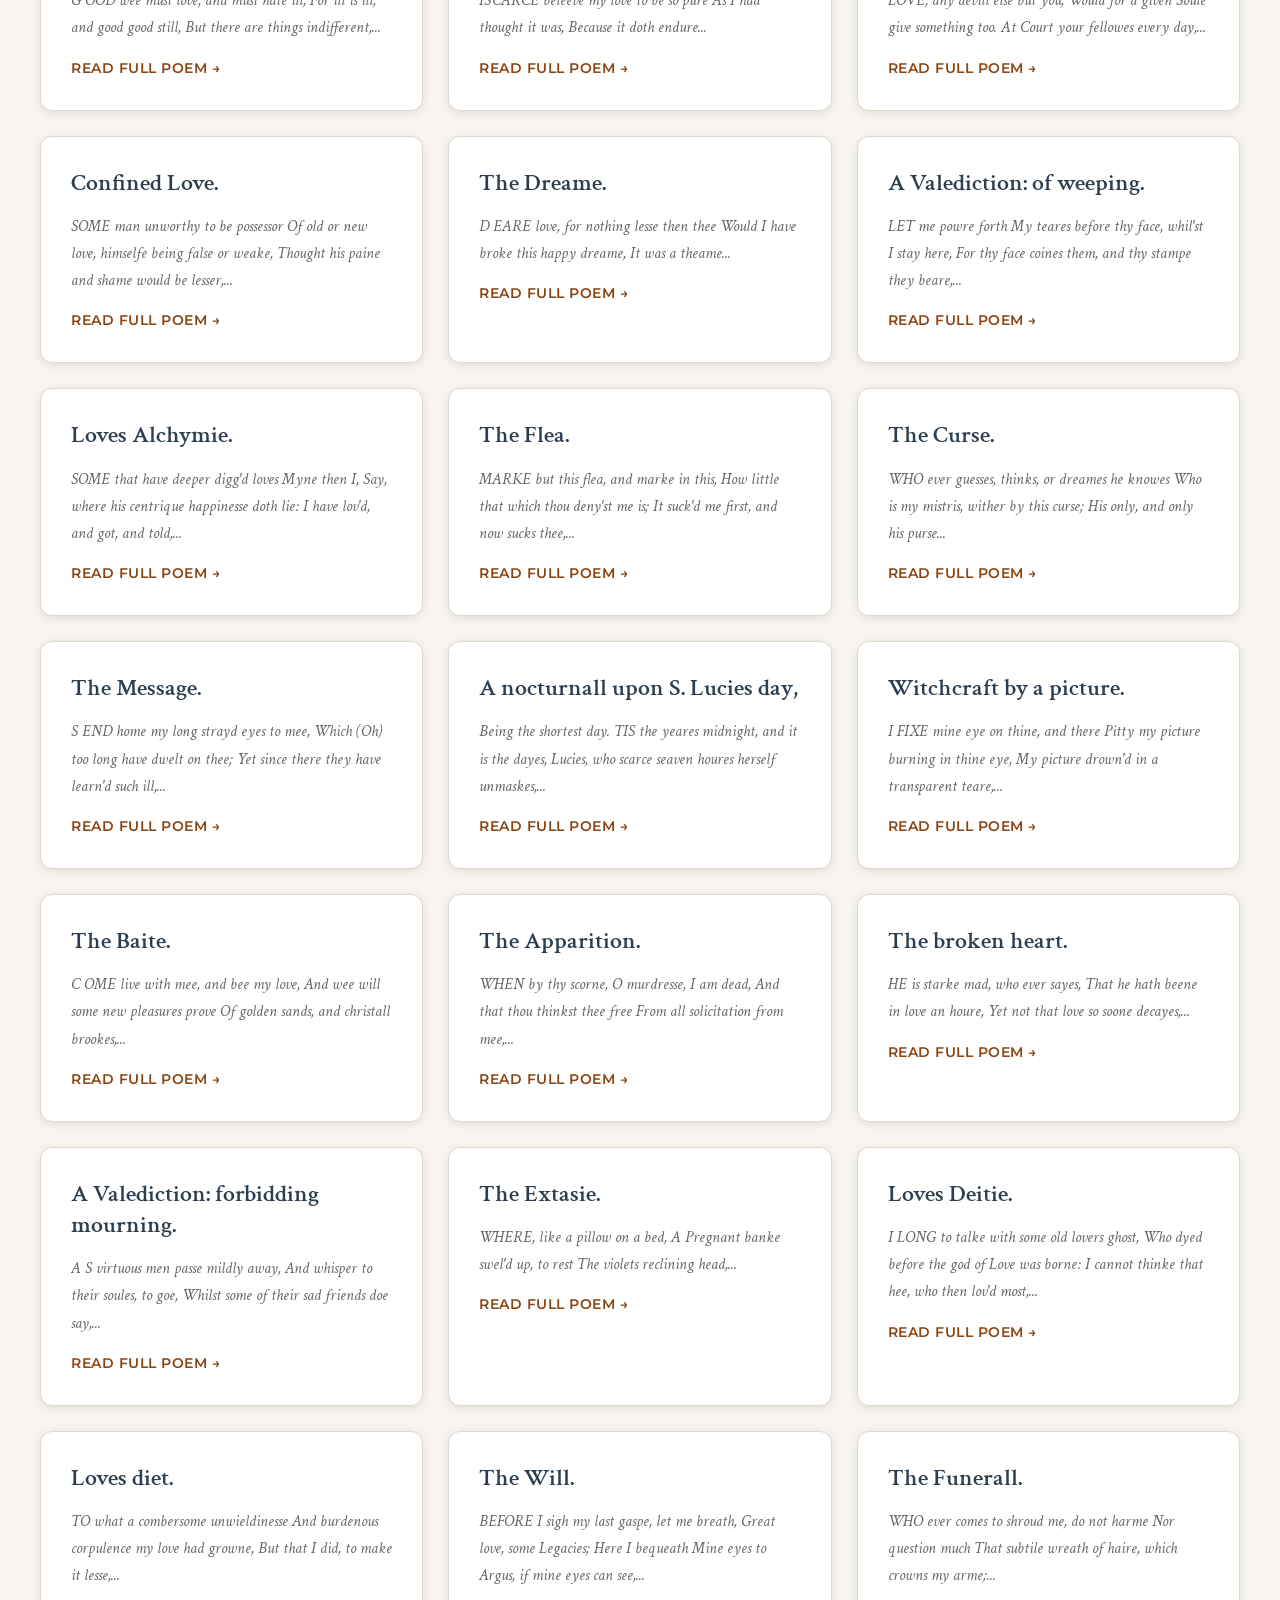
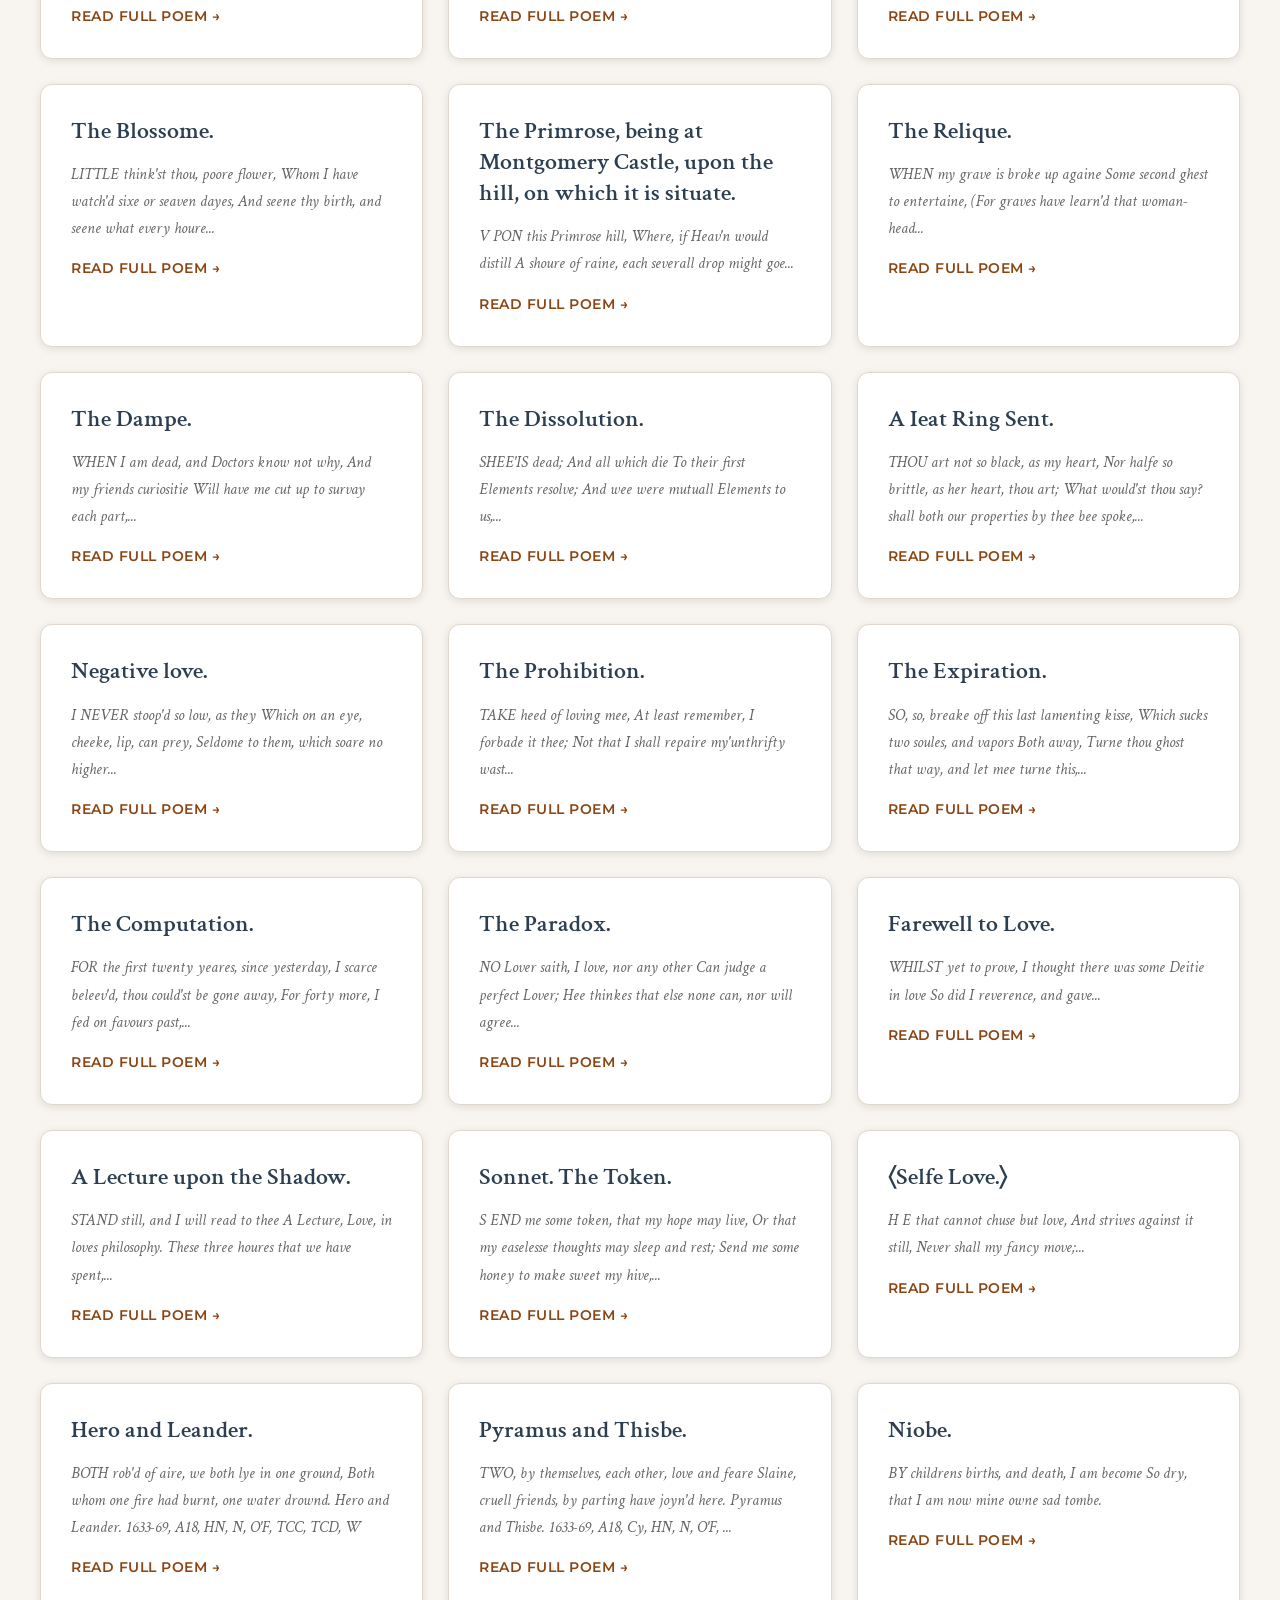
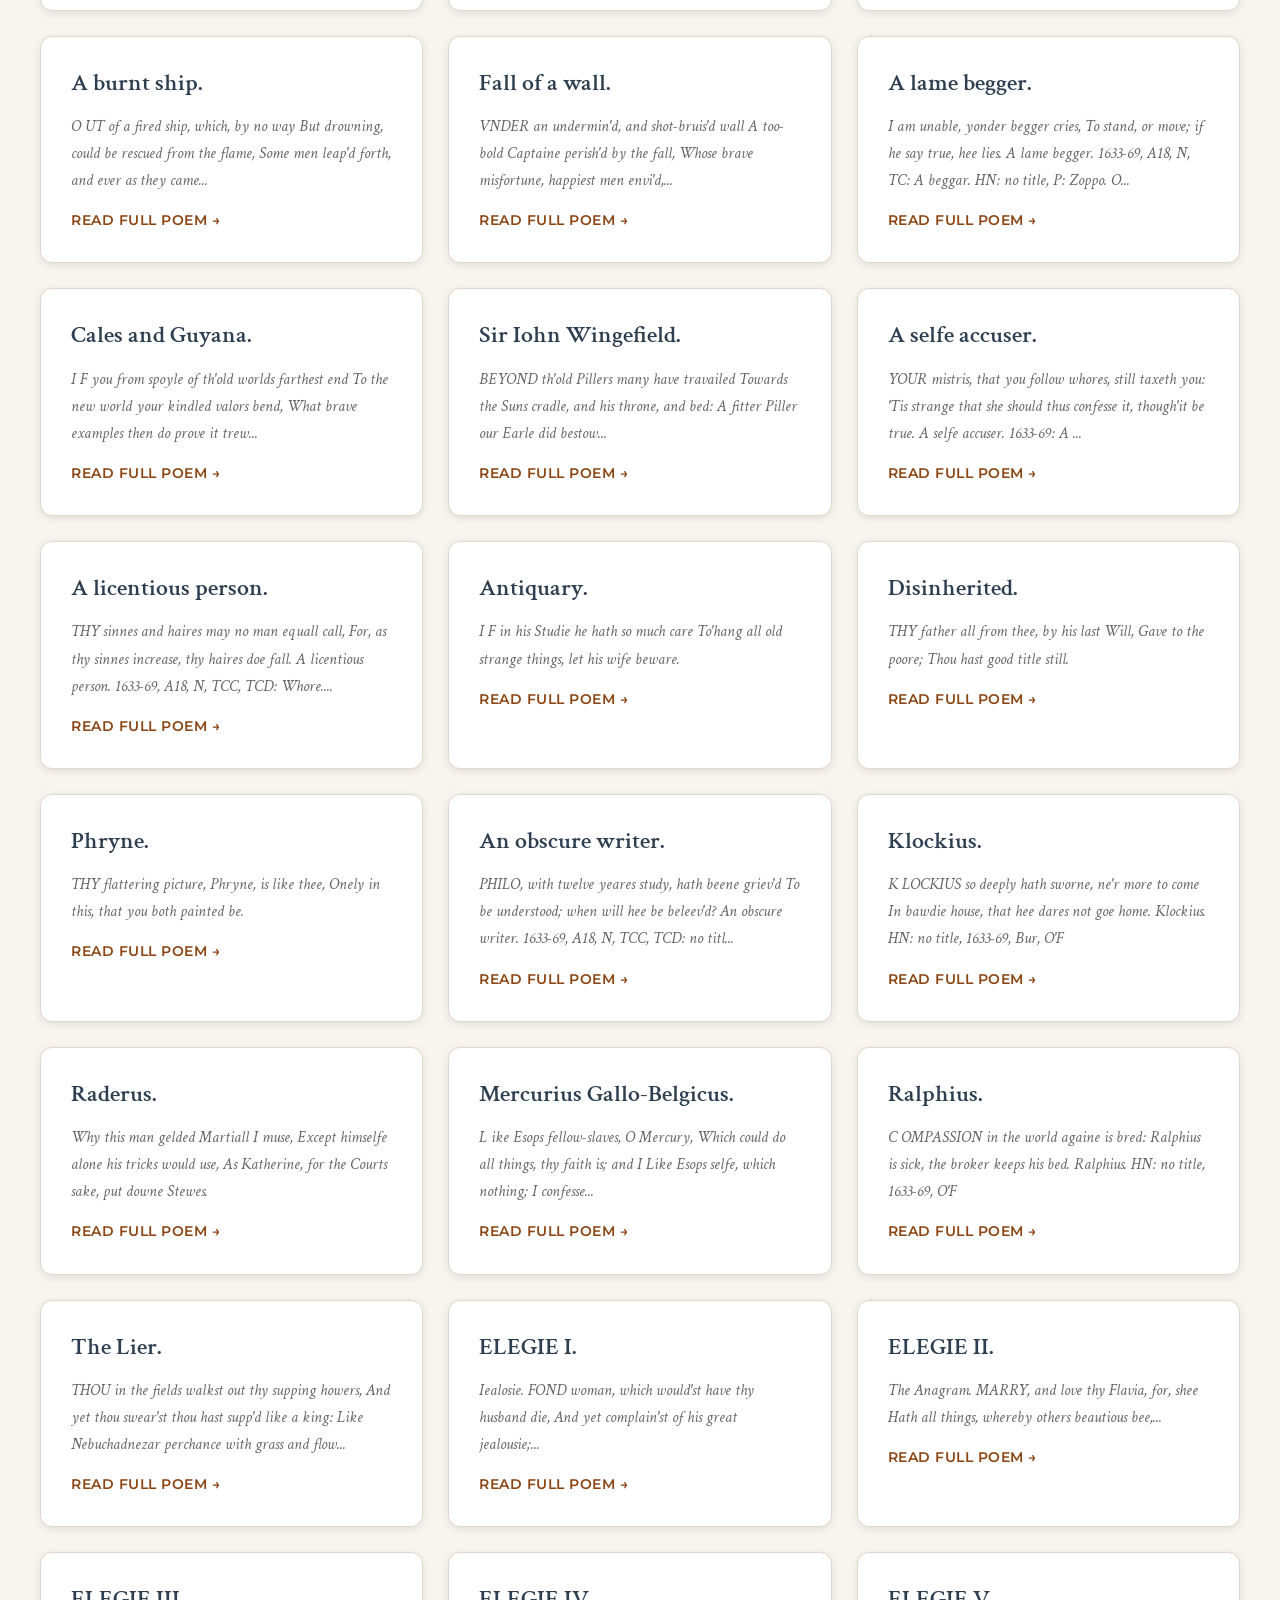
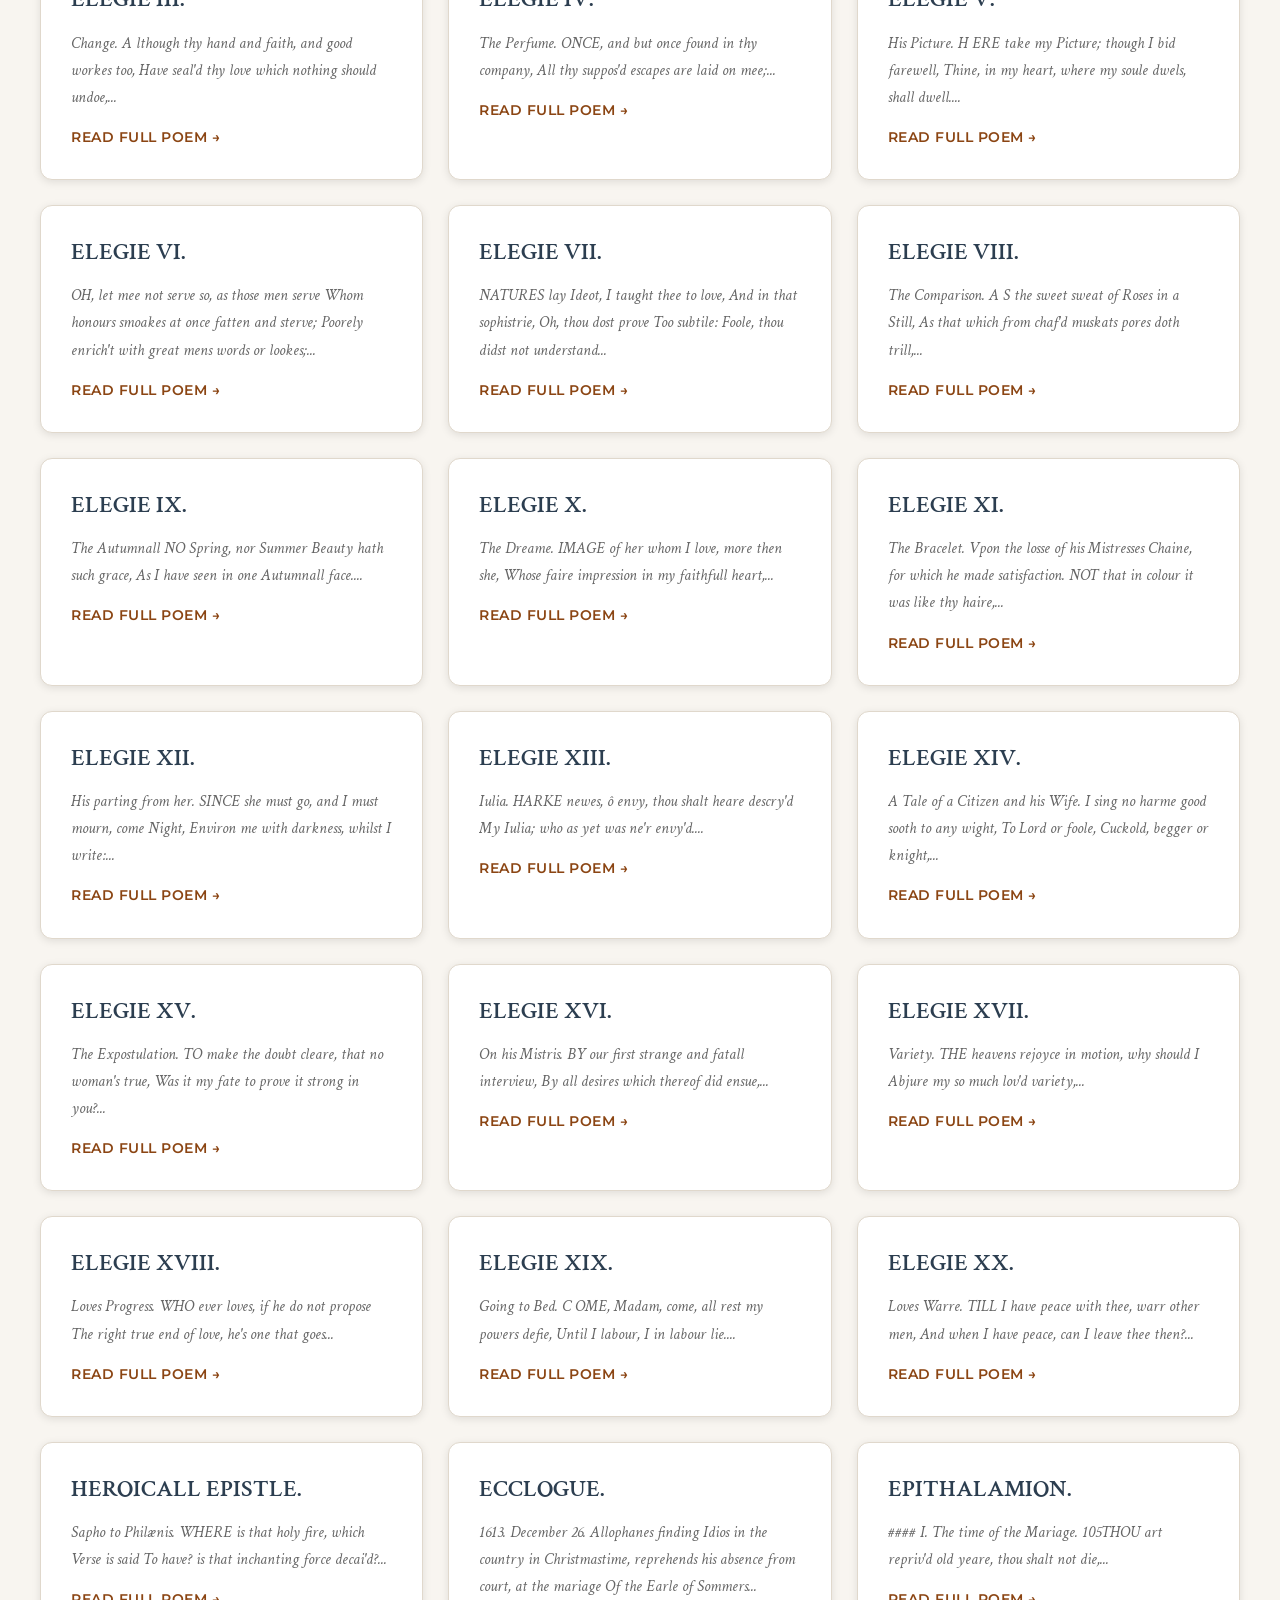
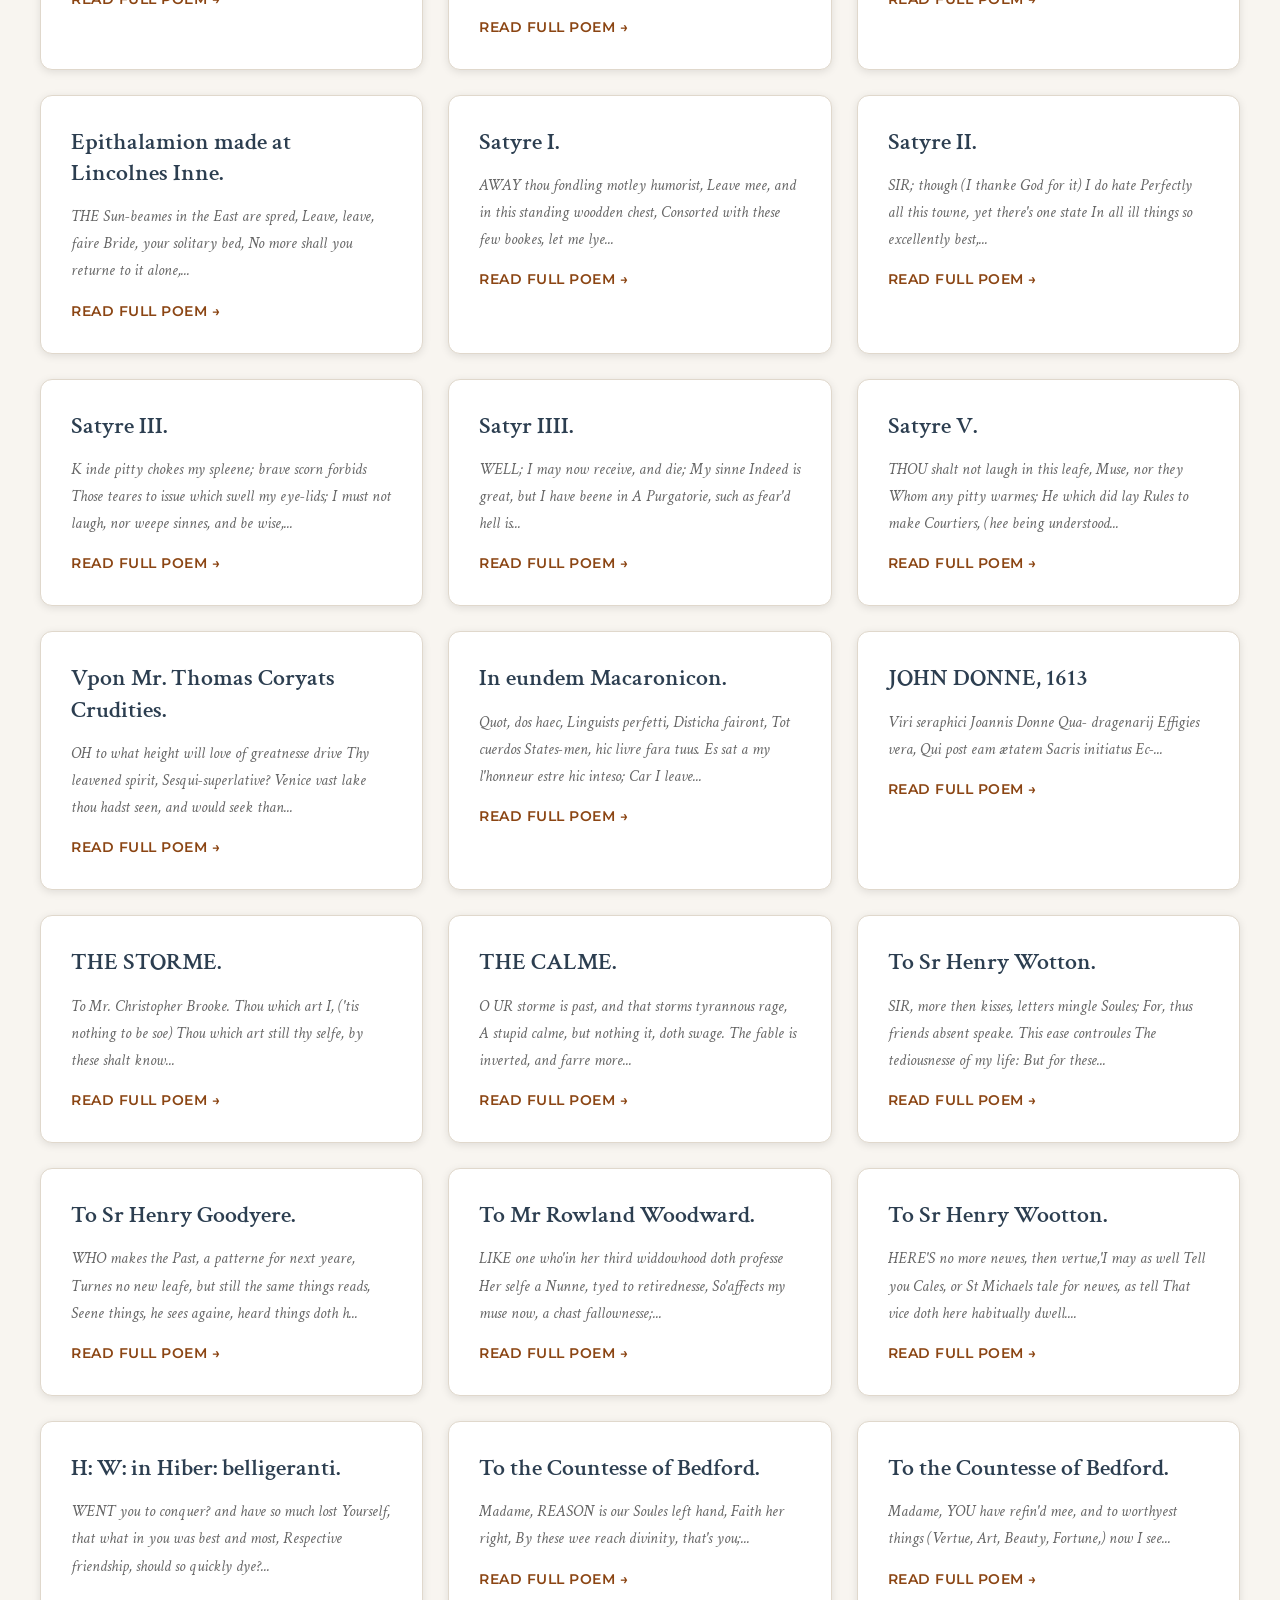
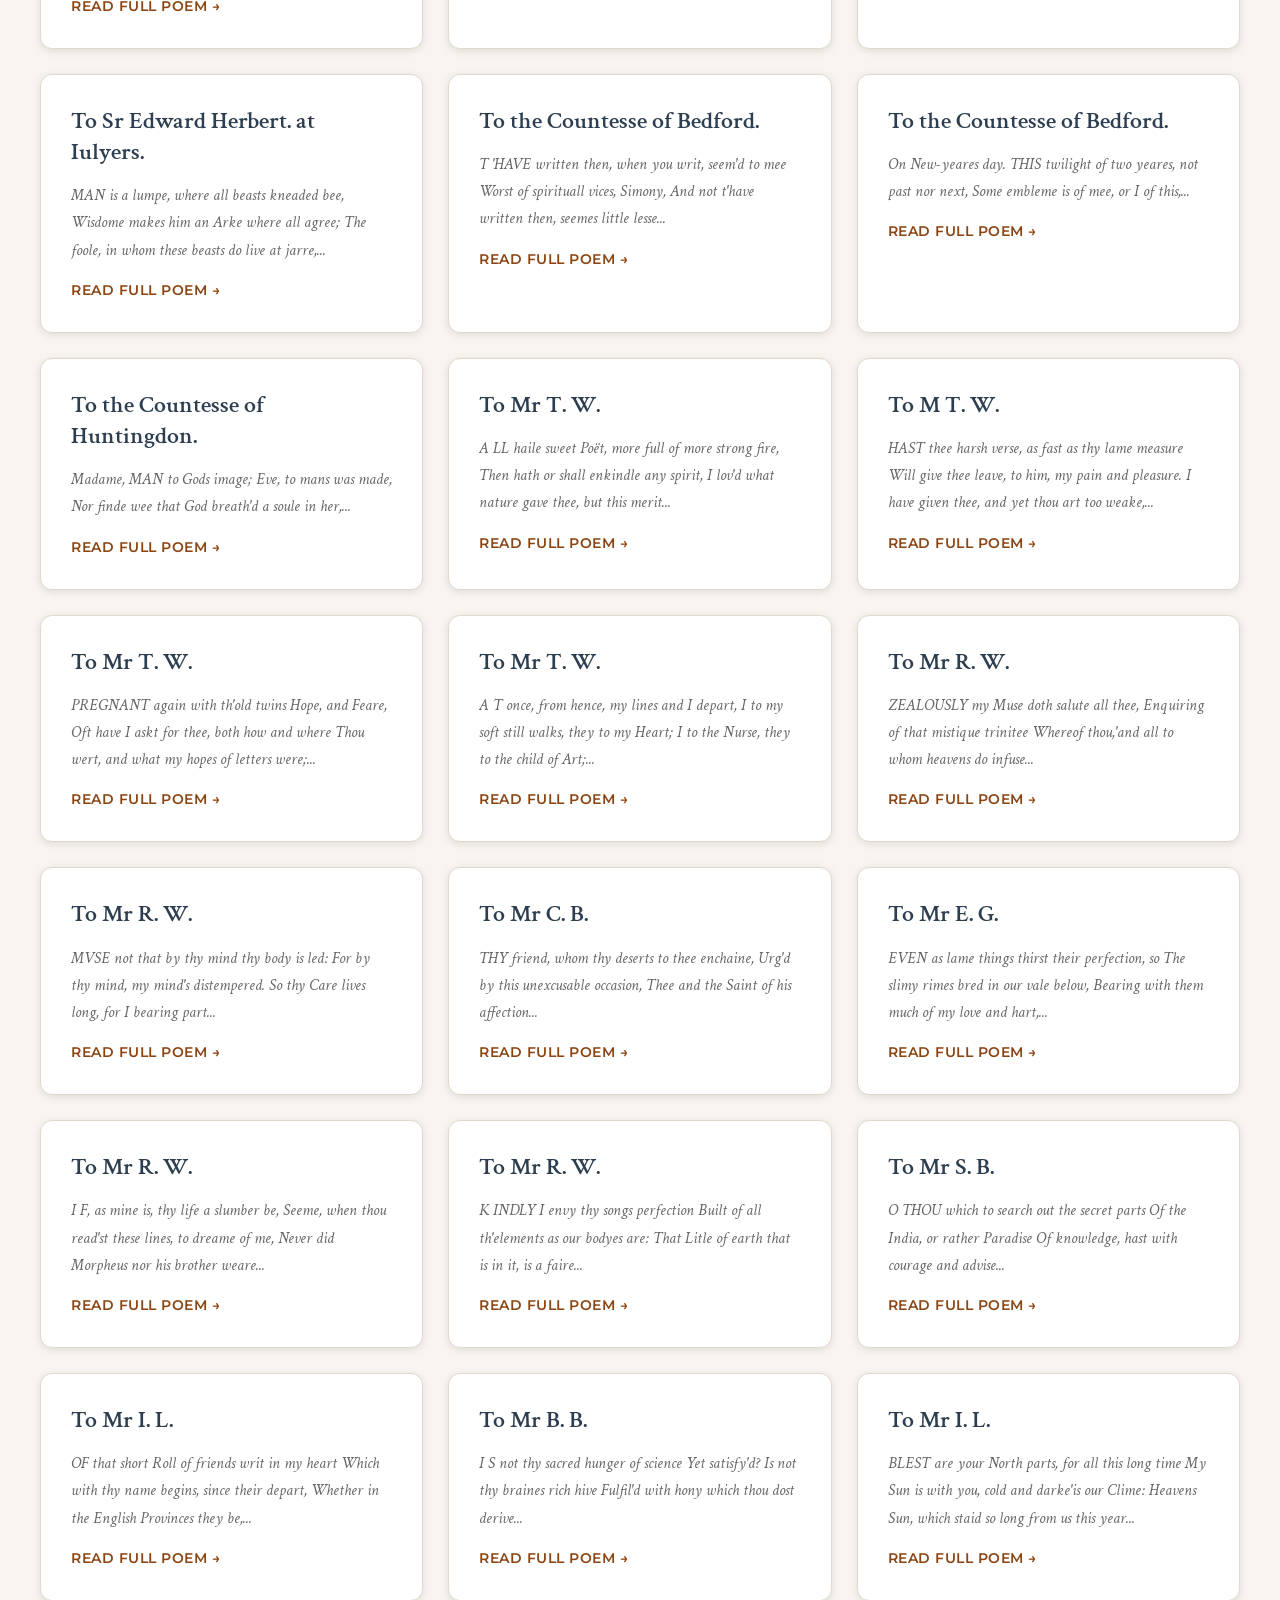
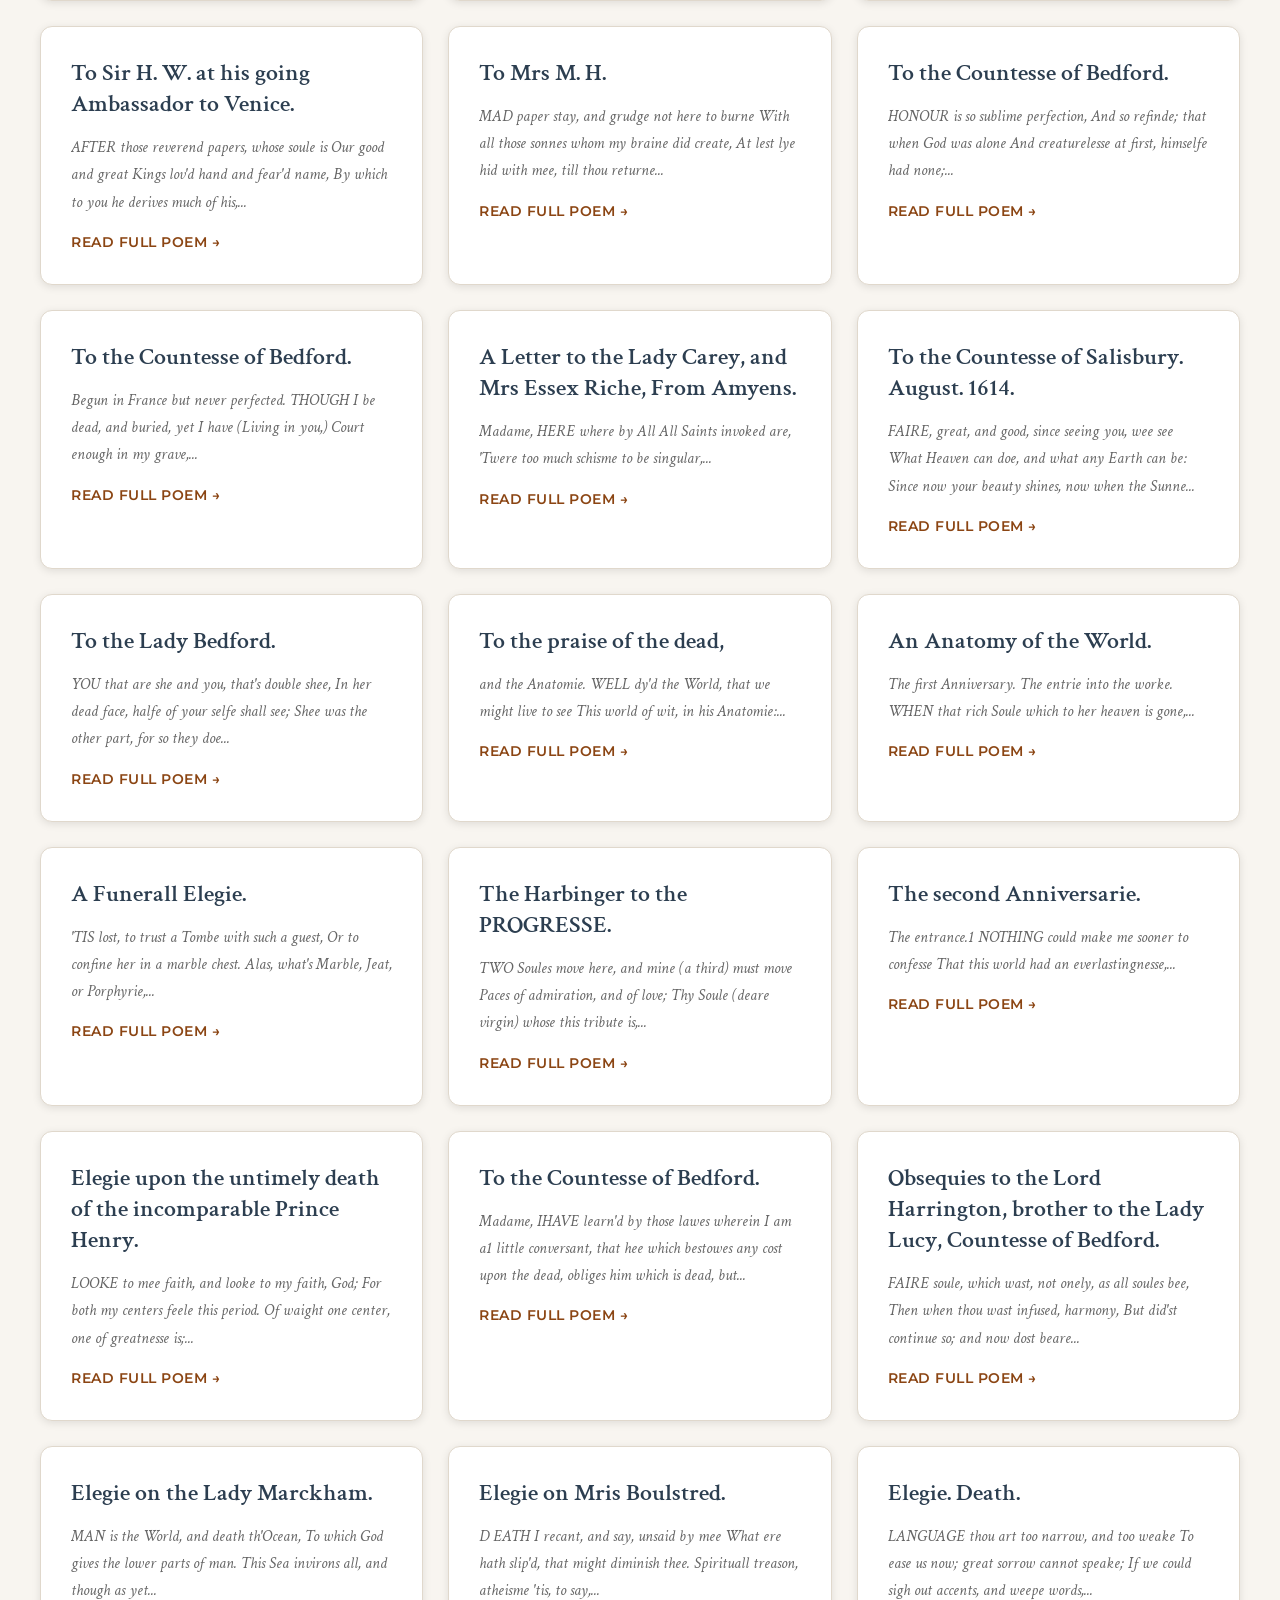
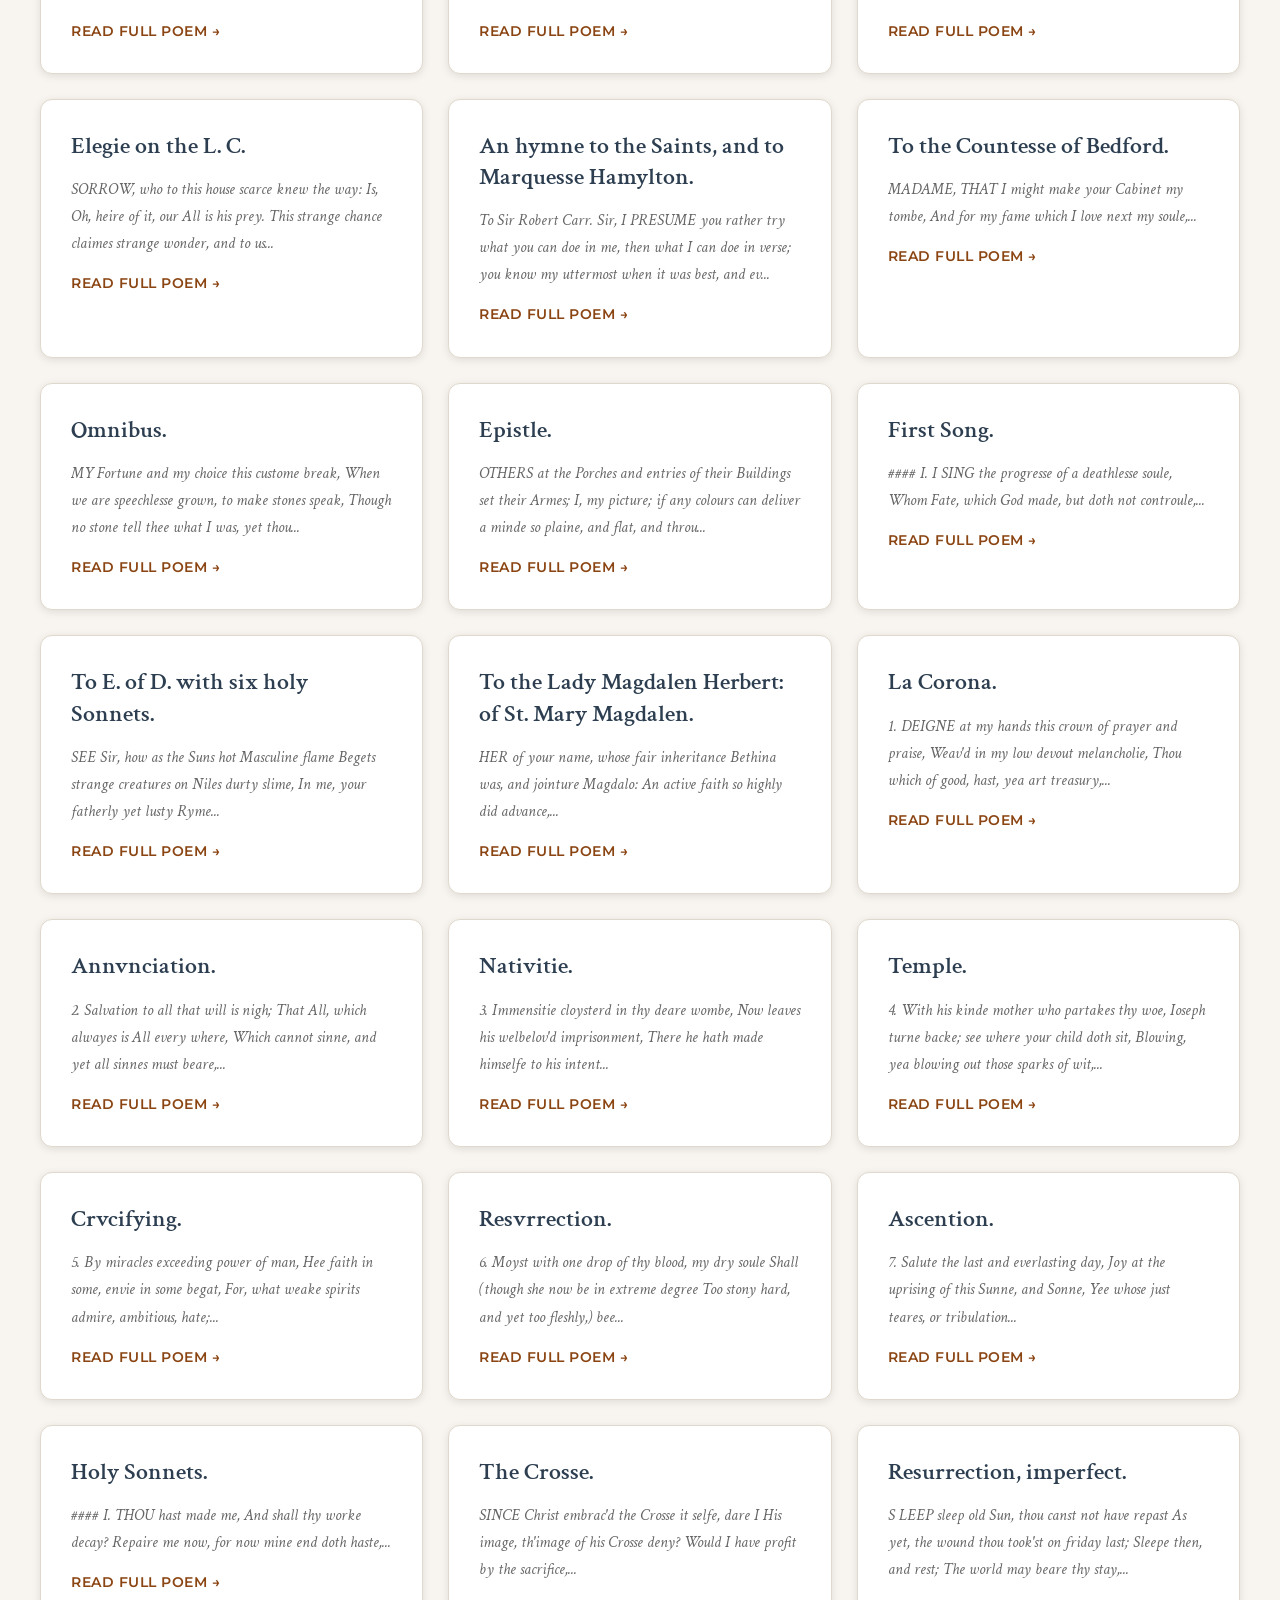
==== commit 05d27002: "Enable concurrent local narration and refresh library imports" ====
--- a/index.html
+++ b/index.html
@@ -5,12 +5,41 @@
     <meta name="viewport" content="width=device-width, initial-scale=1.0">
     <title>The Poems of John Donne</title>
     <link rel="stylesheet" href="styles.css?v=20260911-ak">
+    <link rel="stylesheet" href="library.css">
+    <link rel="stylesheet" href="reader.css">
     <link rel="preconnect" href="https://fonts.googleapis.com">
     <link rel="preconnect" href="https://fonts.gstatic.com" crossorigin>
     <link href="https://fonts.googleapis.com/css2?family=Crimson+Text:ital,wght@0,400;0,600;1,400&family=Montserrat:wght@400;600;700&display=swap" rel="stylesheet">
 </head>
 <body>
-    <div class="container">
+    <nav class="reader-shell-bar" aria-label="Reading room">
+        <a href="library.html" data-reader-route>Reading room <span> / Library</span></a>
+        <div><a href="images.html" target="_blank" rel="noopener">Images ↗</a>
+        <a href="voices.html" target="_blank" rel="noopener">Voices ↗</a>
+        <label class="reader-preview-toggle"><input type="checkbox" data-reader-part-lines checked> Part lines</label>
+        <label class="reader-preview-toggle"><input type="checkbox" data-reader-preview> New reader <small>Preview</small></label></div>
+    </nav>
+    <main id="readerLibrary" class="library-container" hidden>
+        <nav hidden class="library-nav" aria-label="Main navigation">
+            <a href="index.html">Reading room</a>
+            <div><a href="images.html">Images</a><a href="voices.html">Narration voices</a></div>
+        </nav>
+        <header class="library-heading">
+            <p class="library-eyebrow">Your collection</p>
+            <h1>The library</h1>
+            <p>Poetry, stories, and ideas. Find something to spend time with.</p>
+            <a id="continueReading" class="library-continue" href="index.html" hidden></a>
+        </header>
+        <section class="library-controls" aria-label="Browse the library">
+            <label class="library-search">Search the library<input id="librarySearch" type="search" placeholder="Title, author, or translation…" autocomplete="off"></label>
+            <label>Sort by<select id="librarySort"><option value="author">Author</option><option value="title">Title</option><option value="category">Category</option></select></label>
+            <div id="libraryFilters" class="library-filters" role="group" aria-label="Filter by category"></div>
+        </section>
+        <p id="libraryStatus" class="library-status" role="status" aria-live="polite">Loading your library…</p>
+        <div id="libraryGrid" class="library-grid"></div>
+        <button id="libraryReset" class="library-reset" hidden>Clear filters</button>
+    </main>
+    <div class="container" id="readerCollection">
         <header class="header">
             <div class="header-content">
                 <nav id="bookSwitcher" class="book-switcher" aria-label="Choose a collection"></nav>
@@ -119,6 +148,7 @@
                                         <h3 id="poemImagesTitle" class="poem-images-title">Images inspired by the poem</h3>
                                     </div>
                                     <button id="generateImages" class="poem-images-generate" type="button">Generate images</button>
+                                    <button id="stopImages" class="poem-images-generate" type="button" hidden>Stop</button>
                                 </div>
                                 <p id="poemImagesStatus" class="poem-images-status" role="status" aria-live="polite"></p>
                                 <div id="imageKeySetup" class="image-key-setup" hidden>
@@ -151,33 +181,78 @@
                             <section class="poem-audio" aria-labelledby="poemAudioTitle">
                                 <div class="poem-audio-heading">
                                     <div>
-                                        <p class="poem-audio-eyebrow">Gemini narration</p>
+                                        <p id="poemAudioEyebrow" class="poem-audio-eyebrow">Local Qwen3 narration</p>
                                         <h3 id="poemAudioTitle" class="poem-audio-title">Hear the poem aloud</h3>
                                     </div>
                                     <div class="poem-audio-actions">
-                                        <label for="poemVoice">Voice</label>
-                                        <select id="poemVoice">
-                                            <option value="feminine">Feminine · mature</option>
-                                            <option value="masculine">Masculine · smooth</option>
-                                        </select>
-                                        <label id="poemAudioPartLabel" for="poemAudioPart" hidden>Part</label>
-                                        <select id="poemAudioPart" hidden></select>
-                                        <button id="generateAudio" type="button">Read poem</button>
-                                        <button id="playSavedAudio" class="play-saved-audio" type="button" hidden>Play saved reading</button>
-                                        <button id="followReading" class="follow-reading-toggle" type="button" aria-pressed="false">Follow text</button>
-                                        <a id="downloadAudio" class="media-download" download hidden>Download</a>
+                                        <div class="poem-audio-fields">
+                                            <label class="poem-audio-field" for="ttsProvider">
+                                                <span>Narrator</span>
+                                                <select id="ttsProvider">
+                                                    <option value="local">Local · Spark/Qwen</option>
+                                                    <option value="gemini">Gemini · expressive</option>
+                                                </select>
+                                            </label>
+                                            <label class="poem-audio-field" for="poemVoice">
+                                                <span>Voice</span>
+                                                <select id="poemVoice">
+                                                    <option value="feminine">Local voice 1</option>
+                                                    <option value="masculine">Local voice 2</option>
+                                                </select>
+                                            </label>
+                                            <label id="geminiModelField" class="poem-audio-field" for="geminiTtsModel" hidden>
+                                                <span>Gemini model</span>
+                                                <select id="geminiTtsModel">
+                                                    <option value="gemini-3.8-flash-lite-tts">3.8 Flash-Lite TTS · lowest cost</option>
+                                                    <option value="gemini-3.8-flash-tts">3.8 Flash TTS · expressive</option>
+                                                    <option value="gemini-3.1-flash-tts-preview">3.1 Flash TTS</option>
+                                                    <option value="gemini-2.5-flash-preview-tts">2.5 Flash TTS</option>
+                                                </select>
+                                            </label>
+                                            <label id="poemAudioPartLabel" class="poem-audio-field" for="poemAudioPart" hidden>
+                                                <span>Part</span>
+                                                <select id="poemAudioPart"></select>
+                                            </label>
+                                        </div>
+                                        <div class="poem-audio-buttons">
+                                            <button id="refreshLocalVoices" class="play-saved-audio" type="button">Refresh voices</button>
+                                            <span id="localVoiceCatalogStatus" role="status" aria-live="polite"></span>
+                                            <button id="previewGeminiVoice" class="play-saved-audio" type="button" hidden>Preview selected voice</button>
+                                            <button id="playSavedAudio" class="play-saved-audio" type="button" hidden>Play selected part</button>
+                                            <button id="playAllAudio" class="play-saved-audio" type="button" hidden>Play from selected part</button>
+                                            <button id="generateAudio" type="button">Generate selected part</button>
+                                            <button id="generateAllAudio" type="button" hidden>Generate missing parts</button>
+                                            <button id="stitchChapterAudio" class="play-saved-audio" type="button" hidden>Make one chapter file</button>
+                                            <button id="playCompleteChapter" class="play-saved-audio" type="button" hidden>Play complete chapter</button>
+                                            <a id="downloadCompleteChapter" class="media-download" download hidden>Download complete chapter</a>
+                                            <button id="followReading" class="follow-reading-toggle" type="button" aria-pressed="false">Follow text</button>
+                                            <a id="downloadAudio" class="media-download" download hidden>Download</a>
+                                        </div>
+                                        <div id="geminiVoicePreview" hidden>
+                                            <p id="geminiVoicePreviewStatus" role="status"></p>
+                                            <audio id="geminiVoicePreviewPlayer" controls preload="none" hidden aria-label="Selected voice preview"></audio>
+                                        </div>
                                     </div>
                                 </div>
                                 <div id="geminiKeySetup" class="image-key-setup" hidden>
                                     <label for="geminiApiKey">Gemini API key</label>
                                     <div class="image-key-row">
-                                        <input id="geminiApiKey" type="password" autocomplete="off" placeholder="Required for Gemini TTS">
+                                        <input id="geminiApiKey" type="password" autocomplete="off" placeholder="Required for Gemini narration">
                                         <button id="saveGeminiApiKey" type="button">Save key</button>
                                     </div>
-                                    <p>The key stays in this browser and is sent only through the local poetry server.</p>
+                                    <p>The key stays in this browser and is relayed only through the poetry server.</p>
                                 </div>
                                 <p id="poemAudioStatus" class="poem-audio-status">Choose a voice, then generate a reading.</p>
                                 <audio id="poemAudioPlayer" controls preload="none" hidden></audio>
+                                <div id="chapterRecordingPanel" hidden>
+                                    <h3>Chapter recording</h3>
+                                    <p id="chapterRecordingStatus" class="poem-audio-status" role="status"></p>
+                                    <label for="chapterRecordingPart">Saved audio</label>
+                                    <select id="chapterRecordingPart"></select>
+                                    <button id="chapterRecordingPlay" type="button">Play saved recording</button>
+                                    <button id="chapterRecordingStop" type="button" hidden>Stop generation</button>
+                                    <a id="chapterRecordingDownload" class="media-download" download hidden>Download complete chapter</a>
+                                </div>
                             </section>
                             <div id="modalContent" class="modal-poem-content"></div>
                         </div>
@@ -265,6 +340,7 @@
             <p id="bookSourceNote" class="footer-note">
                 The Poems of John Donne, Edited by Herbert J. C. Grierson (1912)
             </p>
+            <p class="build-number" aria-label="Application build 2026.09.02.54">Build 2026.09.02.54</p>
         </footer>
     </div>
 
@@ -273,6 +349,10 @@
         <strong id="audioTimeRemainingValue" class="audio-time-remaining-value">--:--</strong>
     </div>
 
-    <script src="app.js?v=20260911-ak"></script>
+    <script src="shared-images.js"></script>
+    <script src="app.js?v=20261001-saved-recording-assembly"></script>
+    <script src="streaming-tts.js?v=20261001"></script>
+    <script src="reader.js?v=20261001-saved-recording-assembly"></script>
+    <script src="chapter-recordings.js?v=20260930-stop-narration"></script>
 </body>
 </html>
--- a/styles.css
+++ b/styles.css
@@ -72,6 +72,13 @@
 }
 
 /* Header */
+.build-number {
+    margin-top: 10px;
+    color: var(--text-light);
+    font: 600 0.62rem/1 var(--font-sans);
+    letter-spacing: 0.06em;
+}
+
 .header {
     background: linear-gradient(135deg, var(--primary-color) 0%, var(--secondary-color) 100%);
     color: white;
@@ -1628,6 +1635,17 @@
     font-size: 0.65rem;
 }
 
+.poem-image-prompt {
+    margin: 0;
+    padding: 12px;
+    border-top: 1px solid var(--border-color);
+    color: var(--text-color);
+    font: 0.8rem/1.6 var(--font-sans);
+    white-space: pre-wrap;
+    overflow-wrap: anywhere;
+    user-select: text;
+}
+
 .poem-audio {
     margin-bottom: 30px;
     padding: 16px 18px;
@@ -1637,10 +1655,10 @@
 }
 
 .poem-audio-heading {
-    display: flex;
-    align-items: center;
-    justify-content: space-between;
-    gap: 18px;
+    display: grid;
+    grid-template-columns: minmax(150px, 0.55fr) minmax(420px, 1.45fr);
+    align-items: start;
+    gap: 18px 28px;
 }
 
 .poem-audio-eyebrow {
@@ -1661,16 +1679,36 @@
 }
 
 .poem-audio-actions {
-    display: flex;
-    align-items: center;
+    display: grid;
+    min-width: 0;
+    gap: 10px;
+}
+
+.poem-audio-fields {
+    display: grid;
+    grid-template-columns: repeat(2, minmax(160px, 1fr));
     gap: 8px;
 }
 
-.poem-audio-actions label {
+.poem-audio-field {
+    display: grid;
+    min-width: 0;
+    gap: 4px;
+}
+
+.poem-audio-field span {
     color: var(--text-light);
     font-family: var(--font-sans);
     font-size: 0.68rem;
     font-weight: 700;
+}
+
+.poem-audio-buttons {
+    display: flex;
+    align-items: center;
+    justify-content: flex-end;
+    flex-wrap: wrap;
+    gap: 8px;
 }
 
 .poem-audio-actions select,
@@ -1684,6 +1722,11 @@
     font-size: 0.72rem;
 }
 
+.poem-audio-actions select {
+    width: 100%;
+    min-width: 0;
+}
+
 .poem-audio-actions button {
     border-color: var(--secondary-color);
     background: var(--secondary-color);
@@ -1733,6 +1776,14 @@
     text-underline-offset: 3px;
 }
 
+.media-delete {
+    color: #8b2f29;
+}
+
+.media-delete:hover {
+    color: #641f1a;
+}
+
 .media-download:focus-visible {
     outline: 3px solid rgba(212, 175, 55, 0.48);
     outline-offset: 2px;
@@ -1786,10 +1837,42 @@
     align-items: baseline;
 }
 
+.narration-part-marker {
+    display: flex;
+    grid-column: 1 / -1;
+    align-items: center;
+    gap: 0.55rem;
+    margin: 1.45rem 0 0.55rem;
+    color: color-mix(in srgb, var(--text-light) 72%, transparent);
+    font: 600 0.58rem/1 var(--font-sans);
+    letter-spacing: 0.08em;
+    text-transform: uppercase;
+}
+
+.narration-part-marker::before,
+.narration-part-marker::after {
+    content: '';
+    height: 1px;
+    background: color-mix(in srgb, var(--border-color) 65%, transparent);
+}
+
+.narration-part-marker::before {
+    width: 2.25rem;
+}
+
+.narration-part-marker::after {
+    flex: 1;
+}
+
+.narration-part-marker b {
+    color: color-mix(in srgb, var(--secondary-color) 68%, var(--text-light));
+    font-weight: 700;
+}
+
 .modal-poem-content.is-following-reading .poem-line.is-reading-current::before {
     content: '';
     position: absolute;
-    top: -1.65em;
+    top: calc(var(--reading-row-offset, 0px) - 1.65em);
     left: 0.55rem;
     width: 3px;
     height: 5.2em;
@@ -2746,18 +2829,29 @@
         font-size: 0.65rem;
     }
 
-    .poem-audio-heading,
-    .poem-audio-actions {
-        align-items: stretch;
-        flex-direction: column;
+    .poem-audio-heading {
+        grid-template-columns: 1fr;
+        gap: 12px;
     }
 
     .poem-audio-actions {
         margin-top: 6px;
     }
 
-    .poem-audio-actions label {
-        display: none;
+    .poem-audio-fields {
+        grid-template-columns: 1fr;
+    }
+
+    .poem-audio-buttons {
+        align-items: stretch;
+        justify-content: stretch;
+        flex-direction: column;
+    }
+
+    .poem-audio-buttons button,
+    .poem-audio-buttons .media-download {
+        width: 100%;
+        text-align: center;
     }
 
     .chat-hint {
--- a/library.css
+++ b/library.css
@@ -0,0 +1,32 @@
+.library-container { max-width: 1200px; margin: auto; padding: 0 28px 64px; }
+.library-nav { display: flex; justify-content: space-between; gap: 20px; padding: 25px 0; border-bottom: 1px solid var(--border-color); font-size: .8rem; }
+.library-nav div { display: flex; gap: 24px; }
+.library-nav a { color: var(--primary-color); text-decoration: none; }
+.library-heading { padding: 56px 0 36px; }
+.library-eyebrow, .library-card-label { text-transform: uppercase; letter-spacing: .13em; font-size: .65rem; font-weight: 700; color: var(--secondary-color); }
+.library-heading h1 { font: 600 clamp(3rem, 7vw, 4.5rem)/1.1 var(--font-serif); color: var(--primary-color); margin: 12px 0; }
+.library-heading > p:last-of-type { color: var(--text-light); font-size: .9rem; }
+.library-continue { display: inline-block; margin-top: 22px; color: var(--secondary-color); font-size: .8rem; }
+.library-continue[hidden] { display: none; }
+.library-controls { display: flex; flex-wrap: wrap; gap: 18px; }
+.library-controls label { display: grid; gap: 7px; font-size: .72rem; font-weight: 600; }
+.library-search { flex: 1; min-width: 220px; }
+.library-controls input, .library-controls select { width: 100%; padding: 13px 16px; border: 1px solid var(--border-color); border-radius: 6px; background: white; color: var(--text-color); font: 400 .85rem var(--font-sans); }
+.library-filters { display: flex; flex-wrap: wrap; gap: 8px; flex-basis: 100%; }
+.library-filters button, .library-reset { border: 1px solid var(--border-color); border-radius: 30px; padding: 9px 16px; background: transparent; font: 600 .72rem var(--font-sans); cursor: pointer; color: var(--primary-color); }
+.library-filters button[aria-pressed="true"] { background: var(--primary-color); color: white; border-color: var(--primary-color); }
+.library-status { margin: 27px 0 16px; color: var(--text-light); font-size: .75rem; }
+.library-grid { display: grid; grid-template-columns: repeat(3, minmax(0, 1fr)); gap: 20px; }
+.library-card { display: flex; flex-direction: column; align-items: flex-start; padding: 26px; background: var(--card-bg); border: 1px solid var(--border-color); border-top: 4px solid var(--secondary-color); border-radius: 6px; }
+.library-card[data-category="Fiction"] { border-top-color: #516449; }
+.library-card[data-category="Nonfiction"] { border-top-color: #52697c; }
+.library-card[data-category="Drama"] { border-top-color: #806074; }
+.library-card[data-category="Personal"] { border-top-color: #b28b35; }
+.library-card h2 { font: 600 1.7rem/1.15 var(--font-serif); margin: 18px 0 10px; color: var(--primary-color); }
+.library-author { font-size: .78rem; font-weight: 600; }
+.library-edition { font-size: .75rem; color: var(--text-light); margin: 12px 0 26px; }
+.library-open { margin-top: auto; color: var(--secondary-color); font-size: .75rem; font-weight: 600; text-underline-offset: 4px; }
+.library-reset { margin-top: 20px; }
+.library-container :focus-visible { outline: 3px solid var(--accent-color); outline-offset: 4px; }
+@media (max-width: 900px) { .library-grid { grid-template-columns: repeat(2, minmax(0, 1fr)); } }
+@media (max-width: 560px) { .library-container { padding: 0 18px 40px; } .library-grid { grid-template-columns: 1fr; } .library-nav { flex-wrap: wrap; } .library-heading { padding-top: 32px; } }
--- a/reader.css
+++ b/reader.css
@@ -0,0 +1,199 @@
+/* Shared shell. The literary presentation stays opt-in. */
+[hidden] { display: none !important; }
+.reader-shell-bar { display:flex; align-items:center; justify-content:space-between; gap:16px; min-height:64px; padding:12px 28px; border-bottom:1px solid var(--border-color); background:var(--bg-color); font-size:.78rem; position:relative; z-index:1050; }
+.reader-shell-bar a { color:var(--primary-color); text-decoration:none; }
+.reader-shell-bar > a { font:600 1.35rem var(--font-serif); }
+.reader-shell-bar > div { display:flex; align-items:center; gap:22px; }
+.reader-preview-toggle { display:inline-flex; align-items:center; gap:8px; cursor:pointer; font:500 .75rem var(--font-sans); color:var(--text-color); }
+.reader-preview-toggle input { accent-color:var(--secondary-color); width:16px; height:16px; }
+.reader-preview-toggle small { border:1px solid var(--border-color); border-radius:4px; padding:2px 5px; }
+.reader-tools { display:flex; justify-content:space-between; flex-wrap:wrap; gap:16px; margin-bottom:24px; }
+.reader-entry-nav, .reader-tools-options { display:flex; align-items:center; gap:10px; flex-wrap:wrap; }
+.reader-tools button, .reader-listen button, .reader-part-heading button, .reader-player button, .reader-queue button, #readerResume, .reader-generate-dialog button, #chapterRecordingPlay { border:1px solid var(--border-color); color:var(--primary-color); background:var(--card-bg); padding:9px 13px; border-radius:6px; cursor:pointer; font:500 .75rem/1.4 var(--font-sans); min-height:40px; }
+.reader-tools button:disabled, .reader-player button:disabled { opacity:.45; cursor:default; }
+.reader-tools details { position:relative; font-size:.8rem; }
+.reader-tools summary, .reader-audio-settings > summary, .reader-player-more summary { cursor:pointer; padding:10px 0; color:var(--secondary-color); }
+.reader-appearance-fields { position:absolute; z-index:30; right:0; width:260px; padding:20px; border:1px solid var(--border-color); border-radius:8px; background:var(--card-bg); box-shadow:var(--shadow-hover); display:grid; gap:14px; }
+.reader-appearance-fields label { display:grid; grid-template-columns:1fr auto; gap:6px; }
+.reader-appearance-fields input, .reader-appearance-fields select { grid-column:1/-1; width:100%; }
+.reader-appearance-fields select, #readerPartSelect { color:var(--text-color); background:var(--card-bg); border:1px solid var(--border-color); padding:8px; border-radius:4px; }
+.reader-listen, .reader-part-progress, #readerAppearance { display:none; }
+.reader-audio-settings:not([open]) > :not(summary) { display:none; }
+body:not(.reader-preview) .reader-audio-settings > summary { display:none; }
+body:not(.reader-preview) .reader-audio-settings:not([open]) > :not(summary) { display:block; }
+/* details hides descendants natively; use an always-open legacy disclosure. */
+.reader-player { position:fixed; z-index:1200; bottom:0; left:0; right:0; display:grid; grid-template-columns:minmax(140px,1fr) auto minmax(220px,1fr); align-items:center; gap:8px 22px; padding:14px 28px calc(14px + env(safe-area-inset-bottom)); border-top:1px solid var(--border-color); background:var(--card-bg); box-shadow:0 -3px 18px #00000012; }
+.reader-player-title { display:grid; gap:3px; min-width:0; }
+.reader-player-title strong { font:600 1.1rem var(--font-serif); white-space:nowrap; overflow:hidden; text-overflow:ellipsis; }
+.reader-player-title span { font-size:.67rem; color:var(--text-light); }
+.reader-player-controls { display:flex; align-items:center; gap:8px; }
+.reader-player audio { width:100%; height:38px; }
+.reader-player-more { position:relative; font-size:.72rem; }
+.reader-player-more[open] { display:flex; }
+#readerPlayerStatus { grid-column:1/-1; font-size:.72rem; color:var(--secondary-color); }
+#readerPlayerStatus:empty { display:none; }
+.reader-has-player { padding-bottom:150px; }
+.reader-has-player .modal { padding-bottom:145px; }
+.reader-has-player .audio-time-remaining { display:none; }
+.reader-queue { position:relative; margin:24px auto 160px; max-width:1100px; padding:16px; border:1px solid var(--border-color); background:var(--card-bg); border-radius:8px; }
+.reader-queue-row { display:flex; gap:12px; align-items:center; flex-wrap:wrap; padding:8px 0; font-size:.75rem; }
+.reader-queue-row > span { flex:1; min-width:180px; }
+.reader-generate-dialog { position:fixed; inset:0; margin:auto; max-width:540px; width:calc(100% - 32px); border:1px solid var(--border-color); border-radius:12px; padding:28px; color:var(--text-color); background:var(--card-bg); }
+.reader-generate-dialog::backdrop { background:#16221cb3; }
+.reader-generate-dialog h2 { font:600 2rem var(--font-serif); margin-bottom:12px; }
+.reader-generate-dialog p { font-size:.88rem; line-height:1.7; margin-bottom:22px; }
+.reader-generate-dialog > div { display:flex; flex-wrap:wrap; gap:10px; }
+.reader-generate-dialog button:first-child { background:var(--primary-color); color:var(--card-bg); }
+body :is(.reader-tools,.reader-player,.reader-part-progress,.reader-listen,.reader-shell-bar,.reader-generate-dialog) :focus-visible { outline:3px solid var(--secondary-color); outline-offset:3px; }
+/* Paper, ink, and muted green. Theme tokens also cover Library and Discuss. */
+.reader-preview { --bg-color:#f6f4ef; --card-bg:#fdfcf8; --primary-color:#263b32; --secondary-color:#4b634e; --text-color:#2e342f; --text-light:#606760; --border-color:#d8ddd3; --accent-color:#526a50; }
+.reader-preview[data-reader-theme='sepia'] { --bg-color:#eee4ce; --card-bg:#f7edd9; --primary-color:#4a3b2a; --secondary-color:#745535; --text-color:#403427; --text-light:#6a5943; --border-color:#cdbd9c; }
+.reader-preview[data-reader-theme='dark'] { --bg-color:#191e1b; --card-bg:#222924; --primary-color:#e1e7dc; --secondary-color:#afc7a5; --text-color:#dce3d7; --text-light:#b3bfb0; --border-color:#465144; --accent-color:#afc7a5; color-scheme:dark; }
+.reader-preview .header { padding:40px 0 28px; }
+.reader-preview .title { font-size:clamp(2.1rem,5vw,3.7rem); letter-spacing:-.025em; }
+.reader-preview .description { max-width:64ch; font-size:.88rem; }
+.reader-preview .modal { top:64px; height:calc(100dvh - 64px); padding:0; background:var(--bg-color); z-index:1000; }
+.reader-preview .modal-content { max-width:1500px; width:100%; height:100%; max-height:none; border-radius:0; box-shadow:none; animation:none; margin:auto; grid-template-rows:auto auto minmax(0,1fr); }
+.reader-preview.reader-has-player .modal { height:calc(100dvh - 64px - 120px - env(safe-area-inset-bottom)); }
+.reader-preview .modal-tabs { background:var(--bg-color); box-shadow:none; border-color:var(--border-color); padding:10px 64px 10px 24px; }
+.reader-preview .modal-tab { text-transform:none; letter-spacing:0; font-weight:500; }
+.reader-preview .modal-tab.is-active { box-shadow:none; background:var(--card-bg); border-bottom:2px solid var(--secondary-color); }
+.reader-preview .modal-poem-name { text-transform:none; letter-spacing:0; padding:8px 28px; }
+.reader-preview .modal-close { top:8px; color:var(--text-light); }
+.reader-preview .modal-body { padding:28px clamp(20px,5vw,72px) 80px; }
+.reader-preview .modal-title { max-width:var(--reader-width); margin:0 auto 24px; font:600 clamp(2rem,4vw,3rem)/1.18 var(--font-serif); color:var(--primary-color); }
+.reader-preview .modal-poem-content { max-width:var(--reader-width); margin:0 auto; font-size:var(--reader-size); line-height:var(--reader-leading); color:var(--text-color); }
+.reader-preview .modal-poem-content .poem-line { line-height:inherit; }
+.reader-preview .poem-audio { max-width:var(--reader-width); margin:0 auto 36px; background:transparent; border:0; padding:0 0 20px; border-bottom:1px solid var(--border-color); }
+.reader-preview .reader-listen { display:flex; align-items:center; gap:14px; font-size:.75rem; color:var(--text-light); }
+.reader-preview .reader-listen button { background:var(--primary-color); color:var(--card-bg); padding:10px 24px; }
+.reader-preview .reader-part-progress, .reader-preview #readerAppearance { display:block; }
+.reader-preview .reader-part-progress { margin:20px 0 8px; }
+.reader-part-heading { display:flex; align-items:center; gap:10px; flex-wrap:wrap; font-size:.72rem; }
+.reader-part-heading > strong { margin-right:auto; }
+.reader-parts { display:flex; gap:6px; overflow:auto; padding:12px 3px; scrollbar-width:thin; }
+.reader-part { flex-shrink:0; border:1px solid var(--border-color); background:var(--card-bg); color:var(--text-light); padding:8px 10px; border-radius:5px; font-size:.68rem; cursor:pointer; min-height:38px; }
+.reader-part[data-state='saved'] { border-bottom:3px solid var(--secondary-color); color:var(--primary-color); }
+.reader-part[data-state='failed'] { border-bottom:3px solid #b84835; }
+.reader-part[data-state='generating'], .reader-part[data-state='retrying'] { border-bottom:3px solid #ae8827; }
+.reader-part[aria-pressed='true'] { outline:2px solid var(--secondary-color); outline-offset:-2px; }
+#readerProgress { font-size:.75rem; color:var(--text-light); }
+.reader-generation-progress { margin:12px 0; padding:12px; border:1px solid var(--border-color); border-radius:6px; font-size:.8rem; overflow-wrap:anywhere; }
+.reader-generation-progress progress { display:block; width:100%; height:12px; margin:8px 0; accent-color:var(--primary-color); }
+.reader-generation-progress p { margin:0; color:var(--text-light); }
+.reader-generation-dots { display:flex; flex-wrap:wrap; gap:6px; margin:10px 0; }
+.reader-generation-dot { display:inline-flex; align-items:center; justify-content:center; min-width:28px; height:28px; padding:0 3px; border-radius:50%; border:2px solid transparent; background:#5d6470; color:#fff; font:600 11px/1 var(--font-sans); }
+.reader-generation-dot[data-state='done'] { background:#257345; }
+.reader-generation-dot[data-state='generating'] { background:#205daa; border-color:#fff; outline:2px solid #205daa; }
+.reader-generation-dot[data-state='retrying'] { background:#8a5900; border-style:dashed; border-color:#ffe1a3; }
+.reader-generation-dot[data-state='failed'] { background:#b02c35; border-radius:5px; }
+.reader-generation-dot[data-state='unknown'], .reader-generation-dot[data-state='connecting'] { background:transparent; color:var(--text-color); border-color:var(--text-light); border-style:dotted; }
+.reader-generation-legend { display:flex; flex-wrap:wrap; gap:6px 14px; margin-bottom:10px; font-size:.72rem; }
+.reader-generation-legend span::before { content:''; display:inline-block; width:9px; height:9px; border-radius:50%; margin-right:5px; background:#5d6470; }
+.reader-generation-legend [data-state='done']::before { background:#257345; }
+.reader-generation-legend [data-state='generating']::before { background:#205daa; }
+.reader-generation-legend [data-state='retrying']::before { background:#8a5900; }
+.reader-generation-legend [data-state='failed']::before { background:#b02c35; border-radius:2px; }
+.reader-preview .reader-audio-settings { font-size:.8rem; }
+.reader-preview .reader-audio-settings[open] { margin-top:18px; }
+.reader-preview .poem-audio-title { font-size:1.2rem; }
+.reader-preview .poem-audio :is(select,button), .reader-preview :is(.search-input,.chat-input,.library-controls input,.library-controls select,.chat-history,.chat-message,.chat-header,.chat-form,.image-styles) { background:var(--card-bg); color:var(--text-color); border-color:var(--border-color); }
+.reader-preview .reader-listen button { background:var(--primary-color); color:var(--card-bg); }
+.reader-preview .chat-panel { background:var(--card-bg); border-color:var(--border-color); }
+.reader-preview .chat-title { color:var(--primary-color); }
+.reader-preview .reader-contents { display:block; max-width:980px; margin:auto; }
+.reader-contents-section { margin-bottom:38px; }
+.reader-contents-section h2 { font:600 1.6rem var(--font-serif); margin-bottom:12px; padding-bottom:10px; border-bottom:1px solid var(--border-color); }
+.reader-contents-section ol { list-style:none; }
+.reader-contents-section a { display:flex; align-items:center; justify-content:space-between; gap:15px; padding:14px 10px; border-bottom:1px solid var(--border-color); color:var(--text-color); text-decoration:none; font:400 1.25rem var(--font-serif); }
+.reader-contents-section a:hover, .reader-contents-section a[aria-current] { background:var(--card-bg); color:var(--secondary-color); }
+.reader-bookmark { flex-shrink:0; font:500 .65rem var(--font-sans); color:var(--secondary-color); }
+@media (min-width:1100px) {
+    .reader-preview .modal-content[data-modal-tab='discuss'] .modal-layout { display:grid; grid-template-columns:minmax(0,3fr) minmax(360px,2fr); }
+    .reader-preview .modal-content[data-modal-tab='discuss'] .poem-panel { display:block; }
+    .reader-preview .modal-content[data-modal-tab='discuss'] .poem-images { display:none; }
+    .reader-preview .modal-content[data-modal-tab='discuss'] .chat-panel { height:100%; min-height:0; }
+    .reader-preview .modal-content[data-modal-tab='discuss'] .modal-body { padding-inline:28px; }
+    .reader-player-more { display:contents; }
+    .reader-player-more summary { display:none; }
+    .reader-player-more:not([open]) > :not(summary) { display:inline-block; }
+}
+@media (max-width:767px) {
+    .reader-shell-bar { padding:10px 16px; gap:8px; }
+    .reader-shell-bar > a { font-size:1.1rem; }
+    .reader-shell-bar > a span, .reader-shell-bar > div > a, .reader-preview-toggle small { display:none; }
+    .reader-player { padding:10px 16px calc(10px + env(safe-area-inset-bottom)); grid-template-columns:minmax(0,1fr) auto; gap:7px; }
+    .reader-player audio { grid-column:1/-1; height:32px; }
+    .reader-player-title strong { font-size:1rem; }
+    .reader-player-title span { font-size:.6rem; }
+    .reader-player-controls { gap:5px; }
+    .reader-player button { padding:7px; font-size:.65rem; min-height:36px; }
+    .reader-player-more[open] { position:absolute; bottom:100%; right:12px; padding:12px; border:1px solid var(--border-color); background:var(--card-bg); border-radius:8px; }
+    .reader-preview .modal { top:64px !important; height:calc(100dvh - 64px) !important; }
+    .reader-preview.reader-has-player .modal { height:calc(100dvh - 64px - 150px - env(safe-area-inset-bottom)) !important; }
+    .reader-preview .modal-content { height:100%; max-height:100%; grid-template-rows:auto auto minmax(0,1fr); }
+    .reader-preview .modal-tabs { position:relative; order:initial; padding:8px 48px 8px 8px; }
+    .reader-preview .modal-poem-name { display:block; padding:6px 16px; }
+    .reader-preview .modal-layout { order:initial; height:100%; }
+    .reader-preview .modal-body { padding:20px 18px 70px; }
+    .reader-preview .modal-poem-content { font-size:var(--reader-size); }
+    .reader-tools { gap:12px; }
+    .reader-entry-nav { width:100%; justify-content:space-between; }
+    .reader-tools-options { justify-content:space-between; width:100%; }
+    .reader-preview .reader-audio-settings .poem-audio-fields { grid-template-columns:1fr; }
+}
+@media (prefers-reduced-motion:reduce) { .reader-preview *, .reader-player * { scroll-behavior:auto !important; animation:none !important; transition:none !important; } }
+/* Keep the close action above the tab strip's stacking context. */
+.modal-close { z-index:30; }
+.reader-preview .header { background:transparent; color:var(--text-color); border-bottom:1px solid var(--border-color); border-radius:0; box-shadow:none; }
+.reader-preview .title { color:var(--primary-color); text-shadow:none; }
+.reader-preview :is(.subtitle,.description) { color:var(--text-light); opacity:1; }
+.reader-preview .book-switch { color:var(--secondary-color); }
+.reader-preview .book-switcher { background:var(--card-bg); border-color:var(--border-color); }
+.reader-preview :is(.recent-poem-link,.chat-suggestion,.chat-message-content,.chat-message-bubble,.chat-attachment,.chat-history-item,.chat-history-item button,.chat-response-listen,.image-key-setup,.image-steer,.image-style) { background:var(--card-bg); color:var(--text-color); border-color:var(--border-color); }
+.reader-preview :is(.chat-send,.random-poem:not(.random-poem--secondary)) { background:var(--primary-color); color:var(--card-bg); }
+.reader-preview .chat-toggle-track { background:var(--border-color); }
+.reader-preview .chat-toggle-input:checked + .chat-toggle-track { background:var(--secondary-color); }
+.reader-preview .random-poem--secondary { color:var(--secondary-color); background:var(--card-bg); }
+.reader-preview .chat-status[data-state='error'], .reader-preview .poem-audio-status[data-state='error'] { color:var(--secondary-color); }
+body { padding-top:64px; }
+.reader-shell-bar { position:fixed; top:0; left:0; right:0; }
+.reader-preview .chat-message-body { background:var(--bg-color); color:var(--text-color); }
+.reader-preview .chat-message--user .chat-message-body { background:var(--primary-color); color:var(--card-bg); }
+.reader-preview .modal, .reader-preview.reader-has-player .modal { height:calc(var(--reader-viewport,100dvh) - 64px - var(--reader-player-height,0px)) !important; padding:0; }
+@media (min-width:1100px) { .reader-preview .modal-content[data-modal-tab='discuss'] .modal-title { font-size:2.15rem; } }
+@media (max-width:767px) {
+    .reader-preview .modal-tabs { grid-row:1; min-height:54px; align-self:stretch; border-top:0; }
+    .reader-preview .modal-poem-name { grid-row:2; }
+    .reader-preview .modal-layout { grid-row:3; }
+}
+.reader-preview .reader-tools { position:sticky; top:0; z-index:12; background:var(--card-bg); padding-block:10px; }
+.reader-tools-options > .reader-preview-toggle:has([data-reader-preview]) { display:none; }
+.reader-part-progress > summary { font-size:.75rem; color:var(--secondary-color); cursor:pointer; padding-block:8px; }
+@media (max-width:767px) {
+    .reader-tools { flex-wrap:nowrap; gap:8px; margin-bottom:18px; }
+    .reader-entry-nav { width:auto; gap:6px; }
+    .reader-tools-options { width:auto; margin-left:auto; }
+    .reader-tools button { padding:8px; font-size:.68rem; }
+    .reader-tools #readerAppearance { font-size:.68rem; }
+    .reader-preview .modal-title { font-size:1.85rem; }
+    .reader-preview .reader-part-progress { margin-top:8px; }
+}
+.reader-queue-jump { padding:6px 9px; border:1px solid var(--border-color); border-radius:5px; background:var(--card-bg); color:var(--secondary-color); cursor:pointer; font:500 .7rem var(--font-sans); white-space:nowrap; }
+@media (max-width:767px) { .reader-shell-bar > div { gap:10px; } }
+.reader-hide-part-lines .narration-part-marker { display:none; }
+.reader-saved-recordings { display:grid; gap:10px; margin:16px 0; padding:14px; border:1px solid var(--border-color); border-radius:6px; font:500 .75rem/1.5 var(--font-sans); }
+.reader-saved-recordings p { margin:0; }
+.reader-saved-recordings label { display:grid; gap:6px; min-width:0; }
+.reader-saved-recordings select { width:100%; min-width:0; padding:8px; color:var(--text-color); background:var(--card-bg); }
+.reader-saved-recordings button { cursor:pointer; padding:8px 12px; border:1px solid var(--border-color); border-radius:5px; color:var(--primary-color); background:var(--card-bg); }
+.reader-saved-recordings button:disabled { opacity:.5; cursor:default; }
+.reader-find { display:flex; align-items:center; flex-wrap:wrap; gap:8px; padding:8px 0; font:500 .75rem/1.4 var(--font-sans); }
+.reader-find input { flex:1; min-width:120px; padding:8px; color:var(--text-color); background:var(--card-bg); border:1px solid var(--border-color); border-radius:5px; }
+.reader-find button { padding:8px 10px; cursor:pointer; color:var(--primary-color); background:var(--card-bg); border:1px solid var(--border-color); border-radius:5px; }
+.reader-find button:disabled { opacity:.5; cursor:default; }
+.reader-find-match { color:#211900; background:#ffe396; }
+.reader-find-match.is-current { color:#211900; background:#ffb84d; outline:2px solid #805300; }
+.reader-playback-speed { display:inline-flex; align-items:center; gap:6px; font:500 .75rem var(--font-sans); }
+.reader-playback-speed select { padding:8px; border:1px solid var(--border-color); border-radius:5px; background:var(--card-bg); color:var(--primary-color); }
+#readerDuplicateVersions { max-height:180px; overflow:auto; padding-left:20px; margin:0 0 18px; font-size:.8rem; }
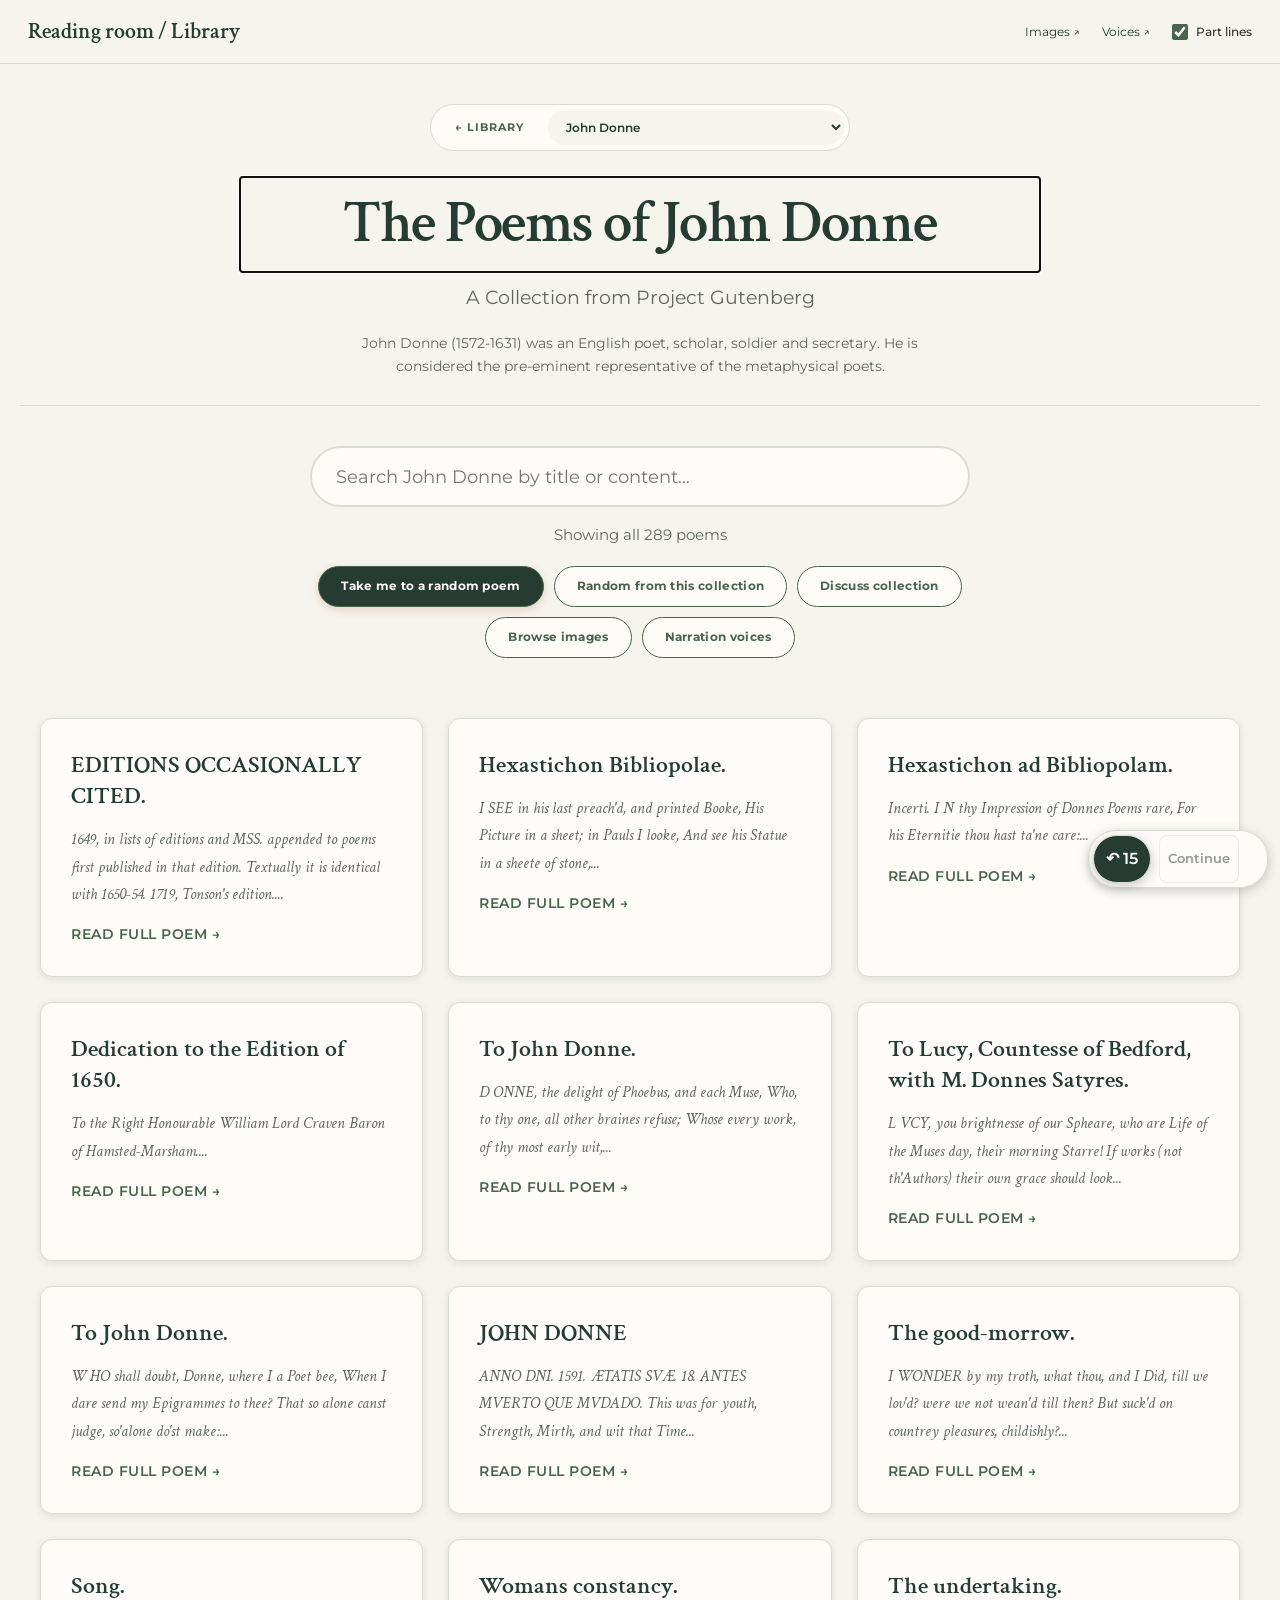
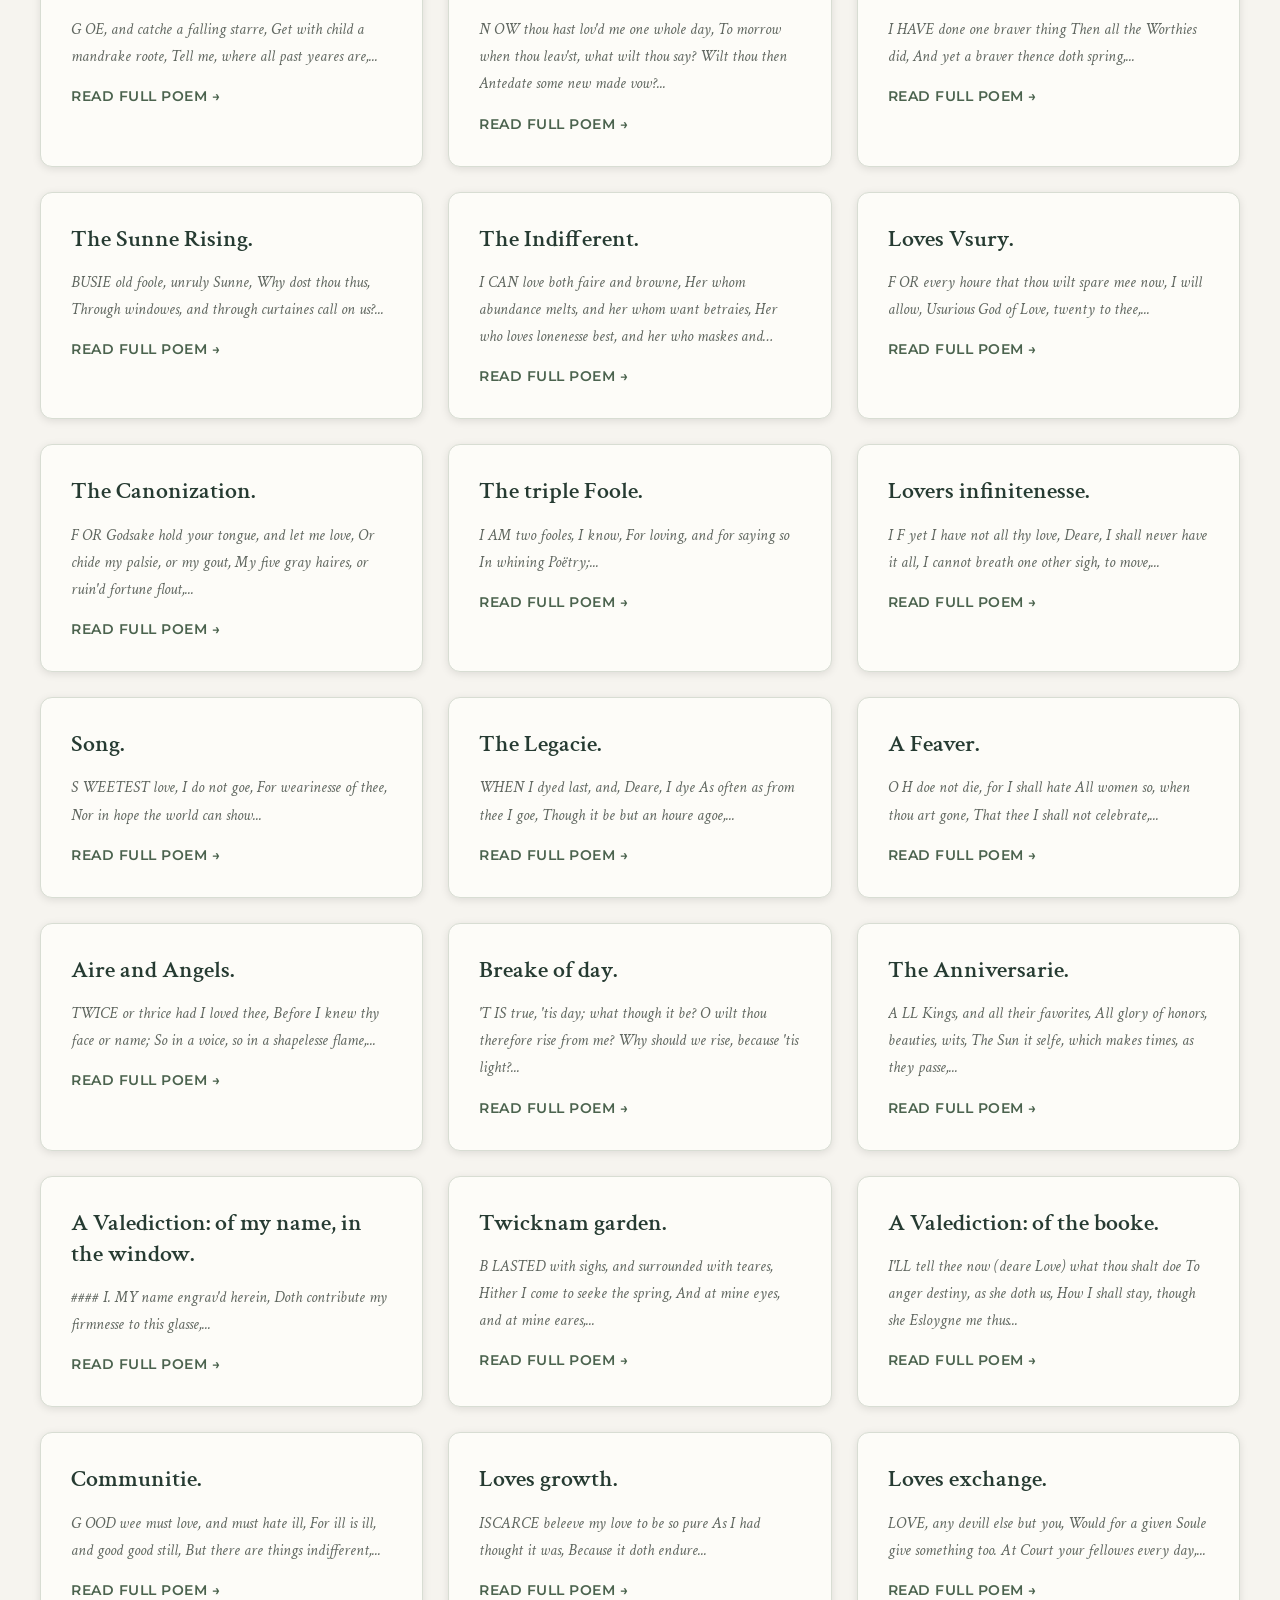
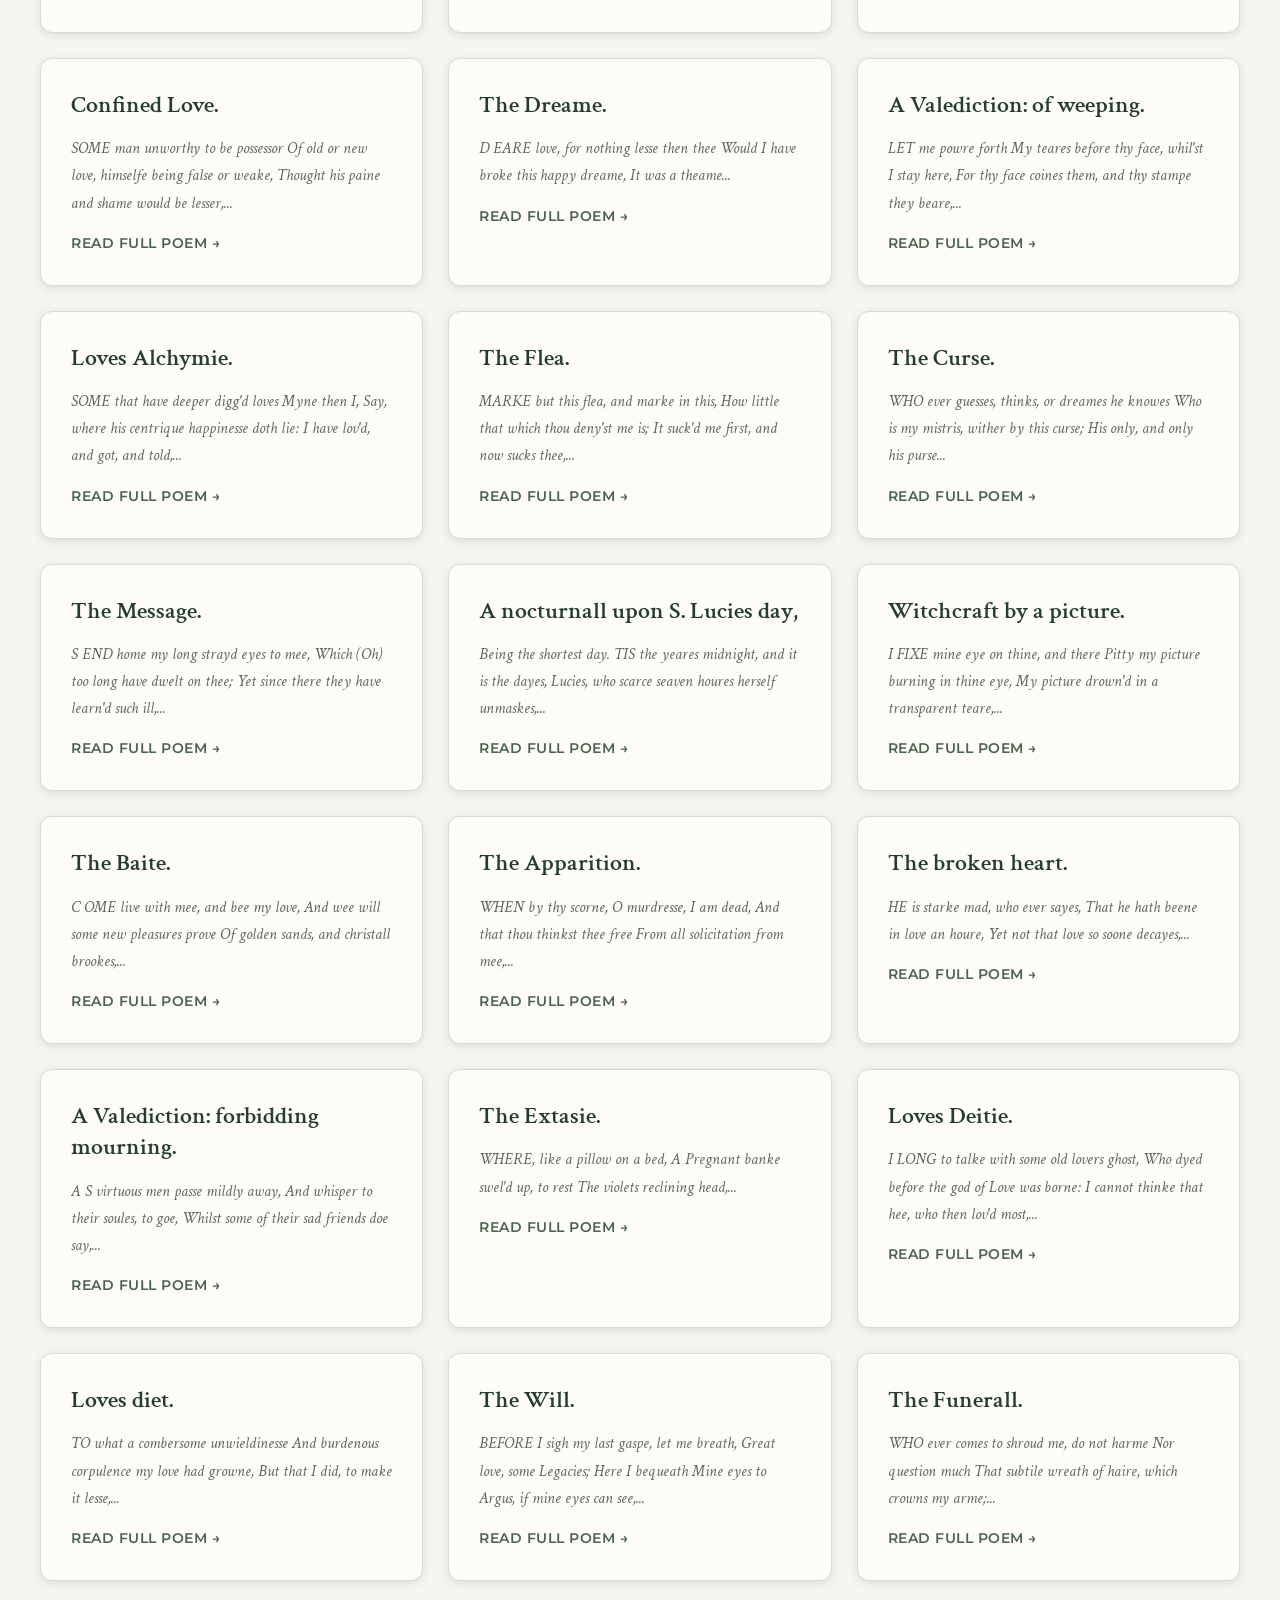
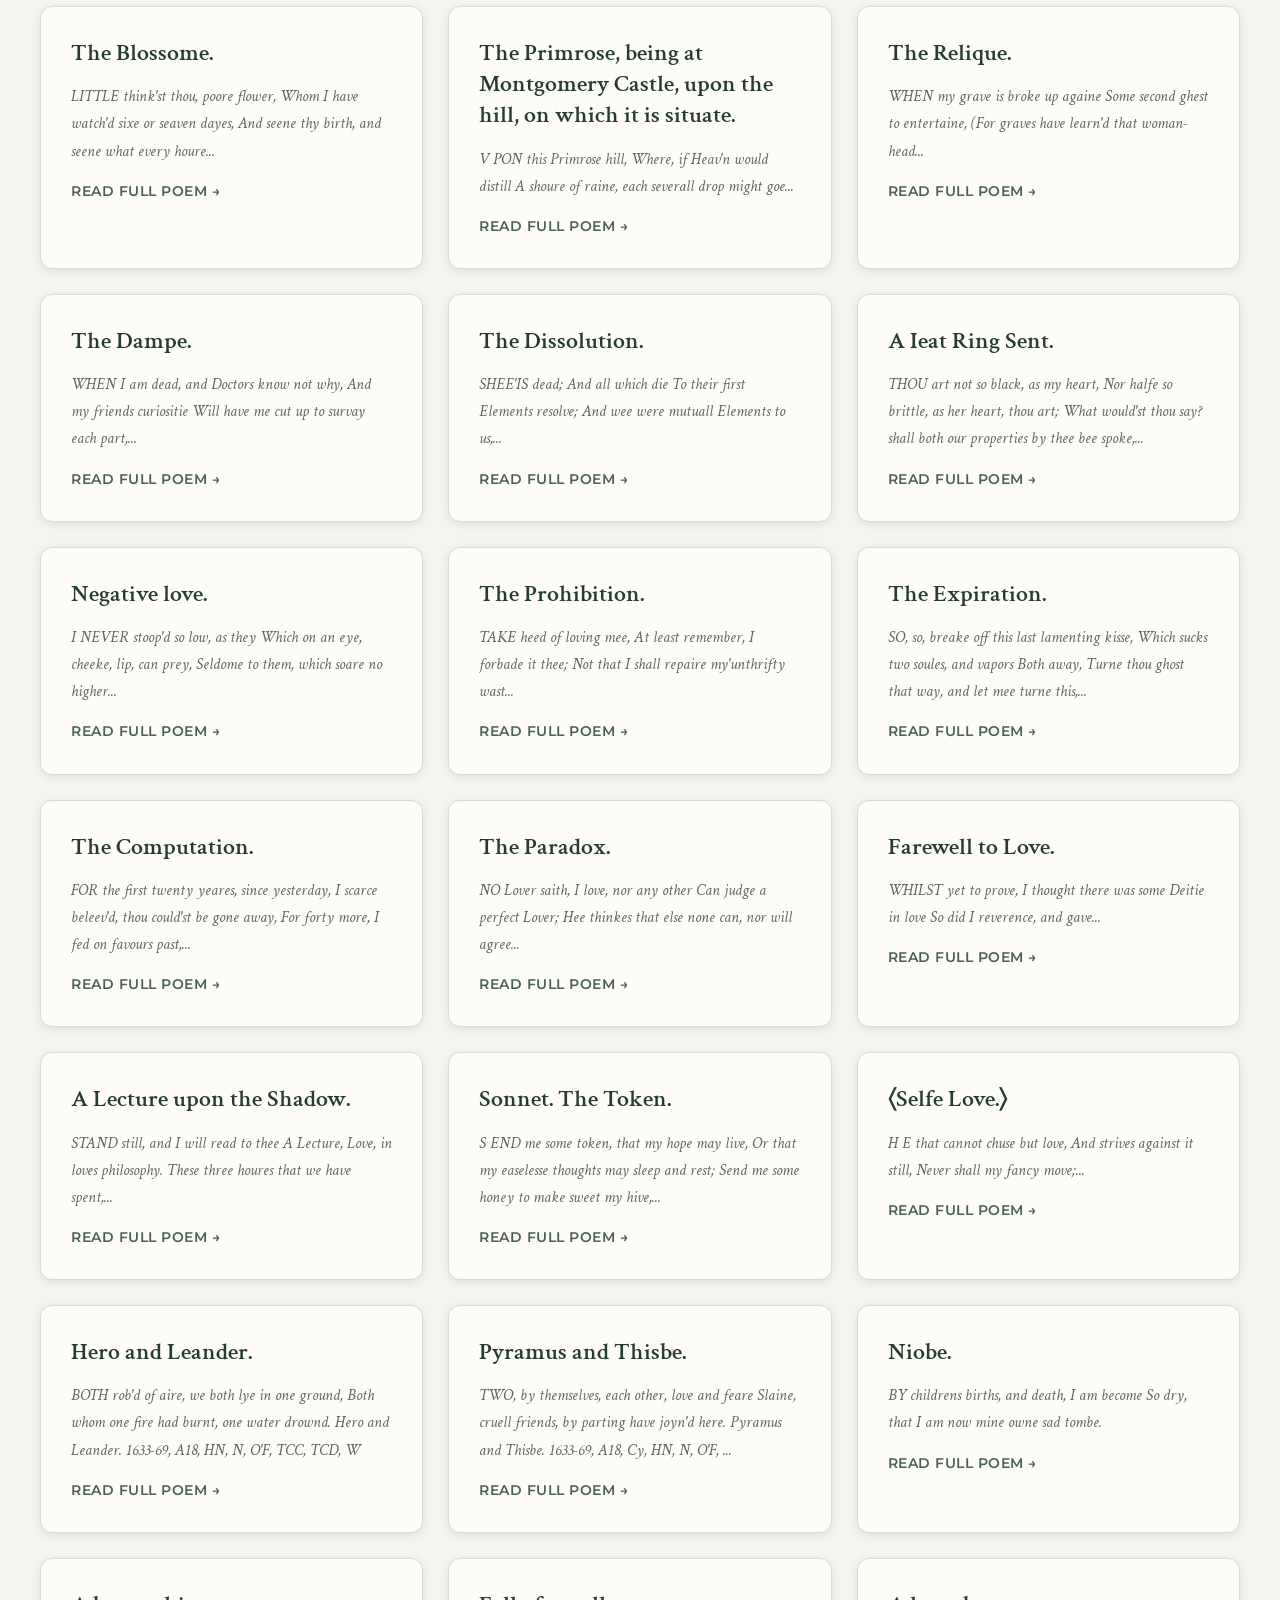
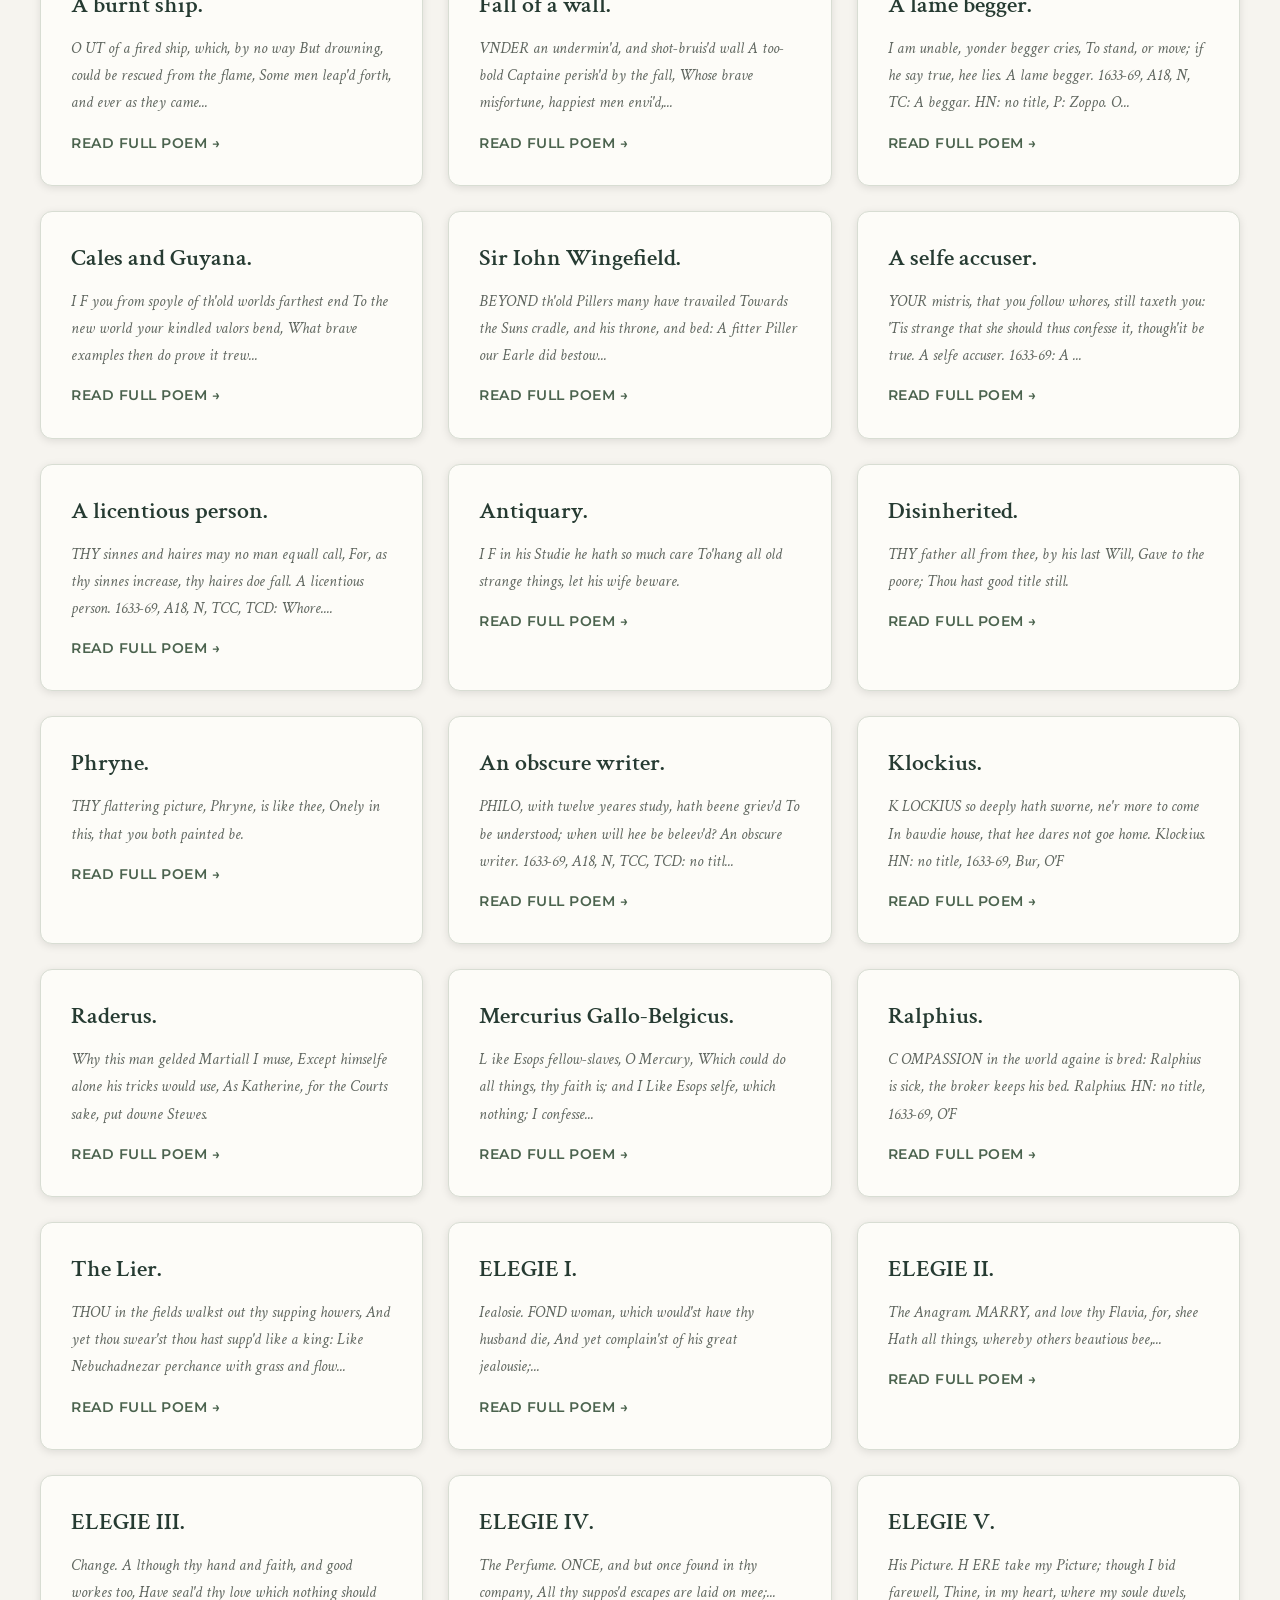
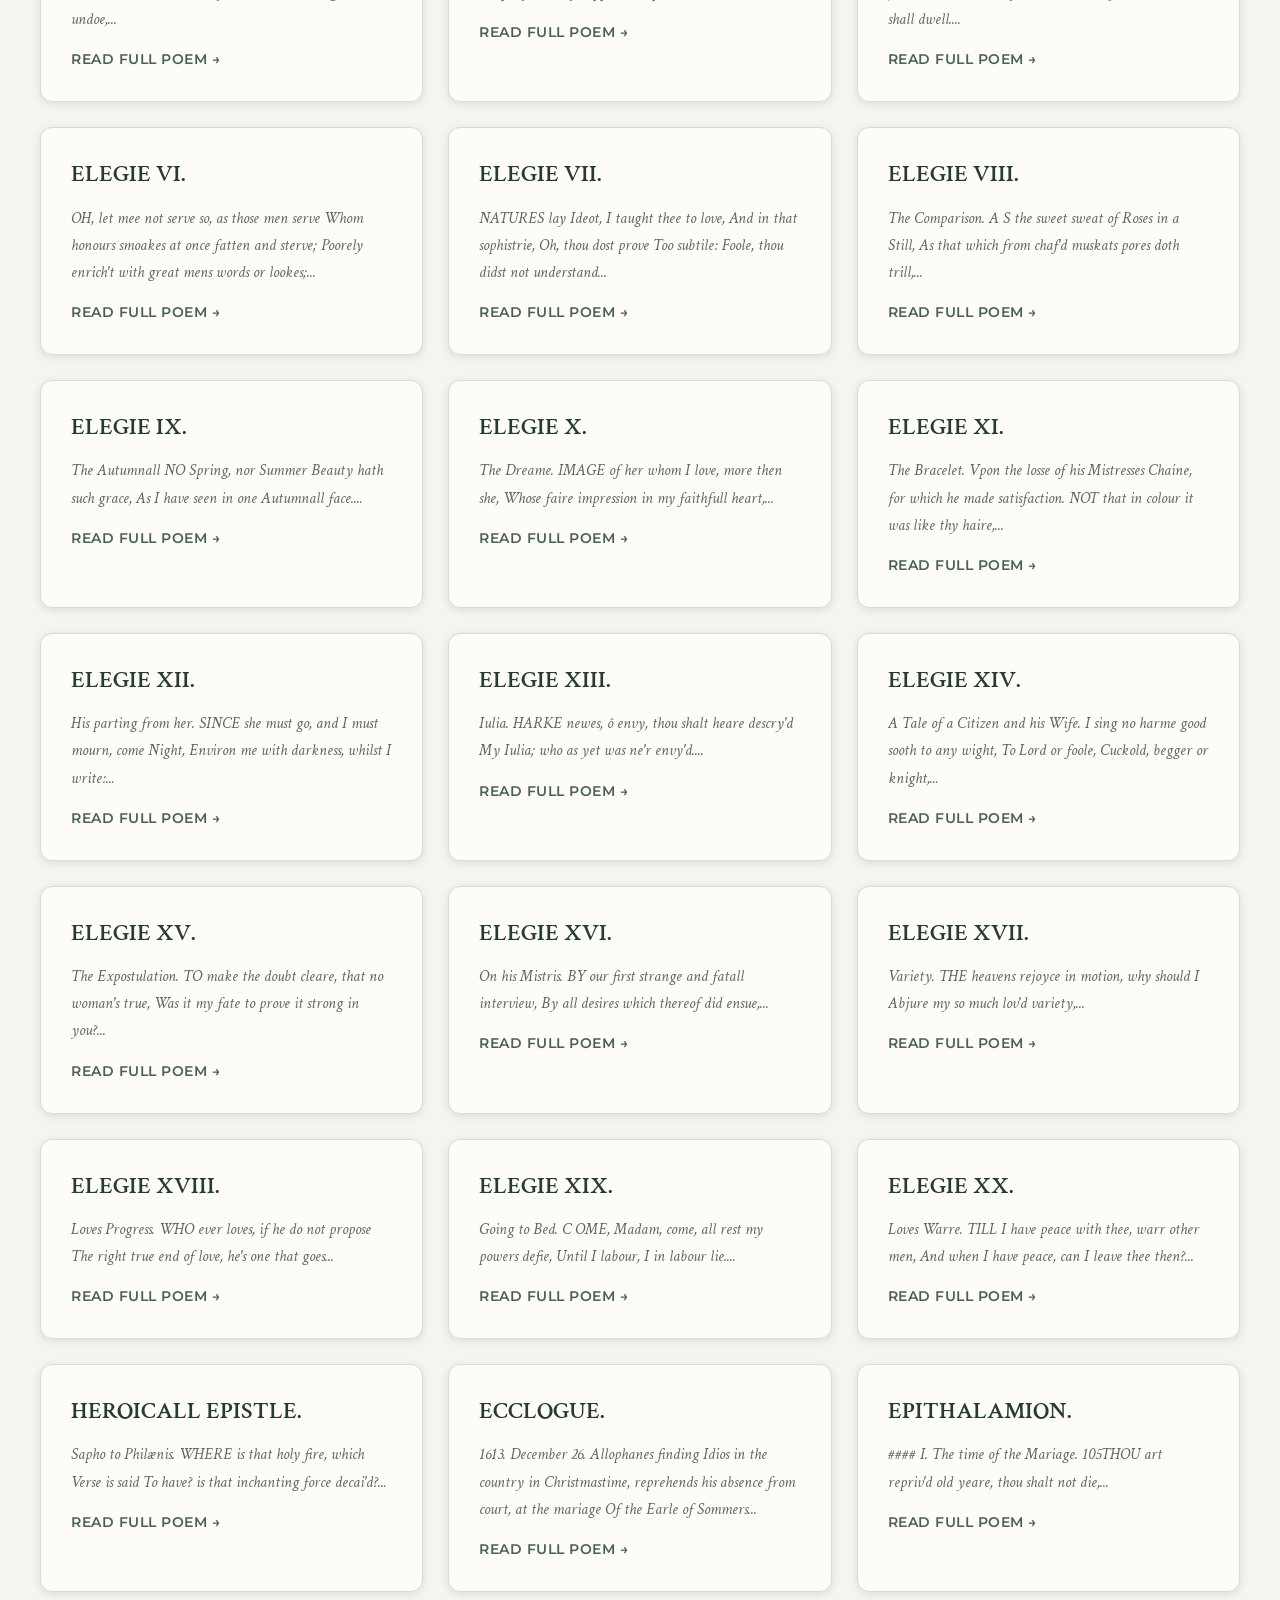
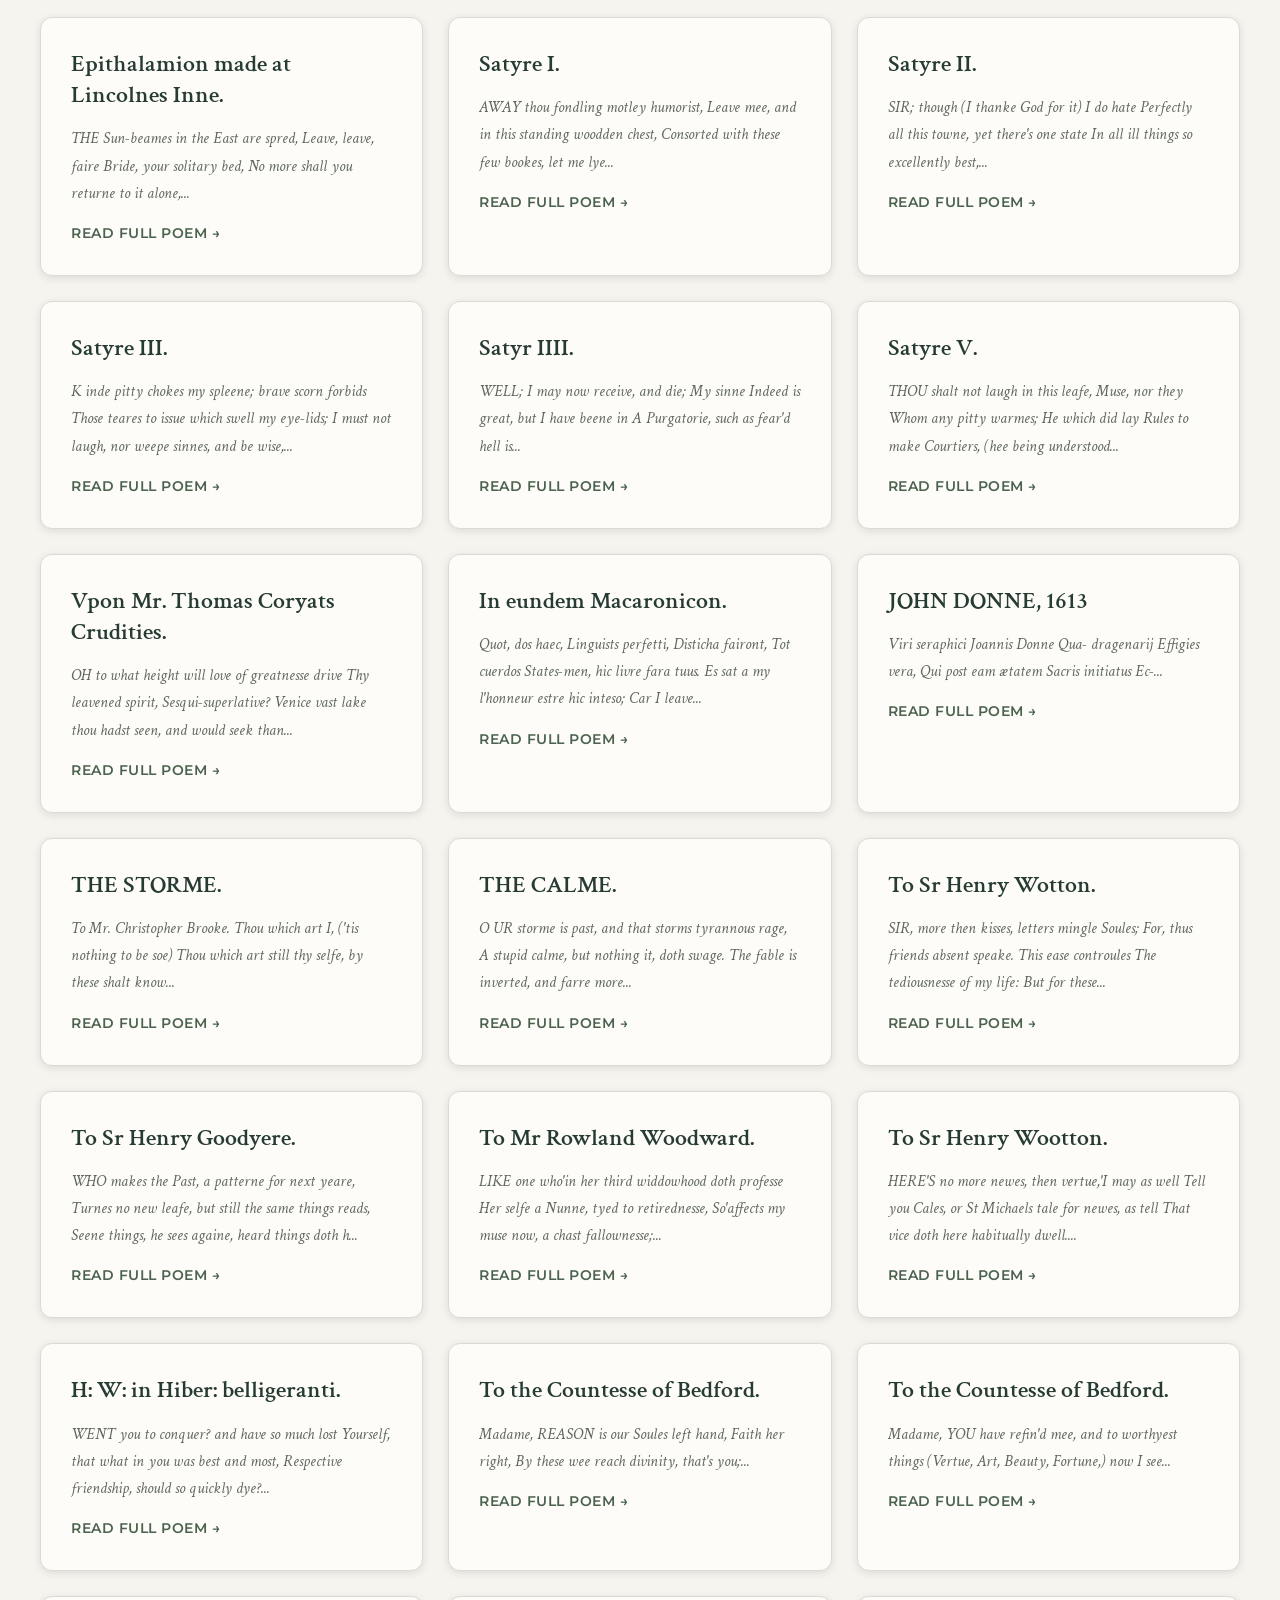
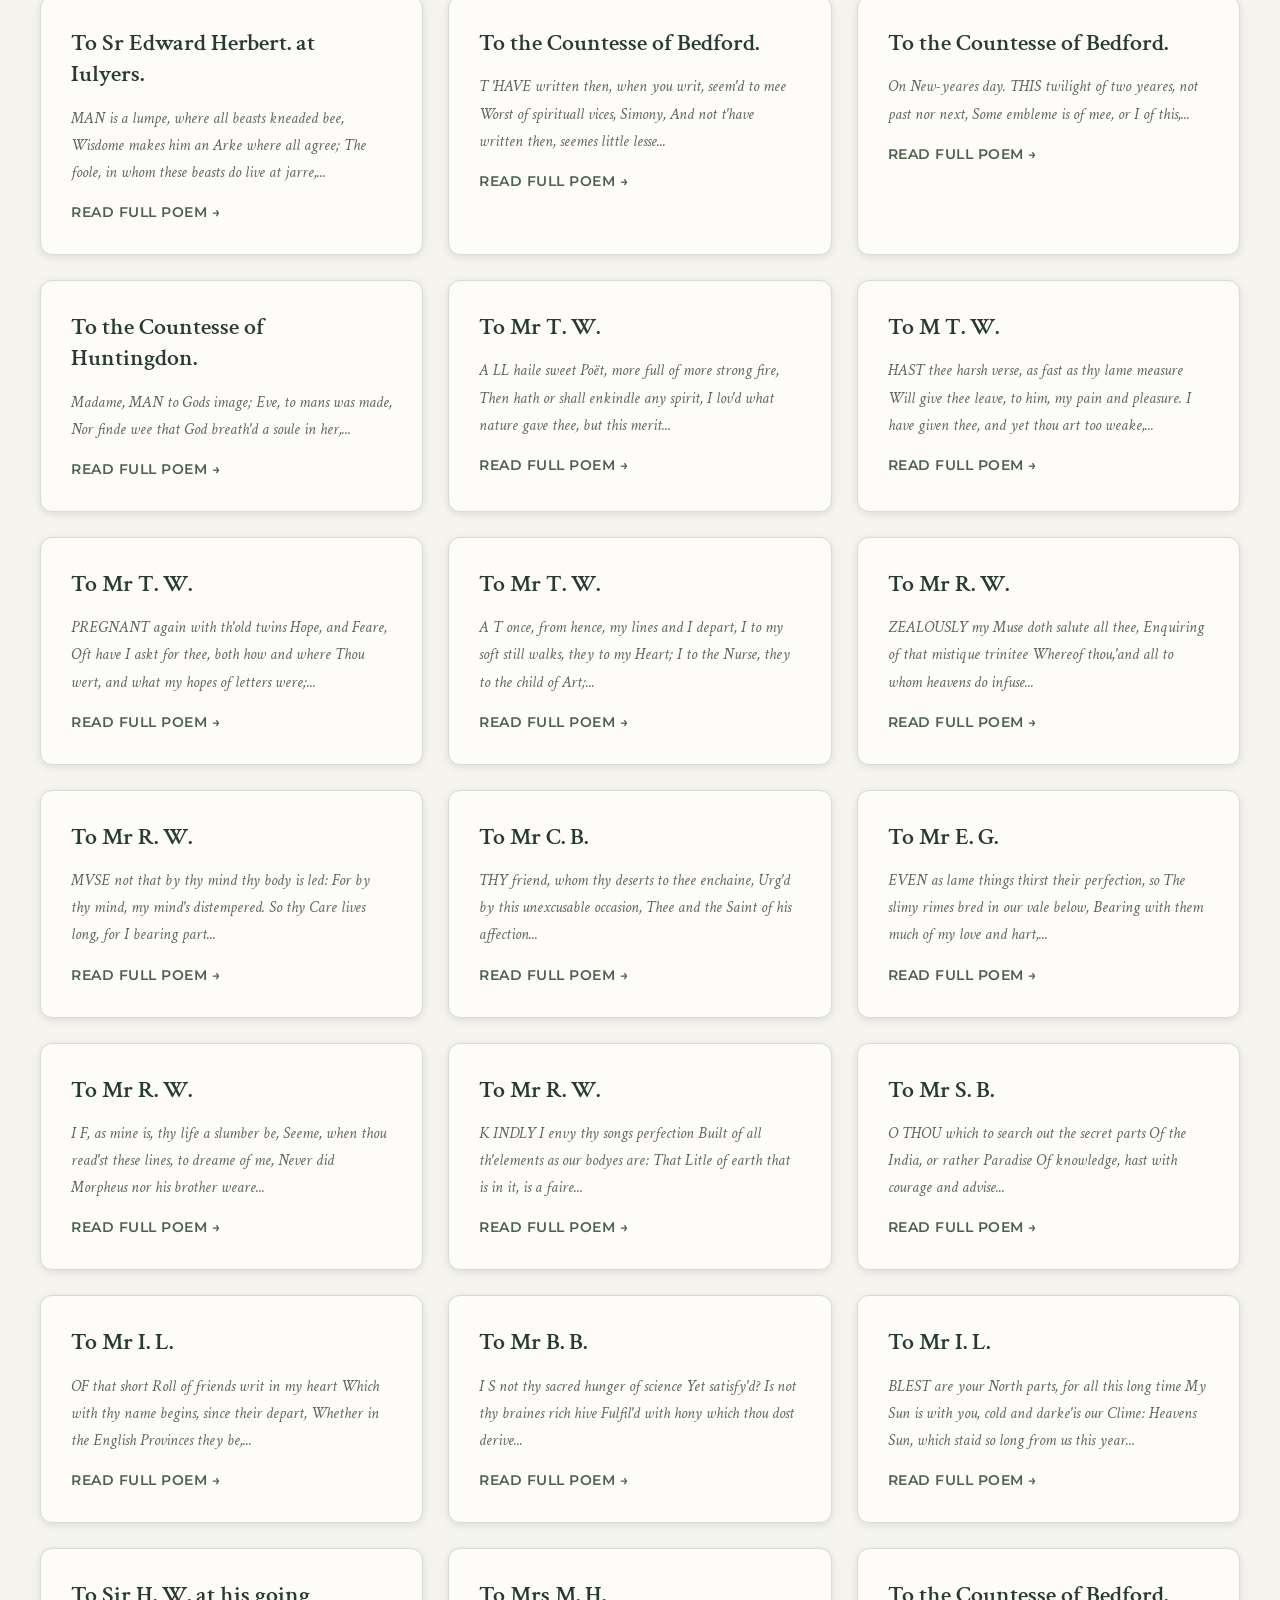
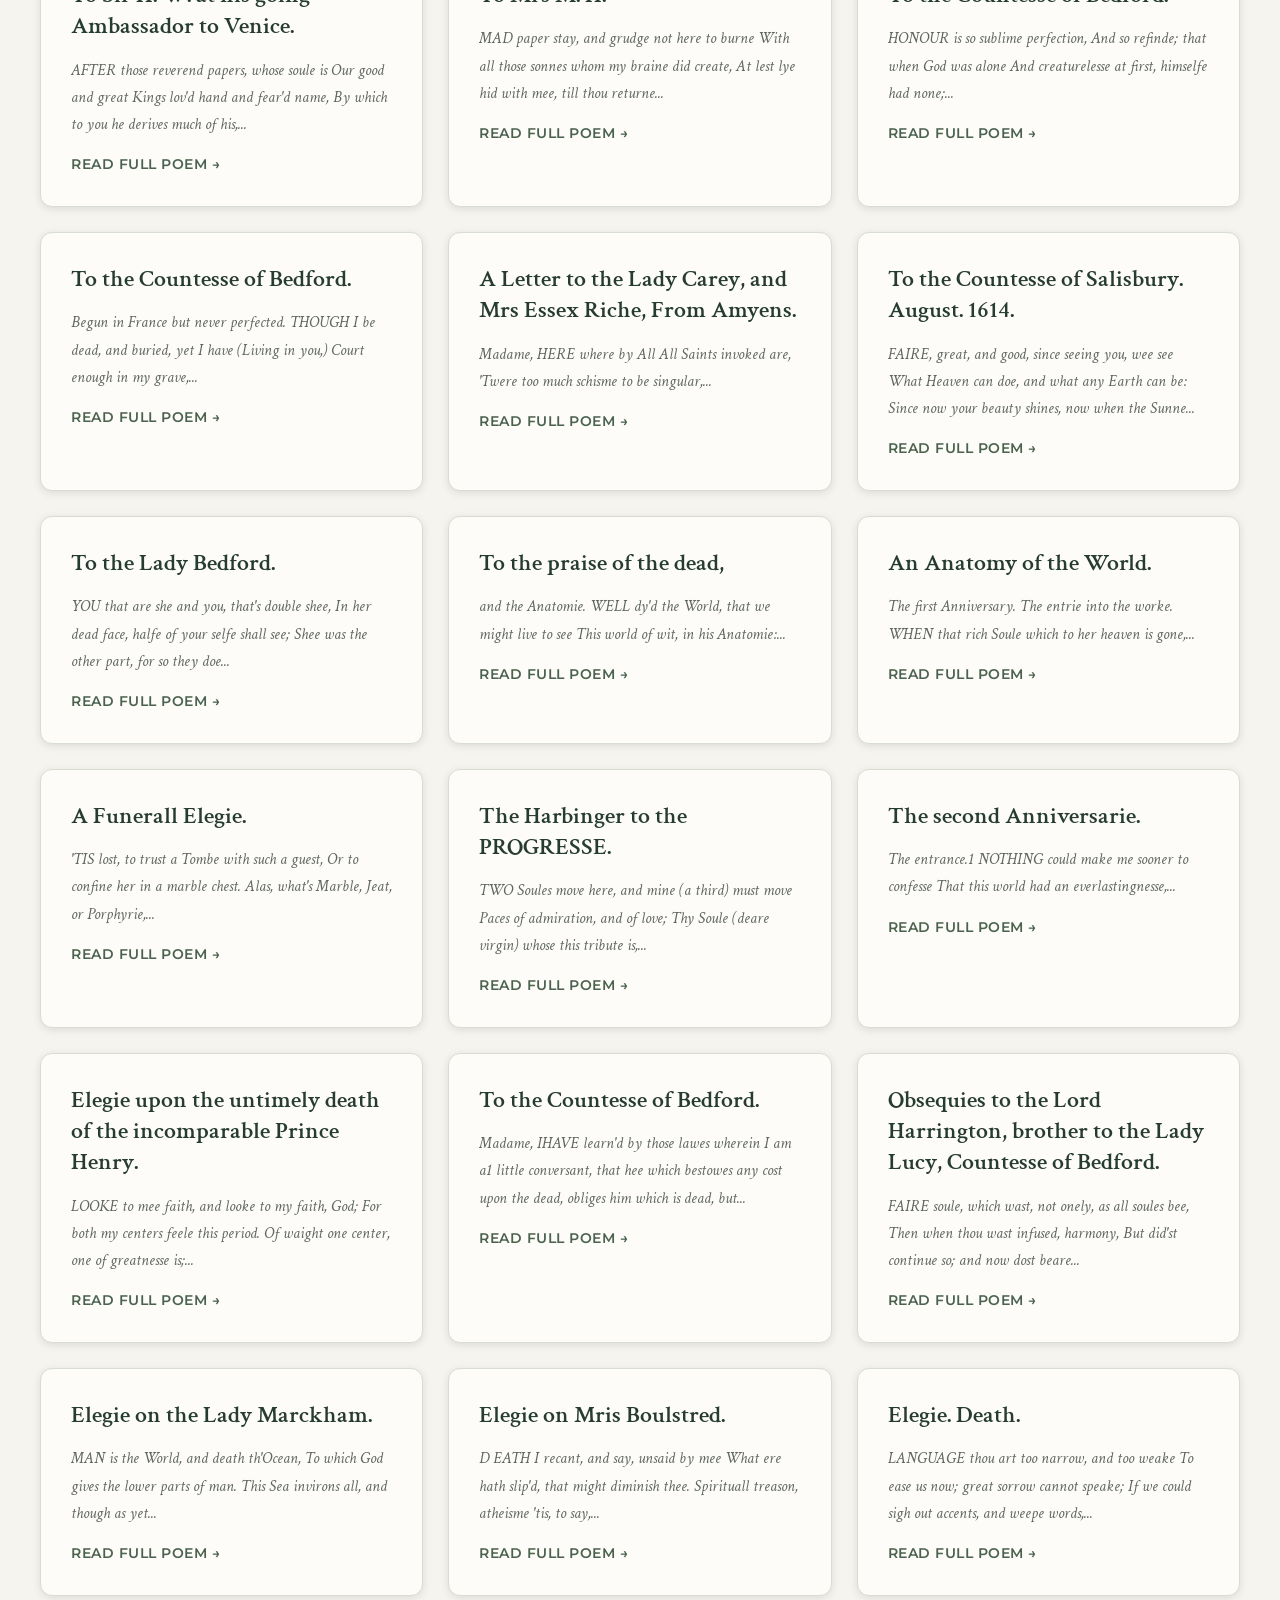
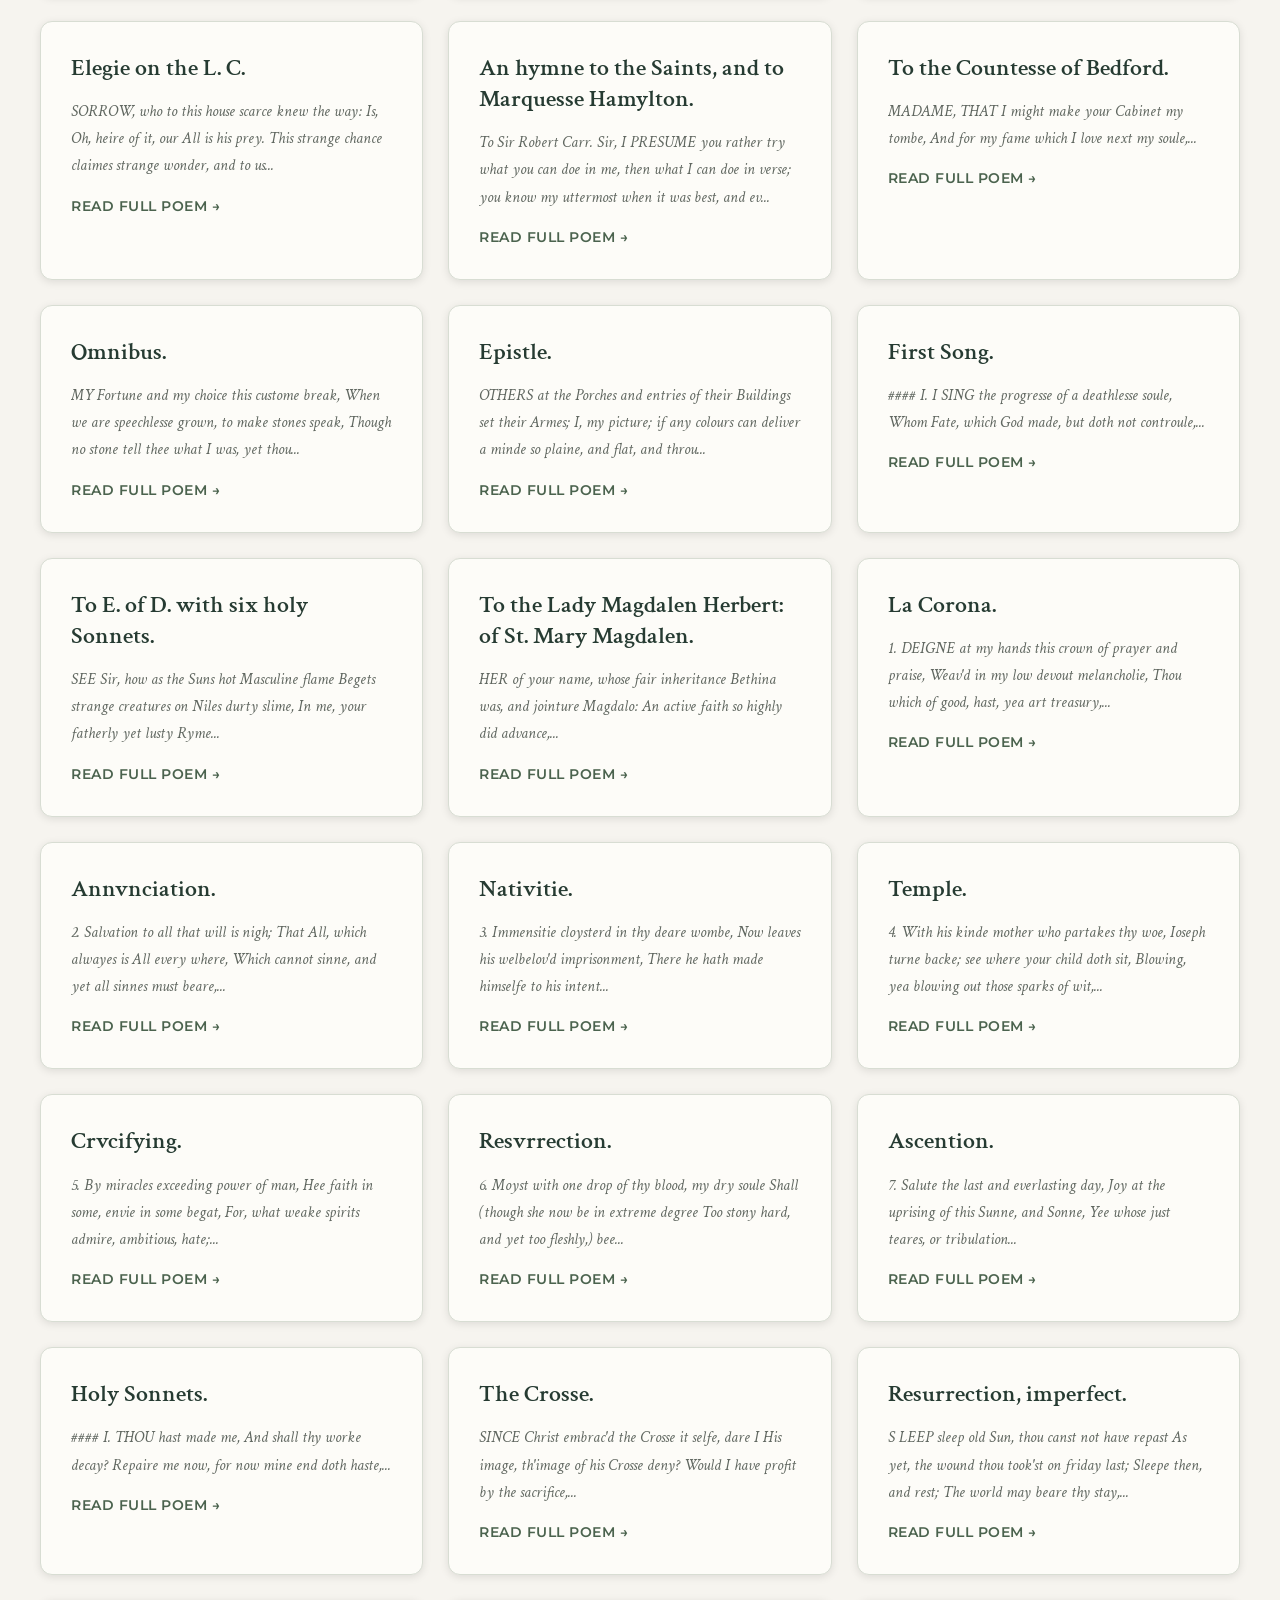
==== commit 4354a5f1: "Expand reading collections, character narration, and visual styles" ====
--- a/index.html
+++ b/index.html
@@ -4,20 +4,19 @@
     <meta charset="UTF-8">
     <meta name="viewport" content="width=device-width, initial-scale=1.0">
     <title>The Poems of John Donne</title>
-    <link rel="stylesheet" href="styles.css?v=20260911-ak">
+    <link rel="stylesheet" href="styles.css?v=20261030-label-status">
     <link rel="stylesheet" href="library.css">
-    <link rel="stylesheet" href="reader.css">
+    <link rel="stylesheet" href="reader.css?v=20261030-playback-time">
     <link rel="preconnect" href="https://fonts.googleapis.com">
     <link rel="preconnect" href="https://fonts.gstatic.com" crossorigin>
     <link href="https://fonts.googleapis.com/css2?family=Crimson+Text:ital,wght@0,400;0,600;1,400&family=Montserrat:wght@400;600;700&display=swap" rel="stylesheet">
 </head>
-<body>
+<body class="reader-preview">
     <nav class="reader-shell-bar" aria-label="Reading room">
         <a href="library.html" data-reader-route>Reading room <span> / Library</span></a>
         <div><a href="images.html" target="_blank" rel="noopener">Images ↗</a>
         <a href="voices.html" target="_blank" rel="noopener">Voices ↗</a>
-        <label class="reader-preview-toggle"><input type="checkbox" data-reader-part-lines checked> Part lines</label>
-        <label class="reader-preview-toggle"><input type="checkbox" data-reader-preview> New reader <small>Preview</small></label></div>
+        <label class="reader-preview-toggle"><input type="checkbox" data-reader-part-lines checked> Part lines</label></div>
     </nav>
     <main id="readerLibrary" class="library-container" hidden>
         <nav hidden class="library-nav" aria-label="Main navigation">
@@ -73,6 +72,7 @@
                 <div class="random-poem-actions">
                     <button id="globalRandomPoem" class="random-poem" type="button">Take me to a random poem</button>
                     <button id="randomPoem" class="random-poem random-poem--secondary" type="button">Random from this collection</button>
+                    <button id="discussCollection" class="random-poem random-poem--secondary" type="button" disabled>Discuss collection</button>
                     <button id="browseImages" class="random-poem random-poem--secondary" type="button">Browse images</button>
                     <a href="/voices" class="random-poem random-poem--secondary random-poem--link">Narration voices</a>
                 </div>
@@ -135,18 +135,40 @@
                     <button id="readTab" class="modal-tab is-active" type="button" role="tab" aria-selected="true" aria-controls="poemPanel" data-modal-tab="read">Read</button>
                     <button id="visualizeTab" class="modal-tab" type="button" role="tab" aria-selected="false" aria-controls="poemImages" data-modal-tab="visualize">Visualize</button>
                     <button id="discussTab" class="modal-tab" type="button" role="tab" aria-selected="false" aria-controls="chatPanel" data-modal-tab="discuss">Discuss</button>
+                    <button id="comboTab" class="modal-tab" type="button" role="tab" aria-selected="false" aria-controls="poemPanel comboRail" data-modal-tab="combo">Combo</button>
                 </div>
                 <p id="modalPoemName" class="modal-poem-name"></p>
                 <div class="modal-layout">
                     <section id="poemPanel" class="poem-panel" role="tabpanel" aria-labelledby="readTab modalTitle">
                         <div class="modal-body">
                             <h2 id="modalTitle" class="modal-title"></h2>
+                            <p id="pageWordCount" class="page-word-count" role="status"></p>
                             <section id="poemImages" class="poem-images" aria-labelledby="poemImagesTitle">
                                 <div class="poem-images-header">
                                     <div>
                                         <p class="poem-images-eyebrow">Visual companions</p>
                                         <h3 id="poemImagesTitle" class="poem-images-title">Images inspired by the poem</h3>
                                     </div>
+                                    <label class="image-count-control" for="imageBatchCount">
+                                        <span>Images per press</span>
+                                        <select id="imageBatchCount">
+                                            <option value="auto">Auto</option>
+                                            <option value="1">1</option>
+                                            <option value="2">2</option>
+                                            <option value="3">3</option>
+                                            <option value="4">4</option>
+                                            <option value="5">5</option>
+                                            <option value="6">6</option>
+                                            <option value="7">7</option>
+                                            <option value="8">8</option>
+                                            <option value="9">9</option>
+                                            <option value="10">10</option>
+                                        </select>
+                                    </label>
+                                    <label class="image-name-label-control" for="imageNameLabels">
+                                        <input id="imageNameLabels" type="checkbox">
+                                        <span>Label characters by name</span>
+                                    </label>
                                     <button id="generateImages" class="poem-images-generate" type="button">Generate images</button>
                                     <button id="stopImages" class="poem-images-generate" type="button" hidden>Stop</button>
                                 </div>
@@ -181,23 +203,22 @@
                             <section class="poem-audio" aria-labelledby="poemAudioTitle">
                                 <div class="poem-audio-heading">
                                     <div>
-                                        <p id="poemAudioEyebrow" class="poem-audio-eyebrow">Local Qwen3 narration</p>
+                                        <p id="poemAudioEyebrow" class="poem-audio-eyebrow">ElevenLabs narration</p>
                                         <h3 id="poemAudioTitle" class="poem-audio-title">Hear the poem aloud</h3>
                                     </div>
                                     <div class="poem-audio-actions">
                                         <div class="poem-audio-fields">
-                                            <label class="poem-audio-field" for="ttsProvider">
+                                            <label class="poem-audio-field" for="ttsProvider" hidden>
                                                 <span>Narrator</span>
                                                 <select id="ttsProvider">
-                                                    <option value="local">Local · Spark/Qwen</option>
-                                                    <option value="gemini">Gemini · expressive</option>
+                                                    <option value="elevenlabs">ElevenLabs · Multilingual v2</option>
                                                 </select>
                                             </label>
                                             <label class="poem-audio-field" for="poemVoice">
                                                 <span>Voice</span>
                                                 <select id="poemVoice">
-                                                    <option value="feminine">Local voice 1</option>
-                                                    <option value="masculine">Local voice 2</option>
+                                                    <option value="feminine">Rachel</option>
+                                                    <option value="masculine">George</option>
                                                 </select>
                                             </label>
                                             <label id="geminiModelField" class="poem-audio-field" for="geminiTtsModel" hidden>
@@ -225,7 +246,7 @@
                                             <button id="stitchChapterAudio" class="play-saved-audio" type="button" hidden>Make one chapter file</button>
                                             <button id="playCompleteChapter" class="play-saved-audio" type="button" hidden>Play complete chapter</button>
                                             <a id="downloadCompleteChapter" class="media-download" download hidden>Download complete chapter</a>
-                                            <button id="followReading" class="follow-reading-toggle" type="button" aria-pressed="false">Follow text</button>
+                                            <button id="followReading" class="follow-reading-toggle" type="button" aria-pressed="true">Following text</button>
                                             <a id="downloadAudio" class="media-download" download hidden>Download</a>
                                         </div>
                                         <div id="geminiVoicePreview" hidden>
@@ -276,6 +297,7 @@
                                         <span class="chat-toggle-track" aria-hidden="true"></span>
                                         <span class="chat-toggle-text">Read replies</span>
                                     </label>
+                                    <button id="copyDiscuss" class="chat-clear" type="button" title="Copy the current conversation and unsent draft">Copy materials</button>
                                     <button id="clearChat" class="chat-clear" type="button">New conversation</button>
                                     <button id="toggleChatHistory" class="chat-clear" type="button" aria-expanded="false" aria-controls="chatHistory">History</button>
                                 </div>
@@ -349,10 +371,11 @@
         <strong id="audioTimeRemainingValue" class="audio-time-remaining-value">--:--</strong>
     </div>
 
-    <script src="shared-images.js"></script>
-    <script src="app.js?v=20261001-saved-recording-assembly"></script>
-    <script src="streaming-tts.js?v=20261001"></script>
-    <script src="reader.js?v=20261001-saved-recording-assembly"></script>
+    <script src="shared-images.js?v=20261030-label-status"></script>
+    <script src="app.js?v=20261030-artist-styles"></script>
+    <script src="streaming-tts.js?v=20261030-playback-time"></script>
+    <script src="character-performance.js?v=20261025-goethe-performance"></script>
+    <script src="reader.js?v=20261030-playback-time"></script>
     <script src="chapter-recordings.js?v=20260930-stop-narration"></script>
 </body>
 </html>
--- a/styles.css
+++ b/styles.css
@@ -1872,10 +1872,10 @@
 .modal-poem-content.is-following-reading .poem-line.is-reading-current::before {
     content: '';
     position: absolute;
-    top: calc(var(--reading-row-offset, 0px) - 1.65em);
+    top: var(--reading-row-offset, 0px);
     left: 0.55rem;
     width: 3px;
-    height: 5.2em;
+    height: var(--reading-row-height, 1em);
     border-radius: 50%;
     background: linear-gradient(
         to bottom,
@@ -2885,3 +2885,75 @@
 ::-webkit-scrollbar-thumb:hover {
     background: var(--secondary-color);
 }
+
+.collection-discussion #readTab,
+.collection-discussion #visualizeTab { display: none; }
+
+.chat-response-voice {
+    max-width: 100%;
+    padding: 0.35rem 0.55rem;
+    border: 1px solid var(--border-color, #ccc);
+    border-radius: 6px;
+    background: var(--bg-primary, #fff);
+    color: inherit;
+    font: inherit;
+    font-size: 0.8rem;
+}
+
+.chat-suggestion[aria-pressed="true"] {
+    background: var(--secondary-color);
+    border-color: var(--secondary-color);
+    color: white;
+}
+
+.poem-image-scene-caption {
+    margin: 0;
+    padding: 10px 12px;
+    background: #fff;
+    color: #49433c;
+    font: 0.8rem/1.45 var(--font-serif);
+    text-align: center;
+    overflow-wrap: anywhere;
+}
+.image-library-card .image-scene-caption {
+    color: #49433c;
+    font: 0.8rem/1.45 var(--font-serif);
+    white-space: normal;
+}
+
+.image-count-control {
+    display: inline-flex;
+    align-items: center;
+    gap: 6px;
+    color: var(--text-light);
+    font: 0.7rem var(--font-sans);
+}
+.image-count-control select {
+    padding: 6px 8px;
+    border: 1px solid var(--border-color);
+    border-radius: 6px;
+    background: white;
+    color: var(--primary-color);
+    font: inherit;
+}
+
+.image-name-label-control {
+    display: inline-flex;
+    align-items: center;
+    gap: 6px;
+    color: var(--text-light);
+    font: 0.7rem/1.4 var(--font-sans);
+    cursor: pointer;
+}
+.image-name-label-control input { accent-color: var(--secondary-color); }
+
+.image-label-status {
+    display: block;
+    margin: 0;
+    padding: 4px 12px 8px;
+    background: #fff;
+    color: #655b50;
+    text-align: center;
+    font: 500 .65rem/1.4 var(--font-sans);
+}
+.image-library-card .image-label-status { margin-top: 4px; padding: 0; background: transparent; text-align: left; }
--- a/reader.css
+++ b/reader.css
@@ -160,12 +160,25 @@
 .reader-shell-bar { position:fixed; top:0; left:0; right:0; }
 .reader-preview .chat-message-body { background:var(--bg-color); color:var(--text-color); }
 .reader-preview .chat-message--user .chat-message-body { background:var(--primary-color); color:var(--card-bg); }
-.reader-preview .modal, .reader-preview.reader-has-player .modal { height:calc(var(--reader-viewport,100dvh) - 64px - var(--reader-player-height,0px)) !important; padding:0; }
+.reader-preview .modal, .reader-preview.reader-has-player .modal { height:calc(var(--reader-viewport,100dvh) - 64px - var(--reader-player-height,0px) - var(--reader-controls-height,84px)) !important; padding:0; }
 @media (min-width:1100px) { .reader-preview .modal-content[data-modal-tab='discuss'] .modal-title { font-size:2.15rem; } }
 @media (max-width:767px) {
     .reader-preview .modal-tabs { grid-row:1; min-height:54px; align-self:stretch; border-top:0; }
     .reader-preview .modal-poem-name { grid-row:2; }
     .reader-preview .modal-layout { grid-row:3; }
+    .reader-preview .modal { top:calc(var(--reader-viewport-top,0px) + 64px) !important; }
+    /* Give the composer the visible viewport while the software keyboard is open. */
+    .reader-preview:has(.chat-input:focus) .modal {
+        height:calc(var(--reader-viewport,100dvh) - 64px - var(--reader-controls-height,84px)) !important;
+    }
+    .reader-preview:has(.chat-input:focus) .reader-player { visibility:hidden; }
+    .reader-preview .modal-content:has(.chat-input:focus) .modal-poem-name,
+    .reader-preview .chat-panel:has(.chat-input:focus) .chat-header,
+    .reader-preview .chat-panel:has(.chat-input:focus) .chat-history,
+    .reader-preview .chat-panel:has(.chat-input:focus) .chat-attachment { display:none; }
+    .reader-preview .modal-content:has(.chat-input:focus) { grid-template-rows:auto 0 minmax(0,1fr); }
+    /* Safari zooms focused inputs smaller than 16px, obscuring the composer. */
+    .chat-input { font-size:16px; }
 }
 .reader-preview .reader-tools { position:sticky; top:0; z-index:12; background:var(--card-bg); padding-block:10px; }
 .reader-tools-options > .reader-preview-toggle:has([data-reader-preview]) { display:none; }
@@ -197,3 +210,194 @@
 .reader-playback-speed { display:inline-flex; align-items:center; gap:6px; font:500 .75rem var(--font-sans); }
 .reader-playback-speed select { padding:8px; border:1px solid var(--border-color); border-radius:5px; background:var(--card-bg); color:var(--primary-color); }
 #readerDuplicateVersions { max-height:180px; overflow:auto; padding-left:20px; margin:0 0 18px; font-size:.8rem; }
+
+.page-word-count { margin: -0.5rem 0 1.25rem; color: var(--text-muted, #777); font-size: 0.875rem; font-variant-numeric: tabular-nums; }
+
+/* Streaming controls and their status must fit narrow phone viewports. */
+.reader-preview .reader-listen { flex-wrap: wrap; min-width: 0; }
+#readerListenNote { flex: 1 0 100%; order: -1; overflow-wrap: anywhere; font-variant-numeric: tabular-nums; }
+@media (max-width: 767px) {
+    .reader-preview .reader-listen { gap: 8px; }
+    .reader-preview .reader-listen button { padding: 10px 12px; min-height: 44px; }
+    #readerListenNote { font-size: .875rem; line-height: 1.5; }
+}
+
+#readerPlaybackPercent { font-weight: 600; font-variant-numeric: tabular-nums; color: var(--primary-color); }
+@media (max-width: 767px) {
+    .reader-player { grid-template-columns: minmax(0, 1fr); }
+    .reader-player-title, .reader-player-controls, .reader-player audio, #readerPlayerStatus { grid-column: 1 / -1; min-width: 0; }
+    .reader-player-title span { overflow: hidden; text-overflow: ellipsis; white-space: nowrap; }
+    .reader-player-controls { flex-wrap: wrap; }
+    #readerPlayerStatus { margin: 0; }
+    #readerPlayerStatus:empty { display: none; }
+}
+
+/* Visual companions must use the reader palette in every appearance theme. */
+.reader-preview .poem-images {
+    background:var(--card-bg);
+    color:var(--text-color);
+    border-color:var(--border-color);
+}
+.reader-preview .poem-images-generate {
+    background:var(--card-bg);
+    color:var(--secondary-color);
+    border-color:var(--secondary-color);
+}
+.reader-preview .poem-images-generate:hover:not(:disabled),
+.reader-preview .image-style--selected,
+.reader-preview .image-style--selected:hover {
+    background:var(--secondary-color);
+    color:var(--bg-color);
+    border-color:var(--secondary-color);
+}
+.reader-preview .image-style:hover:not(.image-style--selected) {
+    background:var(--bg-color);
+    color:var(--secondary-color);
+    border-color:var(--secondary-color);
+}
+.reader-preview .image-steer:focus {
+    background:var(--card-bg);
+    border-color:var(--secondary-color);
+}
+.reader-preview .poem-images-status[data-state='error'] {
+    color:var(--text-color);
+    background:var(--bg-color);
+    border-color:var(--secondary-color);
+}
+
+.reader-voice-controls { display:flex; flex-wrap:wrap; align-items:center; gap:12px; margin-bottom:12px; }
+.reader-voice-controls select { padding:9px 12px; min-height:44px; background:var(--card-bg); color:var(--text-color); border:1px solid var(--border-color); border-radius:6px; }
+.reader-voice-controls label { display:flex; align-items:center; gap:8px; font:500 .75rem var(--font-sans); }
+.reader-voice-controls .follow-reading-toggle { background:var(--card-bg); color:var(--secondary-color); border-color:var(--border-color); }
+
+/* Keep secondary playback actions collapsed on wide screens as well. */
+.reader-player-more { display:block; }
+.reader-player-more summary { display:list-item; }
+.reader-player-more:not([open]) > :not(summary) { display:none; }
+
+/* Combo: text stays primary; generated images use an independent margin. */
+.combo-rail[hidden] { display:none; }
+.modal-content[data-modal-tab='combo'] .modal-layout {
+    display:grid; grid-template-columns:minmax(0,1fr) minmax(260px,320px);
+}
+.combo-rail {
+    display:grid; grid-template-rows:minmax(0,1fr);
+    min-width:0; min-height:0; height:100%; overflow:hidden;
+    border-left:1px solid var(--border-color); background:var(--card-bg);
+}
+.modal-content[data-modal-tab='combo'] .modal-body { padding:18px 24px 48px; }
+.modal-content[data-modal-tab='combo'] :is(.reader-find,.page-word-count,.reader-tools-options,.reader-part-progress,.reader-saved-recordings,.reader-audio-settings) { display:none; }
+.modal-content[data-modal-tab='combo'] .reader-tools { position:static; margin-bottom:12px; padding:0; }
+.modal-content[data-modal-tab='combo'] .modal-title { font-size:1.65rem; margin-bottom:12px; }
+.modal-content[data-modal-tab='combo'] .poem-audio { padding:0 0 12px; margin-bottom:16px; border:0; border-bottom:1px solid var(--border-color); background:transparent; }
+.modal-content[data-modal-tab='combo'] .reader-voice-controls { margin-bottom:8px; }
+.modal-content[data-modal-tab='combo'] #readerListenNote { font-size:.68rem; }
+.modal-content[data-modal-tab='combo'] .poem-line { grid-template-columns:minmax(0,1fr); }
+.modal-content[data-modal-tab='combo'] :is(.poem-line-number,.narration-part-marker) { display:none; }
+.combo-rail .poem-images { min-height:0; overflow:auto; margin:0; padding:12px; border:0; border-bottom:1px solid var(--border-color); border-radius:0; background:var(--card-bg); }
+.combo-rail :is(.poem-images-header > div,.image-styles,.poem-image-card figcaption,.poem-image-prompt) { display:none; }
+.combo-rail .poem-images-header { gap:8px; }
+.combo-rail .poem-images-generate { width:auto; padding:7px 10px; font-size:.65rem; }
+.combo-rail .poem-images-status { min-height:0; margin-top:6px; font-size:.65rem; }
+.combo-rail .poem-images-status:empty { display:none; }
+.combo-rail .poem-images-grid { display:flex; gap:8px; overflow-x:auto; scroll-snap-type:x mandatory; margin-top:8px; }
+.combo-rail .poem-image-card { flex:0 0 100%; min-width:0; scroll-snap-align:start; background:var(--card-bg); }
+.combo-rail .poem-image-card img { aspect-ratio:4/3; object-fit:contain; }
+.collection-discussion #comboTab { display:none; }
+@media (max-width:767px) {
+    .modal-tab { padding-inline:8px; letter-spacing:0; }
+    .modal-content[data-modal-tab='combo'] .modal-layout { grid-template-columns:minmax(0,1fr); grid-template-rows:minmax(0,1fr) min(30dvh,230px); }
+    .combo-rail { grid-template-columns:minmax(0,1fr); grid-template-rows:minmax(0,1fr); border-left:0; border-top:1px solid var(--border-color); }
+    .combo-rail .poem-images { padding:8px; border-bottom:0; border-right:0; }
+    .combo-rail .poem-images-header { flex-direction:column; align-items:stretch; gap:4px; }
+    .combo-rail .poem-images-generate { width:100%; border-radius:6px; }
+    .combo-rail .poem-image-card { flex-basis:160px; }
+    .combo-rail .poem-image-card img { aspect-ratio:4/3; max-height:150px; }
+    .reader-preview .modal-content[data-modal-tab='combo'] .modal-body { padding:12px 16px 30px; }
+    .modal-content[data-modal-tab='combo'] .modal-poem-content { font-size:1.05rem; }
+}
+
+/* Combo omits the line-number gutter; keep its cue outside the text. */
+.modal-content[data-modal-tab='combo'] .modal-poem-content.is-following-reading .poem-line.is-reading-current::before {
+    left:-10px;
+}
+
+.modal-content[data-modal-tab='combo'] > .modal-layout > .chat-panel { display:none; }
+
+/* Rewind stays within reach across reader tabs and playback states. */
+.reader-playback-tools {
+    position:fixed;
+    right:max(12px, env(safe-area-inset-right));
+    bottom:calc(var(--reader-player-height, 0px) + env(safe-area-inset-bottom, 0px) + 12px);
+    z-index:1300;
+    display:flex;
+    align-items:center;
+    gap:10px;
+    padding:4px 12px 4px 4px;
+    border:1px solid var(--border-color);
+    border-radius:28px;
+    background:var(--card-bg);
+    box-shadow:0 3px 12px rgba(0,0,0,.2);
+}
+#readerAlwaysProgress { font:600 .85rem/1.4 var(--font-sans); color:var(--primary-color); font-variant-numeric:tabular-nums; }
+#readerAlwaysProgress:empty { display:none; }
+#readerRewindStream {
+    min-width:54px;
+    min-height:48px;
+    padding:10px 12px;
+    border:1px solid var(--border-color);
+    border-radius:24px;
+    background:var(--primary-color);
+    color:var(--card-bg);
+    box-shadow:0 3px 12px rgba(0,0,0,.2);
+    cursor:pointer;
+    font:600 1rem/1.4 var(--font-sans);
+}
+#readerRewindStream:focus-visible { outline:3px solid var(--secondary-color); outline-offset:3px; }
+
+/* Reserve a separate control row, including above the iPhone keyboard. */
+.reader-playback-tools {
+    top:calc(var(--reader-viewport-top,0px) + var(--reader-viewport,100dvh) - var(--reader-player-height,0px) - var(--reader-controls-height,84px) + 12px);
+    bottom:auto;
+}
+@media (max-width:767px) {
+    .reader-preview:has(.chat-input:focus) .reader-playback-tools {
+        top:calc(var(--reader-viewport-top,0px) + var(--reader-viewport,100dvh) - var(--reader-controls-height,84px) + 12px);
+    }
+}
+
+/* Keep collection links out of the reserved playback row while reading. */
+.reader-preview:has(#poemModal.show) #readerCollection > :not(#poemModal):not(dialog) {
+    visibility:hidden;
+    pointer-events:none;
+}
+
+.reader-cast { margin:12px 0; padding:12px; border:1px solid var(--border-color); border-radius:6px; font:500 .8rem/1.5 var(--font-sans); }
+.reader-cast summary { cursor:pointer; }
+.reader-cast-fields { display:grid; grid-template-columns:repeat(auto-fit,minmax(170px,1fr)); gap:10px; }
+.reader-cast-fields label { display:grid; gap:4px; }
+.reader-cast-fields select { min-height:44px; width:100%; background:var(--card-bg); color:var(--text-color); border:1px solid var(--border-color); border-radius:5px; padding:8px; }
+
+#readerTransport {
+    min-height:48px;
+    min-width:78px;
+    padding:8px;
+    border:1px solid var(--border-color);
+    border-radius:8px;
+    background:var(--card-bg);
+    color:var(--primary-color);
+    font:600 .8rem/1.4 var(--font-sans);
+    cursor:pointer;
+}
+#readerTransport:disabled { opacity:.5; cursor:default; }
+#readerTransport:focus-visible { outline:3px solid var(--secondary-color); outline-offset:3px; }
+.reader-playback-tools { max-width:calc(100% - 24px); gap:8px; }
+
+.reader-playback-detail { display:flex; flex-direction:column; min-width:0; gap:2px; }
+.reader-playback-time {
+    display:block;
+    color:var(--text-light);
+    font:400 .58rem/1.3 var(--font-sans);
+    font-variant-numeric:tabular-nums;
+}
+.reader-playback-time:empty { display:none; }
